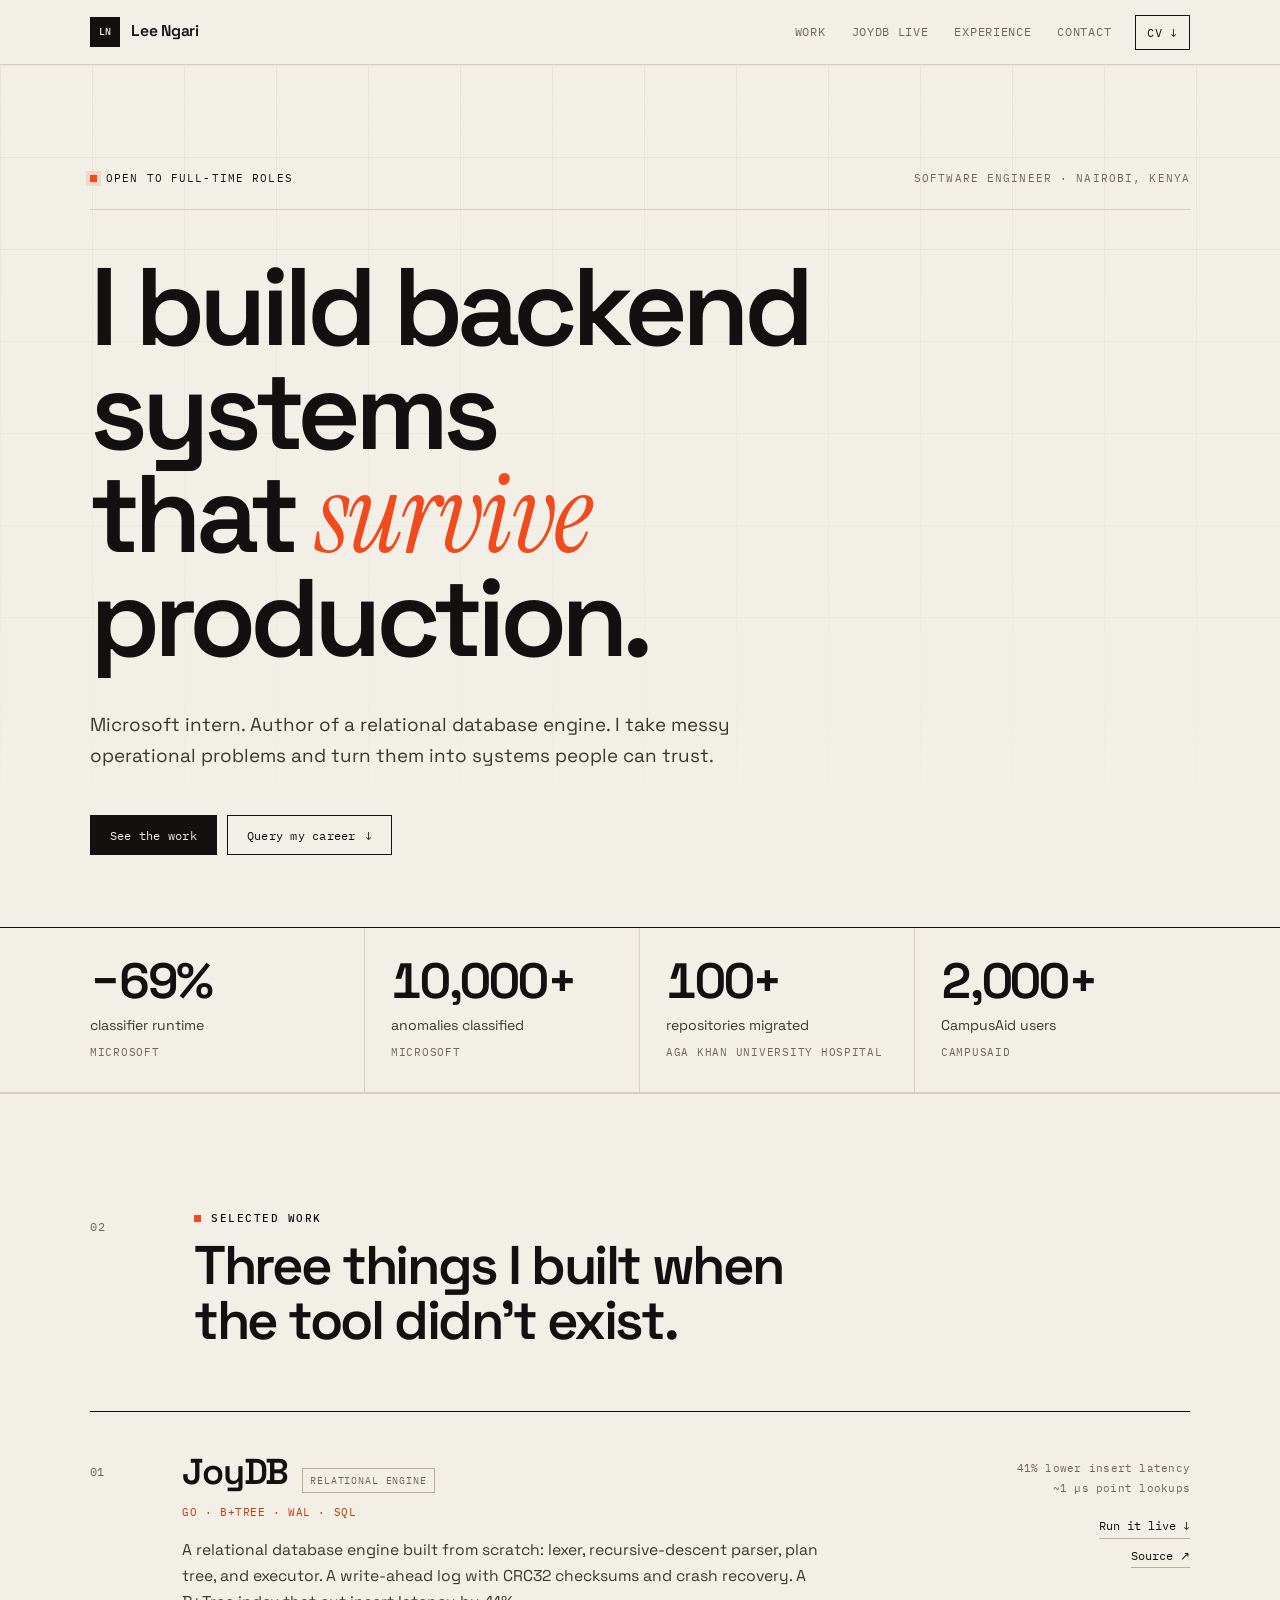
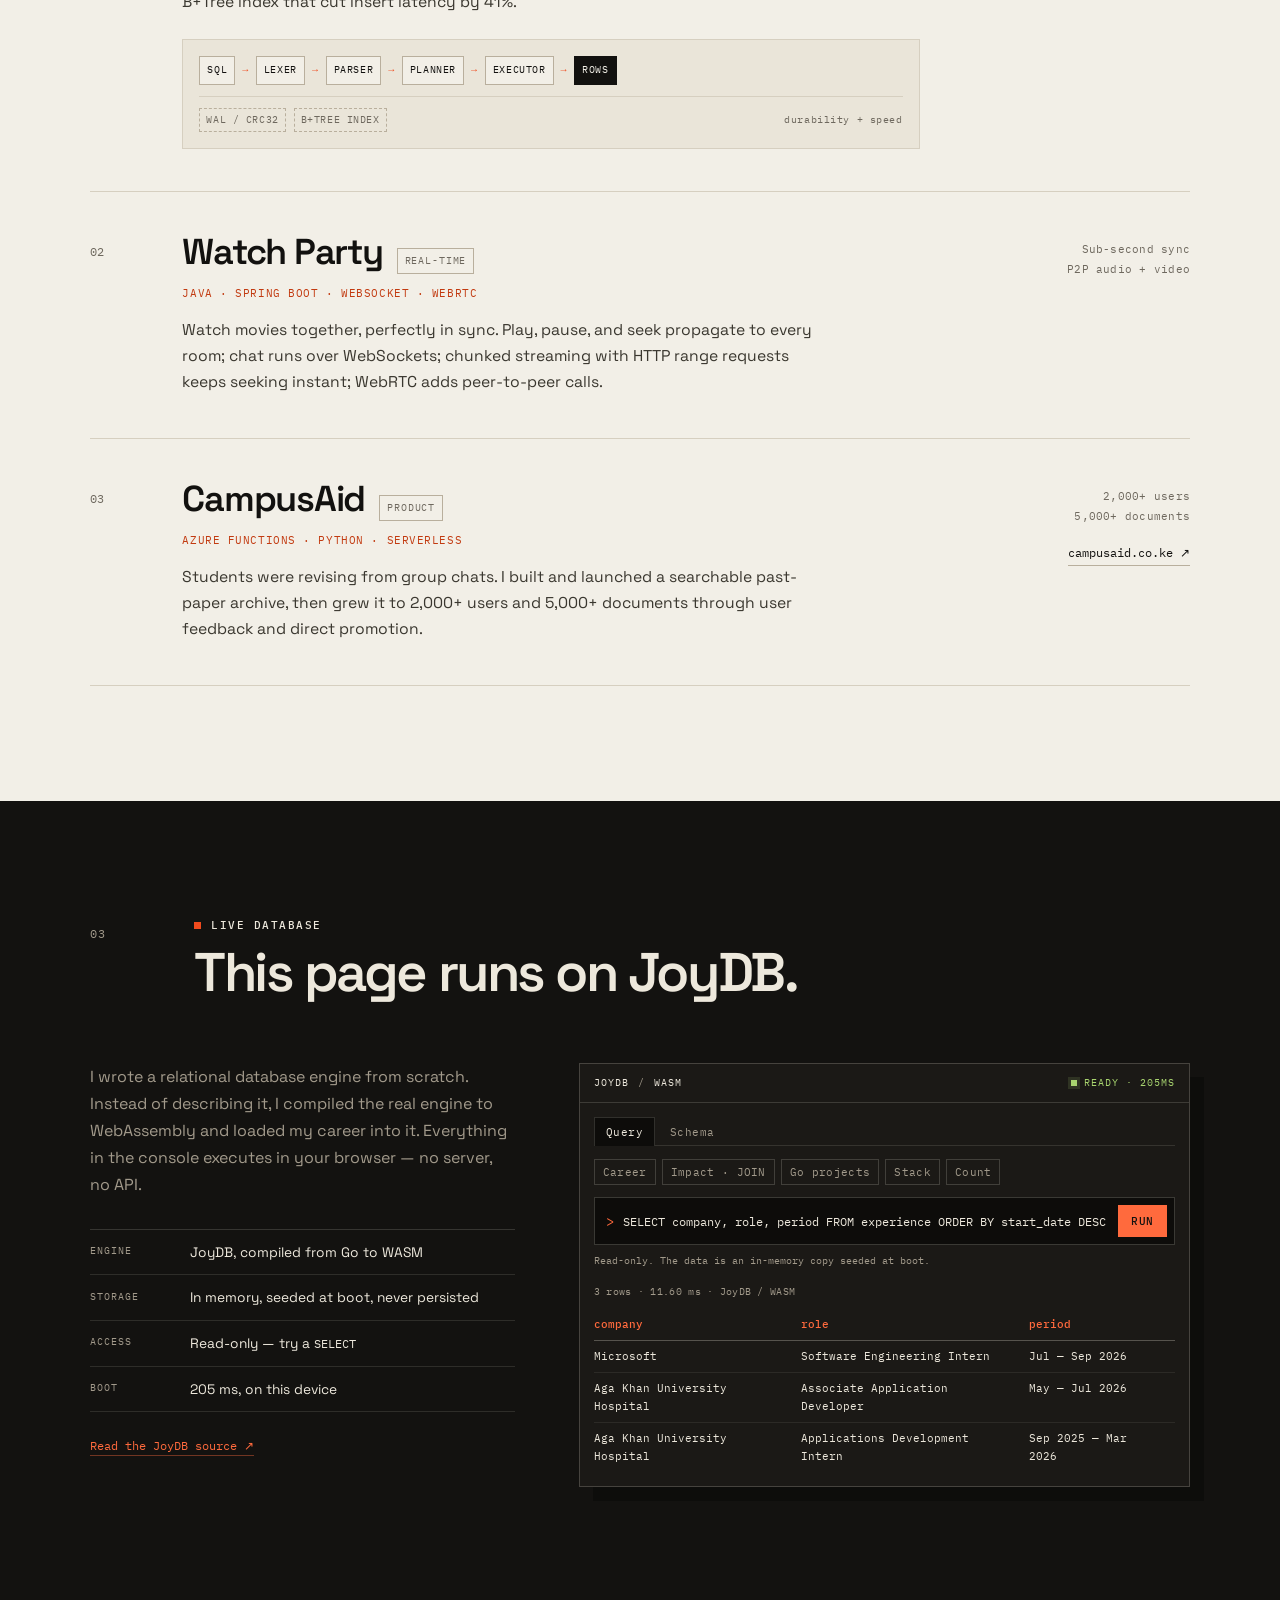
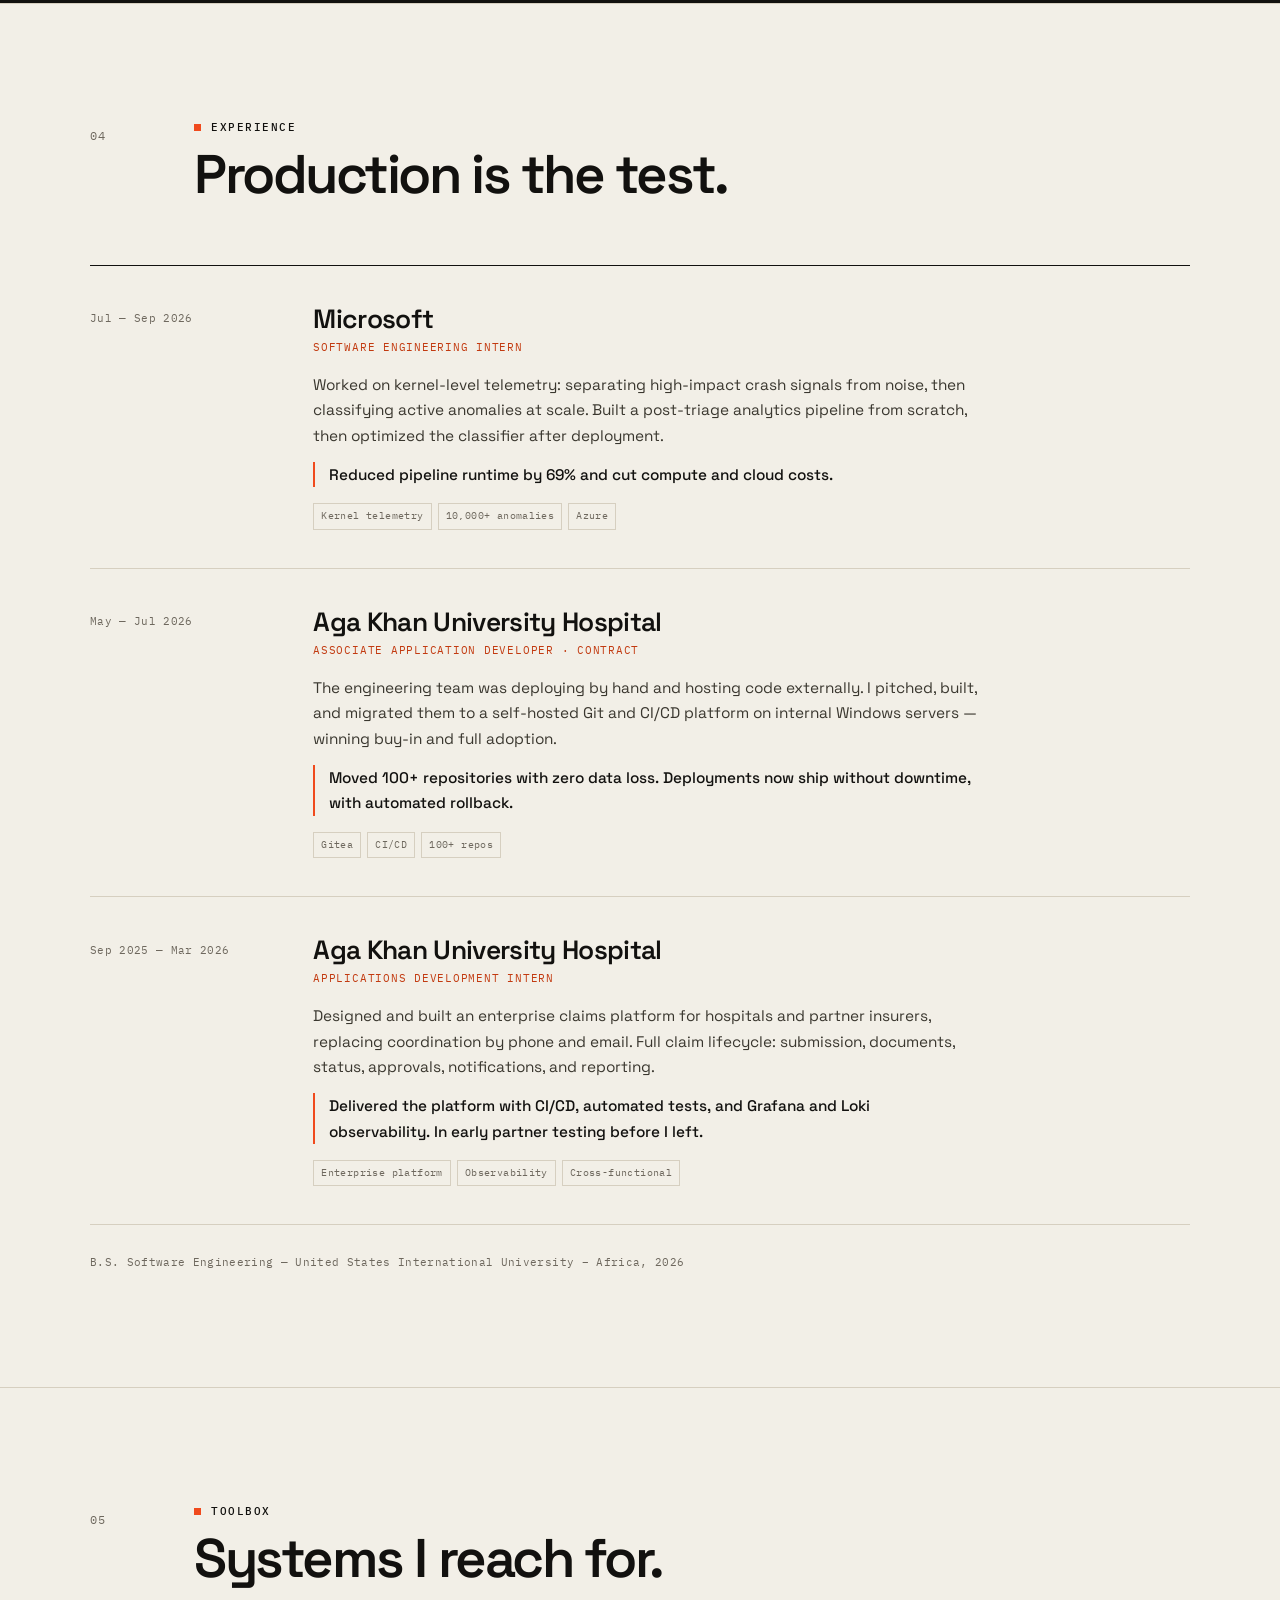
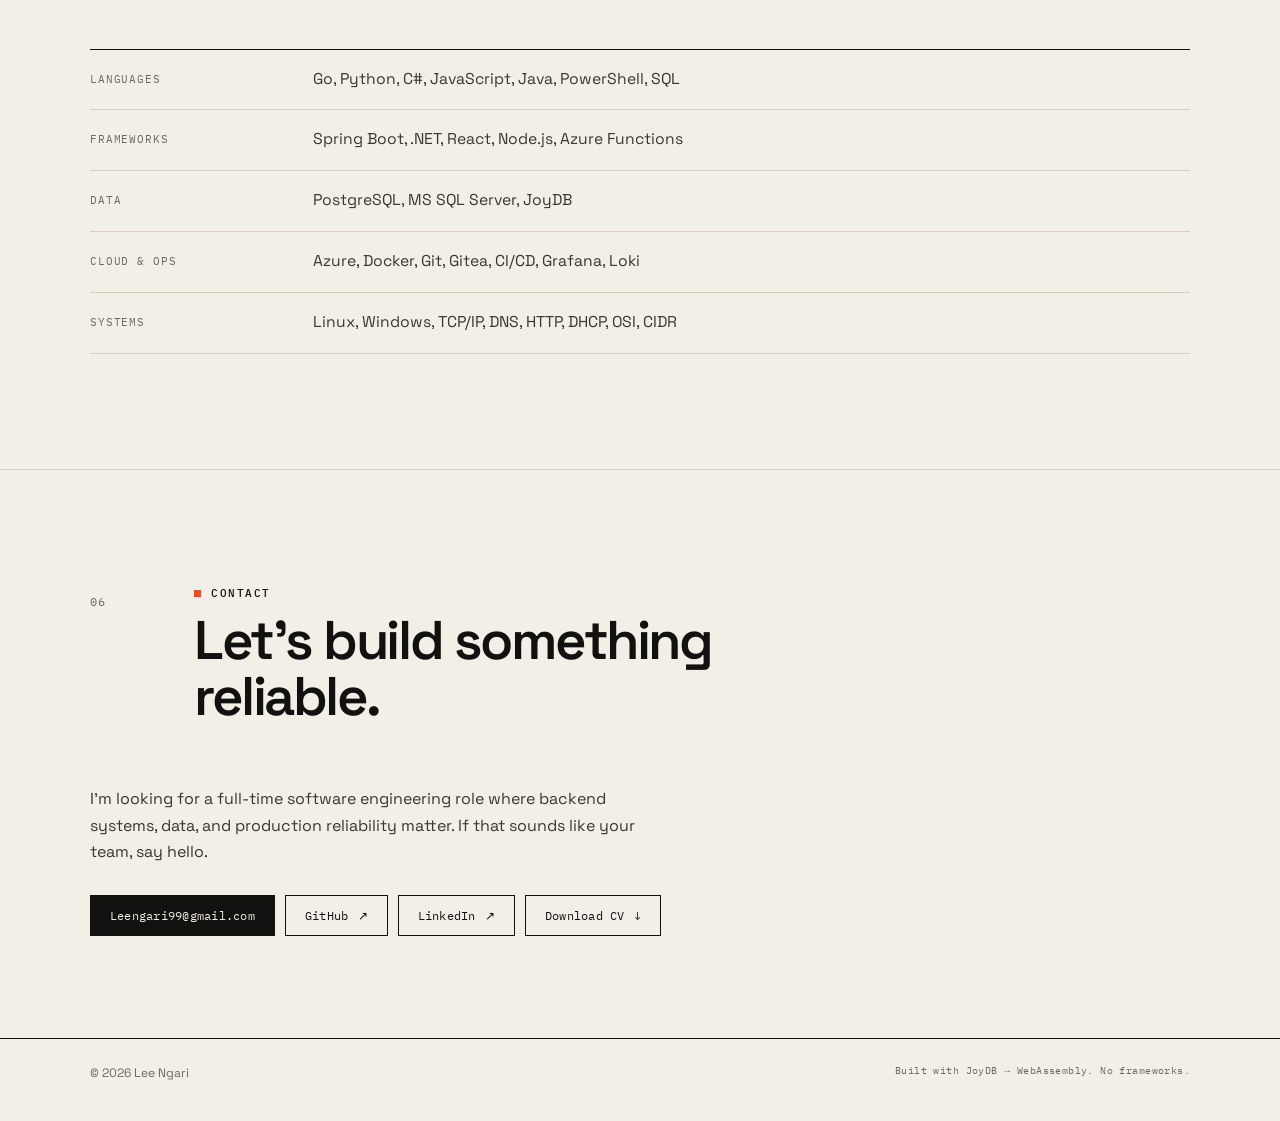
==== index.html @ 783b21c6 "Build portfolio with live JoyDB WebAssembly console - Paper-and-ink one-pager with a live, read-only" ====
<!doctype html>
<html lang="en">
<head>
<meta charset="utf-8">
<meta name="viewport" content="width=device-width, initial-scale=1">
<title>Lee Ngari — Software Engineer</title>
<meta name="description" content="Software engineer working on backend systems, data, and production reliability. Microsoft intern. Author of JoyDB, a relational database engine. Open to full-time roles.">
<meta name="theme-color" content="#F2EFE7">
<link rel="canonical" href="https://leengari.github.io/">
<link rel="icon" href="assets/favicon.svg" type="image/svg+xml">

<meta property="og:type" content="website">
<meta property="og:url" content="https://leengari.github.io/">
<meta property="og:title" content="Lee Ngari — Software Engineer">
<meta property="og:description" content="Backend systems that survive production. Microsoft intern, author of JoyDB, and builder of things people use.">
<meta property="og:image" content="https://leengari.github.io/assets/og.png">
<meta property="og:image:width" content="1200">
<meta property="og:image:height" content="630">
<meta name="twitter:card" content="summary_large_image">
<meta name="twitter:title" content="Lee Ngari — Software Engineer">
<meta name="twitter:description" content="Backend systems that survive production. Microsoft intern, author of JoyDB, and builder of things people use.">
<meta name="twitter:image" content="https://leengari.github.io/assets/og.png">

<link rel="preload" href="assets/fonts/space-grotesk-var.woff2" as="font" type="font/woff2" crossorigin>
<link rel="preload" href="assets/fonts/ibm-plex-mono-400.woff2" as="font" type="font/woff2" crossorigin>
<link rel="stylesheet" href="assets/styles.css">

<script type="application/ld+json">
{
  "@context": "https://schema.org",
  "@type": "Person",
  "name": "Lee Ngari",
  "jobTitle": "Software Engineer",
  "url": "https://leengari.github.io/",
  "email": "mailto:Leengari99@gmail.com",
  "sameAs": [
    "https://github.com/LeeNgari",
    "https://linkedin.com/in/leengari"
  ],
  "alumniOf": {
    "@type": "CollegeOrUniversity",
    "name": "United States International University – Africa"
  }
}
</script>
</head>
<body>

<a class="skip" href="#main">Skip to content</a>

<header class="site-head">
  <div class="shell head-inner">
    <a class="identity" href="#top" aria-label="Lee Ngari, back to top">
      <span class="identity-mark" aria-hidden="true">LN</span>
      <span class="identity-name">Lee Ngari</span>
    </a>
    <nav class="site-nav" aria-label="Primary">
      <a href="#work">Work</a>
      <a href="#joydb">JoyDB live</a>
      <a href="#experience">Experience</a>
      <a href="#contact">Contact</a>
    </nav>
    <a class="cv-link" href="assets/Lee-Ngari-CV.pdf" download>CV <span aria-hidden="true">↓</span></a>
  </div>
</header>

<main id="main">

  <section class="hero" id="top">
    <div class="shell">
      <div class="hero-meta">
        <span class="status"><span class="status-dot" aria-hidden="true"></span>Open to full-time roles</span>
        <span class="mono hero-loc">Software engineer · Nairobi, Kenya</span>
      </div>

      <h1>I build backend systems<br>that <em>survive</em> production.</h1>

      <p class="hero-lead">
        Microsoft intern. Author of a relational database engine. I take messy
        operational problems and turn them into systems people can trust.
      </p>

      <div class="hero-actions">
        <a class="btn btn-solid" href="#work">See the work</a>
        <a class="btn btn-line" href="#joydb">Query my career <span aria-hidden="true">↓</span></a>
      </div>
    </div>
  </section>

  <section class="proof" aria-label="Impact at a glance">
    <div class="shell proof-grid">
      <div class="proof-item">
        <span class="proof-value">−69%</span>
        <span class="proof-label">classifier runtime</span>
        <span class="proof-context mono">Microsoft</span>
      </div>
      <div class="proof-item">
        <span class="proof-value">10,000+</span>
        <span class="proof-label">anomalies classified</span>
        <span class="proof-context mono">Microsoft</span>
      </div>
      <div class="proof-item">
        <span class="proof-value">100+</span>
        <span class="proof-label">repositories migrated</span>
        <span class="proof-context mono">Aga Khan University Hospital</span>
      </div>
      <div class="proof-item">
        <span class="proof-value">2,000+</span>
        <span class="proof-label">CampusAid users</span>
        <span class="proof-context mono">CampusAid</span>
      </div>
    </div>
  </section>

  <section class="section" id="work">
    <div class="shell">
      <div class="section-head">
        <span class="section-index mono" aria-hidden="true">02</span>
        <div>
          <p class="eyebrow">Selected work</p>
          <h2>Three things I built when the tool didn't exist.</h2>
        </div>
      </div>

      <div class="work-list">

        <article class="work-item work-feature">
          <span class="work-index mono" aria-hidden="true">01</span>
          <div class="work-main">
            <div class="work-title-row">
              <h3>JoyDB</h3>
              <span class="work-badge mono">Relational engine</span>
            </div>
            <p class="work-stack mono">Go · B+Tree · WAL · SQL</p>
            <p class="work-desc">
              A relational database engine built from scratch: lexer, recursive-descent
              parser, plan tree, and executor. A write-ahead log with CRC32 checksums and
              crash recovery. A B+Tree index that cut insert latency by 41%.
            </p>

            <div class="pipeline" aria-hidden="true">
              <div class="pipeline-flow">
                <span class="pipe-node">SQL</span>
                <span class="pipe-arrow">→</span>
                <span class="pipe-node">LEXER</span>
                <span class="pipe-arrow">→</span>
                <span class="pipe-node">PARSER</span>
                <span class="pipe-arrow">→</span>
                <span class="pipe-node">PLANNER</span>
                <span class="pipe-arrow">→</span>
                <span class="pipe-node">EXECUTOR</span>
                <span class="pipe-arrow">→</span>
                <span class="pipe-node pipe-node-out">ROWS</span>
              </div>
              <div class="pipeline-aux mono">
                <span class="pipe-aux-node">WAL / CRC32</span>
                <span class="pipe-aux-node">B+TREE INDEX</span>
                <span class="pipe-aux-note">durability + speed</span>
              </div>
            </div>
          </div>
          <div class="work-meta">
            <span class="work-stat mono">41% lower insert latency<br>~1 µs point lookups</span>
            <div class="work-links">
              <a href="#joydb">Run it live <span aria-hidden="true">↓</span></a>
              <a href="https://github.com/LeeNgari/JoyDb" target="_blank" rel="noopener">Source <span aria-hidden="true">↗</span></a>
            </div>
          </div>
        </article>

        <article class="work-item">
          <span class="work-index mono" aria-hidden="true">02</span>
          <div class="work-main">
            <div class="work-title-row">
              <h3>Watch Party</h3>
              <span class="work-badge mono">Real-time</span>
            </div>
            <p class="work-stack mono">Java · Spring Boot · WebSocket · WebRTC</p>
            <p class="work-desc">
              Watch movies together, perfectly in sync. Play, pause, and seek propagate
              to every room; chat runs over WebSockets; chunked streaming with HTTP range
              requests keeps seeking instant; WebRTC adds peer-to-peer calls.
            </p>
          </div>
          <div class="work-meta">
            <span class="work-stat mono">Sub-second sync<br>P2P audio + video</span>
          </div>
        </article>

        <article class="work-item">
          <span class="work-index mono" aria-hidden="true">03</span>
          <div class="work-main">
            <div class="work-title-row">
              <h3>CampusAid</h3>
              <span class="work-badge mono">Product</span>
            </div>
            <p class="work-stack mono">Azure Functions · Python · Serverless</p>
            <p class="work-desc">
              Students were revising from group chats. I built and launched a searchable
              past-paper archive, then grew it to 2,000+ users and 5,000+ documents through
              user feedback and direct promotion.
            </p>
          </div>
          <div class="work-meta">
            <span class="work-stat mono">2,000+ users<br>5,000+ documents</span>
            <div class="work-links">
              <a href="https://campusaid.co.ke" target="_blank" rel="noopener">campusaid.co.ke <span aria-hidden="true">↗</span></a>
            </div>
          </div>
        </article>

      </div>
    </div>
  </section>

  <section class="section section-dark" id="joydb">
    <div class="shell">
      <div class="section-head">
        <span class="section-index mono" aria-hidden="true">03</span>
        <div>
          <p class="eyebrow">Live database</p>
          <h2>This page runs on JoyDB.</h2>
        </div>
      </div>

      <div class="joydb-grid">
        <div class="joydb-copy">
          <p>
            I wrote a relational database engine from scratch. Instead of describing it,
            I compiled the real engine to WebAssembly and loaded my career into it.
            Everything in the console executes in your browser — no server, no API.
          </p>

          <ul class="joydb-facts">
            <li><span class="k">Engine</span><span>JoyDB, compiled from Go to WASM</span></li>
            <li><span class="k">Storage</span><span>In memory, seeded at boot, never persisted</span></li>
            <li><span class="k">Access</span><span>Read-only — try a <code>SELECT</code></span></li>
            <li><span class="k">Boot</span><span id="boot-fact">measuring…</span></li>
          </ul>

          <p class="joydb-note">
            <a href="https://github.com/LeeNgari/JoyDb" target="_blank" rel="noopener">Read the JoyDB source <span aria-hidden="true">↗</span></a>
          </p>
        </div>

        <div class="console" id="console" data-state="idle">
          <div class="console-bar">
            <span class="console-title">JOYDB <span class="console-slash">/</span> WASM</span>
            <span class="console-status" id="console-status">
              <span class="console-dot" aria-hidden="true"></span><span id="console-status-text">BOOTING</span>
            </span>
          </div>

          <div class="console-body">
            <div class="console-tabs" role="tablist" aria-label="Console views">
              <button class="console-tab" id="tab-query" role="tab" aria-selected="true" aria-controls="panel-query" type="button">Query</button>
              <button class="console-tab" id="tab-schema" role="tab" aria-selected="false" aria-controls="panel-schema" type="button">Schema</button>
            </div>

            <div id="panel-query" role="tabpanel" aria-labelledby="tab-query">
              <div class="console-chips" id="console-chips">
                <button class="chip" type="button" data-example="career">Career</button>
                <button class="chip" type="button" data-example="impact">Impact · JOIN</button>
                <button class="chip" type="button" data-example="go">Go projects</button>
                <button class="chip" type="button" data-example="stack">Stack</button>
                <button class="chip" type="button" data-example="count">Count</button>
              </div>

              <form class="console-form" id="console-form" autocomplete="off">
                <label class="visually-hidden" for="console-input">SQL query</label>
                <span class="console-prompt" aria-hidden="true">&gt;</span>
                <input class="console-input" id="console-input" name="query" type="text"
                       spellcheck="false" autocapitalize="off" autocorrect="off"
                       placeholder="SELECT * FROM experience" aria-describedby="console-note">
                <button class="console-run" type="submit">Run</button>
              </form>
              <p class="console-note" id="console-note">Read-only. The data is an in-memory copy seeded at boot.</p>
              <noscript>
                <p class="console-note" style="color: var(--signal-bright)">JavaScript is required for the live console.</p>
              </noscript>

              <div class="console-output" id="console-output" aria-live="polite" aria-atomic="true">
                <p class="console-placeholder">Booting the database…</p>
              </div>
            </div>

            <div id="panel-schema" role="tabpanel" aria-labelledby="tab-schema" hidden>
              <pre class="console-schema"><code>CREATE TABLE experience (
  id          INT PRIMARY KEY,
  company     TEXT NOT NULL,
  role        TEXT NOT NULL,
  period      TEXT NOT NULL,
  start_date  DATE NOT NULL,
  summary     TEXT NOT NULL,
  impact      TEXT NOT NULL
);

CREATE TABLE projects (
  id          INT PRIMARY KEY,
  name        TEXT NOT NULL,
  language    TEXT NOT NULL,
  stack       TEXT NOT NULL,
  year        INT NOT NULL,
  headline    TEXT NOT NULL,
  detail      TEXT NOT NULL,
  stat        TEXT NOT NULL,
  link        TEXT
);

CREATE TABLE metrics (
  id            INT PRIMARY KEY,
  experience_id INT NOT NULL,
  label         TEXT NOT NULL,
  value         TEXT NOT NULL,
  context       TEXT NOT NULL,
  FOREIGN KEY (experience_id) REFERENCES experience(id)
);

CREATE TABLE stack (
  id       INT PRIMARY KEY,
  category TEXT NOT NULL,
  items    TEXT NOT NULL
);</code></pre>
              <p class="console-schema-note mono">4 tables · 16 rows · seeded from data/content.json</p>
            </div>
          </div>
        </div>
      </div>
    </div>
  </section>

  <section class="section" id="experience">
    <div class="shell">
      <div class="section-head">
        <span class="section-index mono" aria-hidden="true">04</span>
        <div>
          <p class="eyebrow">Experience</p>
          <h2>Production is the test.</h2>
        </div>
      </div>

      <div class="xp-list">
        <article class="xp">
          <div class="xp-when mono">Jul — Sep 2026</div>
          <div class="xp-body">
            <h3>Microsoft</h3>
            <p class="xp-role mono">Software Engineering Intern</p>
            <p>
              Worked on kernel-level telemetry: separating high-impact crash signals
              from noise, then classifying active anomalies at scale. Built a post-triage
              analytics pipeline from scratch, then optimized the classifier after deployment.
            </p>
            <p class="xp-impact">Reduced pipeline runtime by 69% and cut compute and cloud costs.</p>
            <ul class="xp-tags mono" aria-label="Highlights">
              <li>Kernel telemetry</li>
              <li>10,000+ anomalies</li>
              <li>Azure</li>
            </ul>
          </div>
        </article>

        <article class="xp">
          <div class="xp-when mono">May — Jul 2026</div>
          <div class="xp-body">
            <h3>Aga Khan University Hospital</h3>
            <p class="xp-role mono">Associate Application Developer · Contract</p>
            <p>
              The engineering team was deploying by hand and hosting code externally.
              I pitched, built, and migrated them to a self-hosted Git and CI/CD platform
              on internal Windows servers — winning buy-in and full adoption.
            </p>
            <p class="xp-impact">Moved 100+ repositories with zero data loss. Deployments now ship without downtime, with automated rollback.</p>
            <ul class="xp-tags mono" aria-label="Highlights">
              <li>Gitea</li>
              <li>CI/CD</li>
              <li>100+ repos</li>
            </ul>
          </div>
        </article>

        <article class="xp">
          <div class="xp-when mono">Sep 2025 — Mar 2026</div>
          <div class="xp-body">
            <h3>Aga Khan University Hospital</h3>
            <p class="xp-role mono">Applications Development Intern</p>
            <p>
              Designed and built an enterprise claims platform for hospitals and partner
              insurers, replacing coordination by phone and email. Full claim lifecycle:
              submission, documents, status, approvals, notifications, and reporting.
            </p>
            <p class="xp-impact">Delivered the platform with CI/CD, automated tests, and Grafana and Loki observability. In early partner testing before I left.</p>
            <ul class="xp-tags mono" aria-label="Highlights">
              <li>Enterprise platform</li>
              <li>Observability</li>
              <li>Cross-functional</li>
            </ul>
          </div>
        </article>
      </div>

      <p class="education mono">
        B.S. Software Engineering — United States International University – Africa, 2026
      </p>
    </div>
  </section>

  <section class="section" id="stack">
    <div class="shell">
      <div class="section-head">
        <span class="section-index mono" aria-hidden="true">05</span>
        <div>
          <p class="eyebrow">Toolbox</p>
          <h2>Systems I reach for.</h2>
        </div>
      </div>

      <div class="stack-list">
        <div class="stack-row">
          <span class="stack-cat mono">Languages</span>
          <span class="stack-items">Go, Python, C#, JavaScript, Java, PowerShell, SQL</span>
        </div>
        <div class="stack-row">
          <span class="stack-cat mono">Frameworks</span>
          <span class="stack-items">Spring Boot, .NET, React, Node.js, Azure Functions</span>
        </div>
        <div class="stack-row">
          <span class="stack-cat mono">Data</span>
          <span class="stack-items">PostgreSQL, MS SQL Server, JoyDB</span>
        </div>
        <div class="stack-row">
          <span class="stack-cat mono">Cloud &amp; Ops</span>
          <span class="stack-items">Azure, Docker, Git, Gitea, CI/CD, Grafana, Loki</span>
        </div>
        <div class="stack-row">
          <span class="stack-cat mono">Systems</span>
          <span class="stack-items">Linux, Windows, TCP/IP, DNS, HTTP, DHCP, OSI, CIDR</span>
        </div>
      </div>
    </div>
  </section>

  <section class="section contact" id="contact">
    <div class="shell">
      <div class="section-head">
        <span class="section-index mono" aria-hidden="true">06</span>
        <div>
          <p class="eyebrow">Contact</p>
          <h2>Let's build something reliable.</h2>
        </div>
      </div>

      <p class="contact-lead">
        I'm looking for a full-time software engineering role where backend systems,
        data, and production reliability matter. If that sounds like your team, say hello.
      </p>

      <div class="contact-actions">
        <a class="btn btn-solid" href="mailto:Leengari99@gmail.com">Leengari99@gmail.com</a>
        <a class="btn btn-line" href="https://github.com/LeeNgari" target="_blank" rel="noopener">GitHub <span aria-hidden="true">↗</span></a>
        <a class="btn btn-line" href="https://linkedin.com/in/leengari" target="_blank" rel="noopener">LinkedIn <span aria-hidden="true">↗</span></a>
        <a class="btn btn-line" href="assets/Lee-Ngari-CV.pdf" download>Download CV <span aria-hidden="true">↓</span></a>
      </div>
    </div>
  </section>

</main>

<footer class="site-foot">
  <div class="shell foot-inner">
    <span>© <span id="year">2026</span> Lee Ngari</span>
    <span class="mono foot-built">Built with JoyDB → WebAssembly. No frameworks.</span>
  </div>
</footer>

<noscript>
  <div class="no-js-banner shell">
    The live JoyDB console needs JavaScript. All other content on this page is fully readable without it.
  </div>
</noscript>

<script src="assets/app.js" defer></script>
</body>
</html>
---- assets/styles.css ----
/* =========================================================
   Lee Ngari — portfolio
   Paper, ink, one signal. No frameworks.
   ========================================================= */

@font-face {
  font-family: "Space Grotesk";
  src: url("fonts/space-grotesk-var.woff2") format("woff2");
  font-weight: 300 700;
  font-style: normal;
  font-display: swap;
}
@font-face {
  font-family: "Instrument Serif";
  src: url("fonts/instrument-serif-regular.woff2") format("woff2");
  font-weight: 400;
  font-style: normal;
  font-display: swap;
}
@font-face {
  font-family: "Instrument Serif";
  src: url("fonts/instrument-serif-italic.woff2") format("woff2");
  font-weight: 400;
  font-style: italic;
  font-display: swap;
}
@font-face {
  font-family: "IBM Plex Mono";
  src: url("fonts/ibm-plex-mono-400.woff2") format("woff2");
  font-weight: 400;
  font-style: normal;
  font-display: swap;
}
@font-face {
  font-family: "IBM Plex Mono";
  src: url("fonts/ibm-plex-mono-500.woff2") format("woff2");
  font-weight: 500;
  font-style: normal;
  font-display: swap;
}
@font-face {
  font-family: "IBM Plex Mono";
  src: url("fonts/ibm-plex-mono-600.woff2") format("woff2");
  font-weight: 600;
  font-style: normal;
  font-display: swap;
}

:root {
  --paper: #f2efe7;
  --paper-2: #eae5d9;
  --ink: #12110f;
  --ink-soft: #3a372f;
  --muted: #6e685e;
  --line: #d6cfc0;
  --line-strong: #b9af9d;
  --signal: #f04a1d;
  --signal-ink: #c23a10;
  --signal-bright: #ff6a3d;
  --term: #131210;
  --term-2: #1b1916;
  --term-3: #0d0c0a;
  --term-text: #ede8dc;
  --term-muted: #a29a8b;
  --ok: #a8d46f;

  --font-display: "Space Grotesk", ui-sans-serif, system-ui, -apple-system, "Segoe UI", sans-serif;
  --font-serif: "Instrument Serif", Georgia, "Times New Roman", serif;
  --font-mono: "IBM Plex Mono", ui-monospace, SFMono-Regular, Consolas, monospace;

  --max: 1180px;
  --gutter: clamp(18px, 4vw, 40px);
  --head-h: 64px;
}

*,
*::before,
*::after {
  box-sizing: border-box;
}

html {
  scroll-behavior: smooth;
  scroll-padding-top: calc(var(--head-h) + 20px);
  -webkit-text-size-adjust: 100%;
}

body {
  margin: 0;
  background: var(--paper);
  color: var(--ink);
  font-family: var(--font-display);
  font-size: 16px;
  line-height: 1.65;
  -webkit-font-smoothing: antialiased;
  text-rendering: optimizeLegibility;
  overflow-x: hidden;
}

::selection {
  background: var(--signal);
  color: var(--ink);
}

img,
svg {
  max-width: 100%;
}

a {
  color: inherit;
}

code {
  font-family: var(--font-mono);
  font-size: 0.9em;
}

.mono {
  font-family: var(--font-mono);
}

.shell {
  width: 100%;
  max-width: var(--max);
  margin-inline: auto;
  padding-inline: var(--gutter);
}

.visually-hidden {
  position: absolute;
  width: 1px;
  height: 1px;
  padding: 0;
  margin: -1px;
  overflow: hidden;
  clip: rect(0 0 0 0);
  white-space: nowrap;
  border: 0;
}

.skip {
  position: fixed;
  top: 8px;
  left: 8px;
  z-index: 200;
  padding: 10px 14px;
  background: var(--ink);
  color: var(--paper);
  font-family: var(--font-mono);
  font-size: 0.78rem;
  text-decoration: none;
  transform: translateY(-160%);
  transition: transform 0.15s ease;
}
.skip:focus {
  transform: translateY(0);
}

a:focus-visible,
button:focus-visible,
input:focus-visible {
  outline: 2px solid var(--signal);
  outline-offset: 3px;
}

/* ---------- Header ---------- */

.site-head {
  position: sticky;
  top: 0;
  z-index: 100;
  background: rgba(242, 239, 231, 0.9);
  border-bottom: 1px solid var(--line);
  backdrop-filter: blur(14px);
  -webkit-backdrop-filter: blur(14px);
}

.head-inner {
  display: flex;
  align-items: center;
  justify-content: space-between;
  gap: 24px;
  min-height: var(--head-h);
}

.identity {
  display: inline-flex;
  align-items: center;
  gap: 11px;
  text-decoration: none;
  font-weight: 600;
  letter-spacing: -0.015em;
}

.identity-mark {
  display: grid;
  place-items: center;
  width: 30px;
  height: 30px;
  background: var(--ink);
  color: var(--paper);
  font-family: var(--font-mono);
  font-size: 10px;
  font-weight: 500;
  letter-spacing: 0.04em;
}

.identity-name {
  font-size: 0.98rem;
}

.site-nav {
  display: flex;
  align-items: center;
  gap: 26px;
  margin-left: auto;
  font-family: var(--font-mono);
  font-size: 0.72rem;
  letter-spacing: 0.06em;
  text-transform: uppercase;
}

.site-nav a {
  color: var(--muted);
  text-decoration: none;
  padding: 6px 0;
  border-bottom: 1px solid transparent;
  transition: color 0.15s ease, border-color 0.15s ease;
}

.site-nav a:hover {
  color: var(--ink);
  border-color: var(--ink);
}

.cv-link {
  font-family: var(--font-mono);
  font-size: 0.72rem;
  letter-spacing: 0.06em;
  text-transform: uppercase;
  text-decoration: none;
  padding: 7px 11px;
  border: 1px solid var(--ink);
  transition: background 0.15s ease, color 0.15s ease;
  white-space: nowrap;
}

.cv-link:hover {
  background: var(--ink);
  color: var(--paper);
}

/* ---------- Hero ---------- */

.hero {
  position: relative;
  padding: clamp(56px, 9vw, 104px) 0 clamp(44px, 6vw, 72px);
  overflow: hidden;
}

.hero::before {
  content: "";
  position: absolute;
  inset: 0;
  background-image:
    linear-gradient(var(--line) 1px, transparent 1px),
    linear-gradient(90deg, var(--line) 1px, transparent 1px);
  background-size: 92px 92px;
  opacity: 0.35;
  -webkit-mask-image: linear-gradient(to bottom, #000 0%, rgba(0, 0, 0, 0.55) 55%, transparent 92%);
  mask-image: linear-gradient(to bottom, #000 0%, rgba(0, 0, 0, 0.55) 55%, transparent 92%);
  pointer-events: none;
}

.hero .shell {
  position: relative;
}

.hero-meta {
  display: flex;
  flex-wrap: wrap;
  align-items: center;
  justify-content: space-between;
  gap: 14px;
  padding-bottom: 22px;
  border-bottom: 1px solid var(--line);
}

.status {
  display: inline-flex;
  align-items: center;
  gap: 9px;
  font-family: var(--font-mono);
  font-size: 0.7rem;
  letter-spacing: 0.1em;
  text-transform: uppercase;
  color: var(--ink);
}

.status-dot {
  width: 7px;
  height: 7px;
  background: var(--signal);
  box-shadow: 0 0 0 4px rgba(240, 74, 29, 0.14);
}

.hero-loc {
  font-size: 0.7rem;
  letter-spacing: 0.1em;
  text-transform: uppercase;
  color: var(--muted);
}

h1 {
  margin: clamp(28px, 4vw, 46px) 0 0;
  max-width: 14ch;
  font-size: clamp(3.2rem, 8.6vw, 7.4rem);
  line-height: 0.94;
  letter-spacing: -0.055em;
  font-weight: 600;
}

h1 em {
  font-family: var(--font-serif);
  font-style: italic;
  font-weight: 400;
  letter-spacing: -0.02em;
  color: var(--signal);
}

.hero-lead {
  margin: clamp(26px, 3.5vw, 40px) 0 0;
  max-width: 54ch;
  font-size: clamp(1.02rem, 1.5vw, 1.18rem);
  line-height: 1.6;
  color: var(--ink-soft);
}

.hero-actions {
  display: flex;
  flex-wrap: wrap;
  gap: 10px;
  margin-top: clamp(30px, 4vw, 44px);
}

/* ---------- Buttons ---------- */

.btn {
  display: inline-flex;
  align-items: center;
  justify-content: center;
  gap: 9px;
  padding: 13px 19px;
  font-family: var(--font-mono);
  font-size: 0.78rem;
  letter-spacing: 0.02em;
  line-height: 1;
  text-decoration: none;
  border: 1px solid var(--ink);
  background: transparent;
  color: var(--ink);
  cursor: pointer;
  transition: background 0.15s ease, color 0.15s ease, border-color 0.15s ease, transform 0.15s ease;
}

.btn:hover {
  transform: translateY(-1px);
}

.btn-solid {
  background: var(--ink);
  color: var(--paper);
}

.btn-solid:hover {
  background: var(--signal);
  border-color: var(--signal);
  color: var(--ink);
}

.btn-line:hover {
  background: var(--ink);
  color: var(--paper);
}

/* ---------- Proof strip ---------- */

.proof {
  border-top: 1px solid var(--ink);
  border-bottom: 1px solid var(--line);
}

.proof-grid {
  display: grid;
  grid-template-columns: repeat(4, 1fr);
}

.proof-item {
  padding: 28px 26px 31px 0;
  border-right: 1px solid var(--line);
}

.proof-item + .proof-item {
  padding-left: 26px;
}

.proof-item:last-child {
  border-right: 0;
}

.proof-value {
  display: block;
  font-size: clamp(1.9rem, 4.2vw, 3.1rem);
  line-height: 1;
  letter-spacing: -0.045em;
  font-weight: 600;
  font-variant-numeric: tabular-nums;
}

.proof-label {
  display: block;
  margin-top: 8px;
  font-size: 0.88rem;
  color: var(--ink-soft);
}

.proof-context {
  display: block;
  margin-top: 7px;
  font-size: 0.66rem;
  letter-spacing: 0.07em;
  text-transform: uppercase;
  color: var(--muted);
}

/* ---------- Sections ---------- */

.section {
  padding: clamp(64px, 9vw, 116px) 0;
  border-top: 1px solid var(--line);
}

.section-head {
  display: grid;
  grid-template-columns: 72px minmax(0, 1fr);
  gap: clamp(12px, 3vw, 32px);
  align-items: start;
  margin-bottom: clamp(36px, 5vw, 62px);
}

.section-index {
  padding-top: 0.45rem;
  font-size: 0.72rem;
  letter-spacing: 0.08em;
  color: var(--muted);
}

.eyebrow {
  position: relative;
  margin: 0 0 10px;
  padding-left: 17px;
  font-family: var(--font-mono);
  font-size: 0.68rem;
  font-weight: 500;
  letter-spacing: 0.14em;
  text-transform: uppercase;
  color: var(--ink);
}

.eyebrow::before {
  content: "";
  position: absolute;
  top: 0.45em;
  left: 0;
  width: 7px;
  height: 7px;
  background: var(--signal);
}

h2 {
  margin: 0;
  max-width: 19ch;
  font-size: clamp(2rem, 4.6vw, 3.4rem);
  line-height: 1.02;
  letter-spacing: -0.045em;
  font-weight: 600;
}

/* ---------- Work ---------- */

.work-list {
  border-top: 1px solid var(--ink);
}

.work-item {
  display: grid;
  grid-template-columns: 54px minmax(0, 1fr) 232px;
  gap: clamp(16px, 3vw, 42px);
  padding: clamp(28px, 4vw, 42px) 0;
  border-bottom: 1px solid var(--line);
}

.work-index {
  padding-top: 0.5rem;
  font-size: 0.74rem;
  color: var(--muted);
}

.work-title-row {
  display: flex;
  align-items: baseline;
  flex-wrap: wrap;
  gap: 14px;
}

.work-main h3 {
  margin: 0;
  font-size: clamp(1.65rem, 3vw, 2.25rem);
  line-height: 1.05;
  letter-spacing: -0.035em;
  font-weight: 600;
}

.work-badge {
  display: inline-block;
  padding: 4px 7px;
  border: 1px solid var(--line-strong);
  font-size: 0.6rem;
  letter-spacing: 0.09em;
  text-transform: uppercase;
  color: var(--muted);
  white-space: nowrap;
}

.work-stack {
  margin: 10px 0 0;
  font-size: 0.7rem;
  letter-spacing: 0.05em;
  text-transform: uppercase;
  color: var(--signal-ink);
}

.work-desc {
  margin: 16px 0 0;
  max-width: 64ch;
  color: var(--ink-soft);
  font-size: 0.98rem;
}

.work-meta {
  padding-top: 0.3rem;
  text-align: right;
}

.work-stat {
  display: block;
  font-size: 0.71rem;
  line-height: 1.75;
  letter-spacing: 0.02em;
  color: var(--muted);
}

.work-links {
  display: flex;
  flex-direction: column;
  align-items: flex-end;
  gap: 7px;
  margin-top: 18px;
}

.work-links a {
  font-family: var(--font-mono);
  font-size: 0.74rem;
  text-decoration: none;
  border-bottom: 1px solid var(--line-strong);
  padding-bottom: 2px;
  transition: border-color 0.15s ease, color 0.15s ease;
}

.work-links a:hover {
  color: var(--signal-ink);
  border-color: var(--signal-ink);
}

.pipeline {
  margin-top: 24px;
  padding: 16px;
  border: 1px solid var(--line);
  background: var(--paper-2);
}

.pipeline-flow {
  display: flex;
  flex-wrap: wrap;
  align-items: center;
  gap: 7px;
  font-family: var(--font-mono);
  font-size: 0.63rem;
  letter-spacing: 0.06em;
}

.pipe-node {
  padding: 5px 7px;
  border: 1px solid var(--line-strong);
  background: var(--paper);
  white-space: nowrap;
}

.pipe-node-out {
  border-color: var(--ink);
  background: var(--ink);
  color: var(--paper);
}

.pipe-arrow {
  color: var(--signal);
}

.pipeline-aux {
  display: flex;
  flex-wrap: wrap;
  align-items: center;
  gap: 8px;
  margin-top: 11px;
  padding-top: 11px;
  border-top: 1px solid var(--line);
  font-size: 0.6rem;
  letter-spacing: 0.06em;
  color: var(--muted);
}

.pipe-aux-node {
  padding: 3px 6px;
  border: 1px dashed var(--line-strong);
}

.pipe-aux-note {
  margin-left: auto;
  white-space: nowrap;
}

/* ---------- JoyDB dark section ---------- */

.section-dark {
  background: var(--term);
  color: var(--term-text);
  border-top: 1px solid var(--ink);
  border-bottom: 1px solid var(--ink);
}

.section-dark .section-index {
  color: var(--term-muted);
}

.section-dark .eyebrow {
  color: var(--term-text);
}

.section-dark h2 {
  color: var(--term-text);
}

.joydb-grid {
  display: grid;
  grid-template-columns: minmax(0, 0.82fr) minmax(0, 1.18fr);
  gap: clamp(34px, 5vw, 68px);
  align-items: start;
}

.joydb-copy p {
  margin: 0;
  max-width: 46ch;
  color: var(--term-muted);
  font-size: 1rem;
  line-height: 1.7;
}

.joydb-copy p + p {
  margin-top: 18px;
}

.joydb-facts {
  list-style: none;
  margin: 30px 0 0;
  padding: 0;
  border-top: 1px solid rgba(237, 232, 220, 0.16);
}

.joydb-facts li {
  display: grid;
  grid-template-columns: 84px minmax(0, 1fr);
  gap: 16px;
  padding: 11px 0;
  border-bottom: 1px solid rgba(237, 232, 220, 0.12);
  font-size: 0.86rem;
  color: var(--term-text);
}

.joydb-facts .k {
  font-family: var(--font-mono);
  font-size: 0.63rem;
  letter-spacing: 0.1em;
  text-transform: uppercase;
  color: var(--term-muted);
  padding-top: 0.25em;
}

.joydb-note {
  margin-top: 24px !important;
  font-family: var(--font-mono);
  font-size: 0.72rem !important;
}

.joydb-note a {
  color: var(--signal-bright);
  text-decoration: none;
  border-bottom: 1px solid rgba(255, 106, 61, 0.4);
  padding-bottom: 2px;
}

.joydb-note a:hover {
  border-color: var(--signal-bright);
}

/* ---------- Console ---------- */

.console {
  background: var(--term-2);
  border: 1px solid rgba(237, 232, 220, 0.2);
  box-shadow: 14px 14px 0 rgba(0, 0, 0, 0.3);
  min-width: 0;
}

.console-bar {
  display: flex;
  align-items: center;
  justify-content: space-between;
  gap: 16px;
  padding: 11px 14px;
  border-bottom: 1px solid rgba(237, 232, 220, 0.16);
  font-family: var(--font-mono);
  font-size: 0.64rem;
  letter-spacing: 0.1em;
  text-transform: uppercase;
}

.console-title {
  color: var(--term-text);
}

.console-slash {
  color: var(--term-muted);
  padding-inline: 2px;
}

.console-status {
  display: inline-flex;
  align-items: center;
  gap: 7px;
  color: var(--term-muted);
  white-space: nowrap;
}

.console-dot {
  width: 6px;
  height: 6px;
  background: var(--term-muted);
  transition: background 0.2s ease, box-shadow 0.2s ease;
}

.console[data-state="ready"] .console-status {
  color: var(--ok);
}
.console[data-state="ready"] .console-dot {
  background: var(--ok);
  box-shadow: 0 0 0 3px rgba(168, 212, 111, 0.14);
}
.console[data-state="booting"] .console-dot {
  background: var(--signal-bright);
  box-shadow: 0 0 0 3px rgba(255, 106, 61, 0.16);
  animation: pulse 1.1s ease-in-out infinite;
}
.console[data-state="error"] .console-status {
  color: var(--signal-bright);
}
.console[data-state="error"] .console-dot {
  background: var(--signal-bright);
}

@keyframes pulse {
  0%, 100% { opacity: 1; }
  50% { opacity: 0.35; }
}

.console-body {
  padding: 14px;
}

.console-tabs {
  display: flex;
  gap: 3px;
  margin-bottom: 13px;
  border-bottom: 1px solid rgba(237, 232, 220, 0.12);
}

.console-tab {
  appearance: none;
  background: none;
  border: 1px solid transparent;
  border-bottom: 0;
  color: var(--term-muted);
  font-family: var(--font-mono);
  font-size: 0.7rem;
  letter-spacing: 0.04em;
  padding: 7px 11px;
  margin-bottom: -1px;
  cursor: pointer;
  transition: color 0.15s ease, background 0.15s ease;
}

.console-tab:hover {
  color: var(--term-text);
}

.console-tab[aria-selected="true"] {
  color: var(--term-text);
  background: var(--term-3);
  border-color: rgba(237, 232, 220, 0.16);
}

.console-chips {
  display: flex;
  flex-wrap: wrap;
  gap: 6px;
  margin-bottom: 12px;
}

.chip {
  appearance: none;
  background: transparent;
  border: 1px solid rgba(237, 232, 220, 0.18);
  color: var(--term-muted);
  font-family: var(--font-mono);
  font-size: 0.66rem;
  letter-spacing: 0.03em;
  padding: 5px 8px;
  cursor: pointer;
  transition: color 0.15s ease, border-color 0.15s ease, background 0.15s ease;
}

.chip:hover {
  color: var(--term-text);
  border-color: var(--signal-bright);
}

.chip[aria-pressed="true"] {
  color: var(--ink);
  background: var(--signal-bright);
  border-color: var(--signal-bright);
}

.console-form {
  display: flex;
  align-items: center;
  gap: 9px;
  padding: 7px 7px 7px 11px;
  background: var(--term-3);
  border: 1px solid rgba(237, 232, 220, 0.2);
}

.console-form:focus-within {
  border-color: var(--signal-bright);
}

.console-prompt {
  color: var(--signal-bright);
  font-family: var(--font-mono);
  font-size: 0.85rem;
  line-height: 1;
}

.console-input {
  flex: 1;
  min-width: 0;
  padding: 6px 0;
  border: 0;
  background: transparent;
  color: var(--term-text);
  font-family: var(--font-mono);
  font-size: 0.78rem;
  line-height: 1.4;
  outline: none;
}

.console-input::placeholder {
  color: #6d665a;
}

.console-input:disabled {
  color: var(--term-muted);
}

.console-run {
  appearance: none;
  flex: 0 0 auto;
  border: 1px solid var(--signal-bright);
  background: var(--signal-bright);
  color: var(--ink);
  font-family: var(--font-mono);
  font-size: 0.68rem;
  font-weight: 500;
  letter-spacing: 0.05em;
  text-transform: uppercase;
  padding: 8px 12px;
  cursor: pointer;
  transition: background 0.15s ease, color 0.15s ease;
}

.console-run:hover {
  background: var(--term-text);
  border-color: var(--term-text);
}

.console-run:disabled {
  opacity: 0.5;
  cursor: wait;
}

.console-note {
  margin: 9px 0 0;
  font-family: var(--font-mono);
  font-size: 0.62rem;
  line-height: 1.5;
  color: var(--term-muted);
}

.console-output {
  margin-top: 15px;
  max-height: 352px;
  overflow: auto;
  overscroll-behavior: contain;
}

.console-placeholder {
  margin: 4px 0;
  font-family: var(--font-mono);
  font-size: 0.72rem;
  color: var(--term-muted);
}

.console-meta {
  margin: 0 0 8px;
  font-family: var(--font-mono);
  font-size: 0.62rem;
  letter-spacing: 0.03em;
  color: var(--term-muted);
}

.console-meta strong {
  color: var(--ok);
  font-weight: 500;
}

.result-wrap {
  overflow-x: auto;
}

.result-table {
  width: 100%;
  border-collapse: collapse;
  font-family: var(--font-mono);
  font-size: 0.7rem;
  line-height: 1.55;
}

.result-table th {
  position: sticky;
  top: 0;
  z-index: 1;
  padding: 7px 14px 7px 0;
  border-bottom: 1px solid rgba(237, 232, 220, 0.28);
  background: var(--term-2);
  color: var(--signal-bright);
  font-weight: 500;
  text-align: left;
  white-space: nowrap;
}

.result-table td {
  padding: 7px 14px 7px 0;
  border-bottom: 1px solid rgba(237, 232, 220, 0.08);
  color: var(--term-text);
  vertical-align: top;
  overflow-wrap: anywhere;
}

.result-table tr:last-child td {
  border-bottom: 0;
}

.result-table .null {
  color: var(--term-muted);
  font-style: italic;
}

.console-error {
  margin: 0;
  padding: 11px 12px;
  border-left: 2px solid var(--signal-bright);
  background: rgba(255, 106, 61, 0.07);
  color: #ffb59f;
  font-family: var(--font-mono);
  font-size: 0.72rem;
  line-height: 1.6;
  overflow-wrap: anywhere;
}

.console-schema {
  margin: 0;
  max-height: 352px;
  overflow: auto;
  padding: 12px;
  background: var(--term-3);
  border: 1px solid rgba(237, 232, 220, 0.12);
  color: var(--term-text);
  font-family: var(--font-mono);
  font-size: 0.67rem;
  line-height: 1.65;
  tab-size: 2;
}

.console-schema-note {
  margin: 10px 0 0;
  font-size: 0.62rem;
  color: var(--term-muted);
}

/* ---------- Experience ---------- */

.xp-list {
  border-top: 1px solid var(--ink);
}

.xp {
  display: grid;
  grid-template-columns: 172px minmax(0, 1fr);
  gap: clamp(20px, 4vw, 52px);
  padding: clamp(28px, 3.5vw, 38px) 0;
  border-bottom: 1px solid var(--line);
}

.xp-when {
  padding-top: 0.35rem;
  font-size: 0.7rem;
  letter-spacing: 0.03em;
  color: var(--muted);
}

.xp-body h3 {
  margin: 0;
  font-size: clamp(1.3rem, 2.2vw, 1.65rem);
  line-height: 1.15;
  letter-spacing: -0.025em;
  font-weight: 600;
}

.xp-role {
  margin: 5px 0 0;
  font-size: 0.68rem;
  letter-spacing: 0.07em;
  text-transform: uppercase;
  color: var(--signal-ink);
}

.xp-body > p:not(.xp-role):not(.xp-impact) {
  margin: 15px 0 0;
  max-width: 68ch;
  color: var(--ink-soft);
  font-size: 0.96rem;
}

.xp-impact {
  margin: 14px 0 0;
  padding-left: 14px;
  border-left: 2px solid var(--signal);
  max-width: 66ch;
  color: var(--ink);
  font-size: 0.96rem;
  font-weight: 500;
}

.xp-tags {
  display: flex;
  flex-wrap: wrap;
  gap: 6px;
  list-style: none;
  margin: 16px 0 0;
  padding: 0;
}

.xp-tags li {
  padding: 4px 7px;
  border: 1px solid var(--line);
  font-size: 0.62rem;
  letter-spacing: 0.04em;
  color: var(--muted);
}

.education {
  margin: 28px 0 0;
  font-size: 0.7rem;
  letter-spacing: 0.03em;
  color: var(--muted);
}

/* ---------- Stack ---------- */

.stack-list {
  border-top: 1px solid var(--ink);
}

.stack-row {
  display: grid;
  grid-template-columns: 172px minmax(0, 1fr);
  gap: clamp(20px, 4vw, 52px);
  padding: 17px 0;
  border-bottom: 1px solid var(--line);
}

.stack-cat {
  font-size: 0.68rem;
  letter-spacing: 0.08em;
  text-transform: uppercase;
  color: var(--muted);
  padding-top: 0.25rem;
}

.stack-items {
  font-size: 0.98rem;
  color: var(--ink-soft);
}

/* ---------- Contact ---------- */

.contact {
  padding-bottom: clamp(64px, 8vw, 104px);
}

.contact h2 {
  max-width: 15ch;
}

.contact-lead {
  margin: 0;
  max-width: 58ch;
  color: var(--ink-soft);
  font-size: 1rem;
}

.contact-actions {
  display: flex;
  flex-wrap: wrap;
  gap: 10px;
  margin-top: 30px;
}

/* ---------- Footer ---------- */

.site-foot {
  border-top: 1px solid var(--ink);
  padding: 24px 0 38px;
}

.foot-inner {
  display: flex;
  flex-wrap: wrap;
  justify-content: space-between;
  gap: 10px 24px;
  font-size: 0.76rem;
  color: var(--muted);
}

.foot-built {
  font-size: 0.64rem;
  letter-spacing: 0.04em;
}

.no-js-banner {
  margin: 24px auto;
  padding: 12px 14px;
  border: 1px solid var(--signal);
  font-family: var(--font-mono);
  font-size: 0.78rem;
}

/* ---------- Not found ---------- */

.notfound-page {
  min-height: 100vh;
  display: flex;
  align-items: center;
}

.notfound {
  padding-top: 48px;
  padding-bottom: 48px;
}

.notfound h1 {
  margin: 18px 0 0;
  max-width: 16ch;
  font-size: clamp(2.4rem, 6vw, 4.4rem);
  line-height: 1.02;
  letter-spacing: -0.045em;
  font-weight: 600;
}

.notfound p:not(.eyebrow) {
  margin: 20px 0 0;
  max-width: 50ch;
  color: var(--ink-soft);
}

.notfound .btn {
  margin-top: 28px;
}

/* ---------- Responsive ---------- */

@media (max-width: 1000px) {
  .work-item {
    grid-template-columns: 44px minmax(0, 1fr) 190px;
  }
  .joydb-grid {
    grid-template-columns: minmax(0, 0.9fr) minmax(0, 1.1fr);
  }
}

@media (max-width: 860px) {
  .site-nav {
    display: none;
  }
  .head-inner {
    justify-content: space-between;
  }
  .hero-meta {
    align-items: flex-start;
    flex-direction: column;
  }
  .proof-grid {
    grid-template-columns: 1fr 1fr;
  }
  .proof-item {
    padding: 24px 22px 26px 0;
  }
  .proof-item + .proof-item {
    padding-left: 22px;
  }
  .proof-item:nth-child(2) {
    border-right: 0;
  }
  .proof-item:nth-child(3),
  .proof-item:nth-child(4) {
    border-top: 1px solid var(--line);
  }
  .proof-item:nth-child(3) {
    padding-left: 0;
  }
  .work-item {
    grid-template-columns: 40px minmax(0, 1fr);
  }
  .work-meta {
    grid-column: 2;
    display: flex;
    flex-wrap: wrap;
    align-items: flex-end;
    justify-content: space-between;
    gap: 14px;
    text-align: left;
    padding-top: 4px;
  }
  .work-links {
    flex-direction: row;
    align-items: center;
    margin-top: 0;
  }
  .joydb-grid {
    grid-template-columns: 1fr;
  }
  .joydb-copy p {
    max-width: 62ch;
  }
  .console {
    box-shadow: 8px 8px 0 rgba(0, 0, 0, 0.3);
  }
}

@media (max-width: 640px) {
  :root {
    --head-h: 58px;
  }
  .identity-name {
    font-size: 0.92rem;
  }
  .section-head {
    grid-template-columns: 1fr;
    gap: 8px;
  }
  .section-index {
    padding-top: 0;
  }
  h1 {
    letter-spacing: -0.045em;
  }
  .proof-grid {
    grid-template-columns: 1fr 1fr;
  }
  .proof-item {
    padding: 20px 14px 22px 0;
  }
  .proof-item + .proof-item {
    padding-left: 14px;
  }
  .proof-value {
    letter-spacing: -0.035em;
  }
  .proof-context {
    font-size: 0.58rem;
  }
  .work-item {
    grid-template-columns: 1fr;
    gap: 12px;
  }
  .work-index {
    padding-top: 0;
  }
  .work-meta {
    grid-column: 1;
  }
  .xp,
  .stack-row {
    grid-template-columns: 1fr;
    gap: 8px;
  }
  .xp-when {
    padding-top: 0;
  }
  .stack-cat {
    padding-top: 0;
  }
  .console-body {
    padding: 11px;
  }
  .console-bar {
    padding: 10px 11px;
  }
  .console-form {
    display: grid;
    grid-template-columns: auto minmax(0, 1fr);
    gap: 6px 9px;
    padding: 9px;
  }
  .console-prompt {
    grid-column: 1;
    grid-row: 1;
    align-self: center;
  }
  .console-form .console-input {
    grid-column: 2;
    grid-row: 1;
  }
  .console-run {
    grid-column: 2;
    grid-row: 2;
    justify-self: start;
  }
  .contact-actions .btn {
    flex: 1 1 auto;
  }
}

@media (prefers-reduced-motion: reduce) {
  html {
    scroll-behavior: auto;
  }
  *,
  *::before,
  *::after {
    animation-duration: 0.001ms !important;
    animation-iteration-count: 1 !important;
    transition-duration: 0.001ms !important;
    scroll-behavior: auto !important;
  }
}

/* ---------- Print ---------- */

@media print {
  .site-head,
  .hero-actions,
  .console,
  .site-foot,
  .no-js-banner {
    display: none !important;
  }
  body {
    background: #fff;
    color: #000;
  }
  .proof {
    border-color: #999;
  }
  .section,
  .section-dark {
    background: #fff;
    color: #000;
    border-color: #999;
  }
  .section-dark h2,
  .section-dark .eyebrow {
    color: #000;
  }
  a {
    text-decoration: none;
  }
}
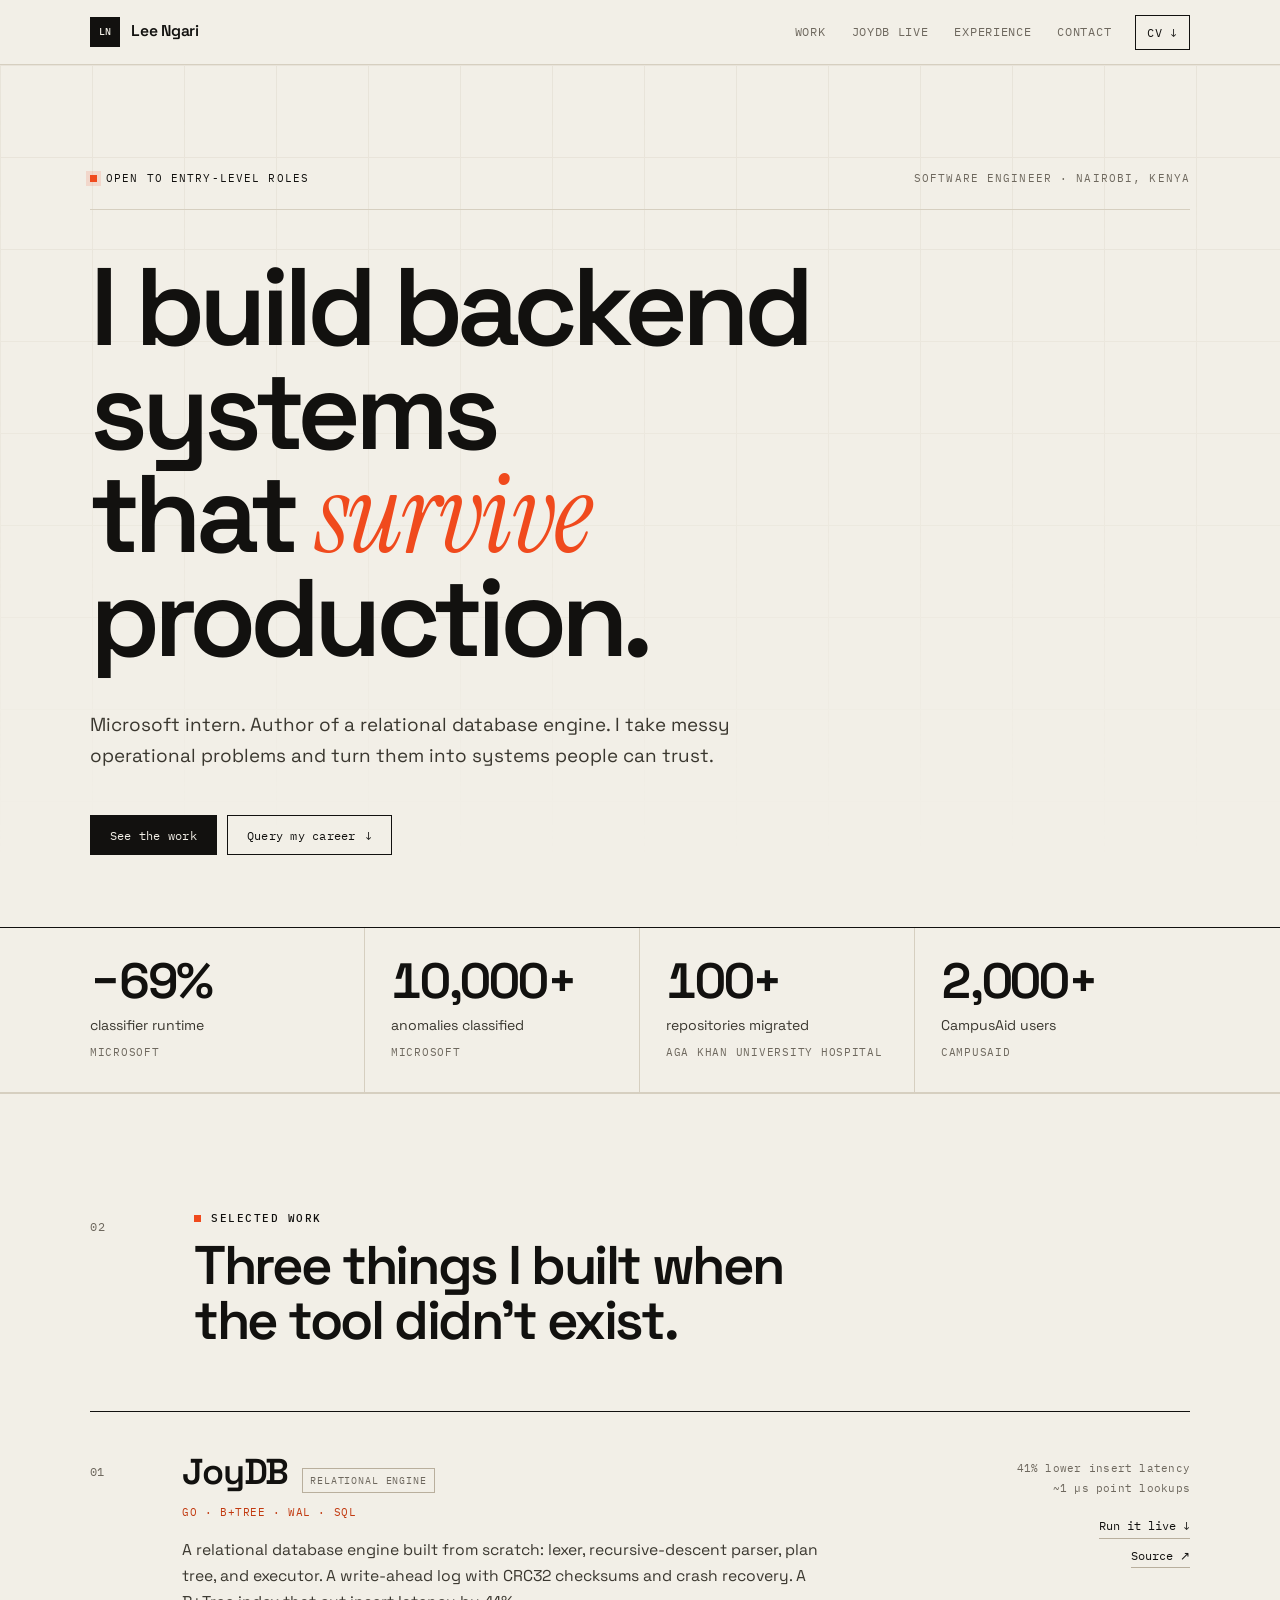
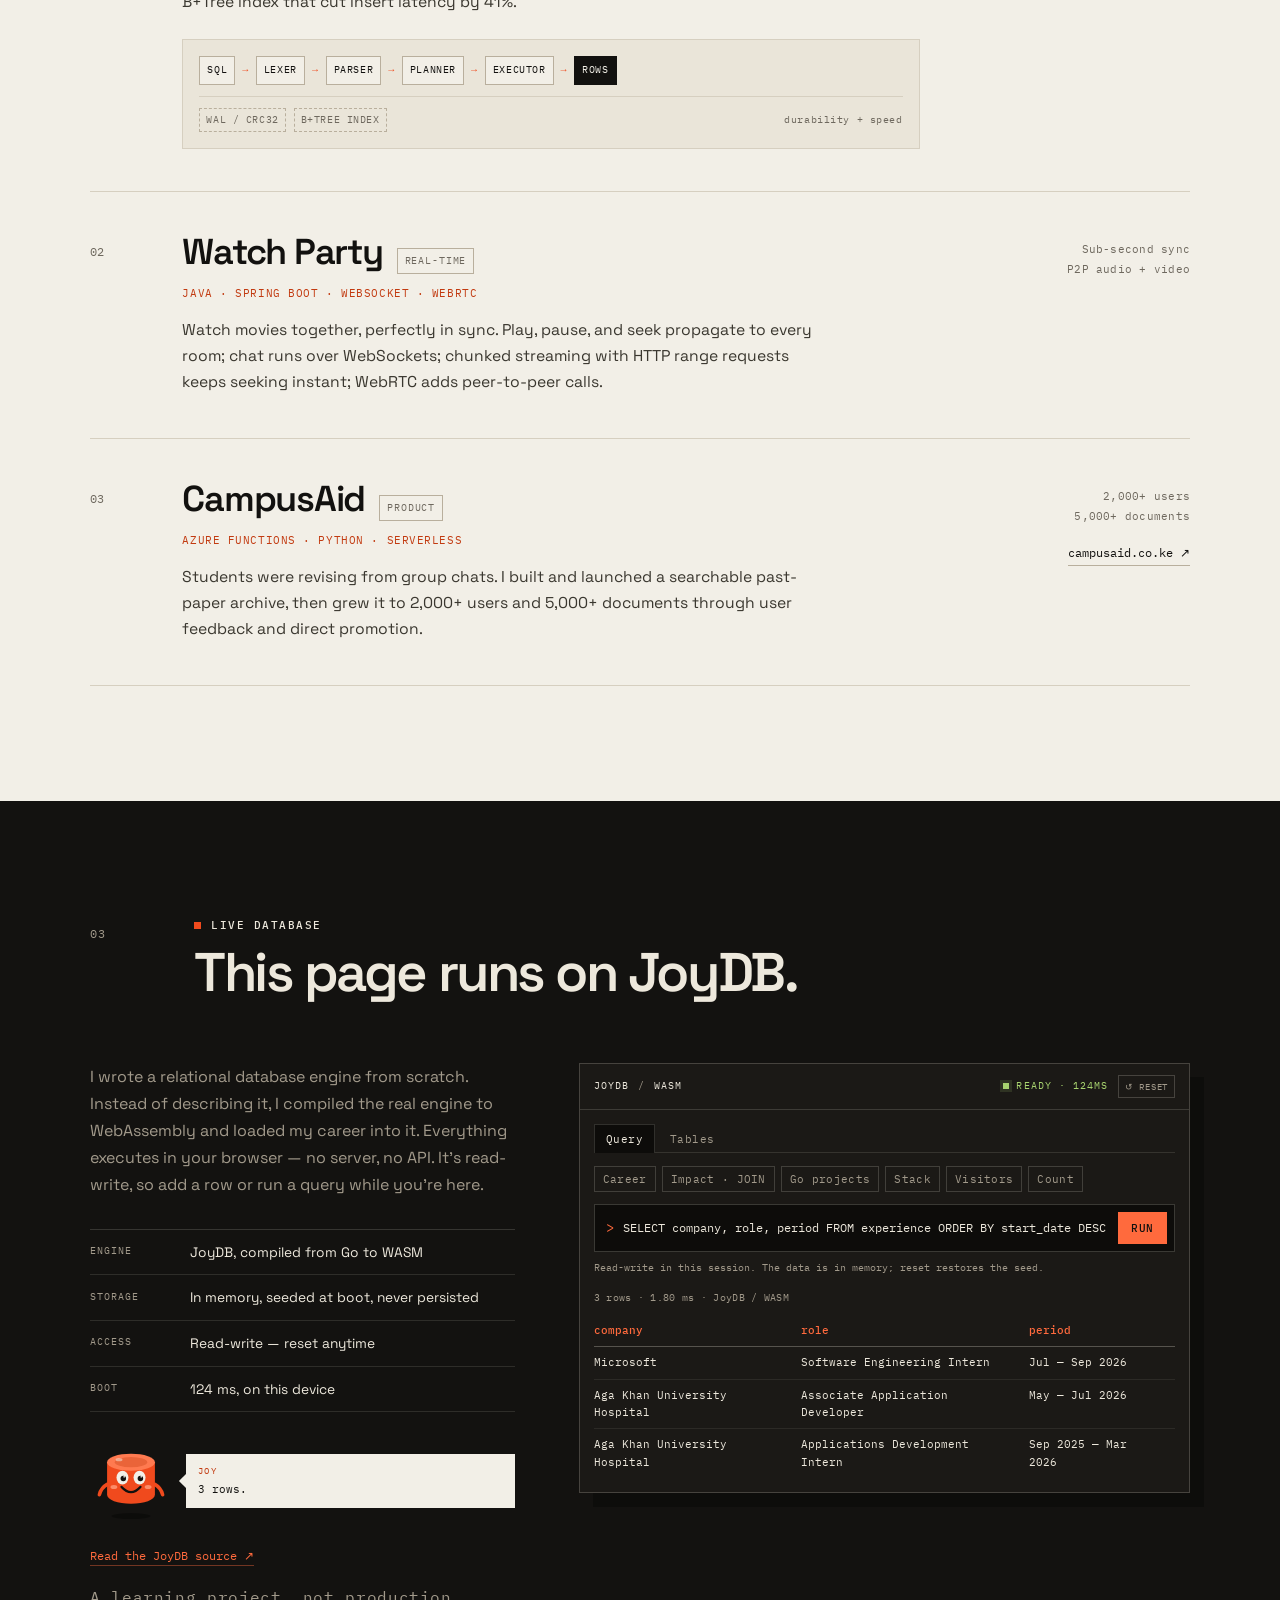
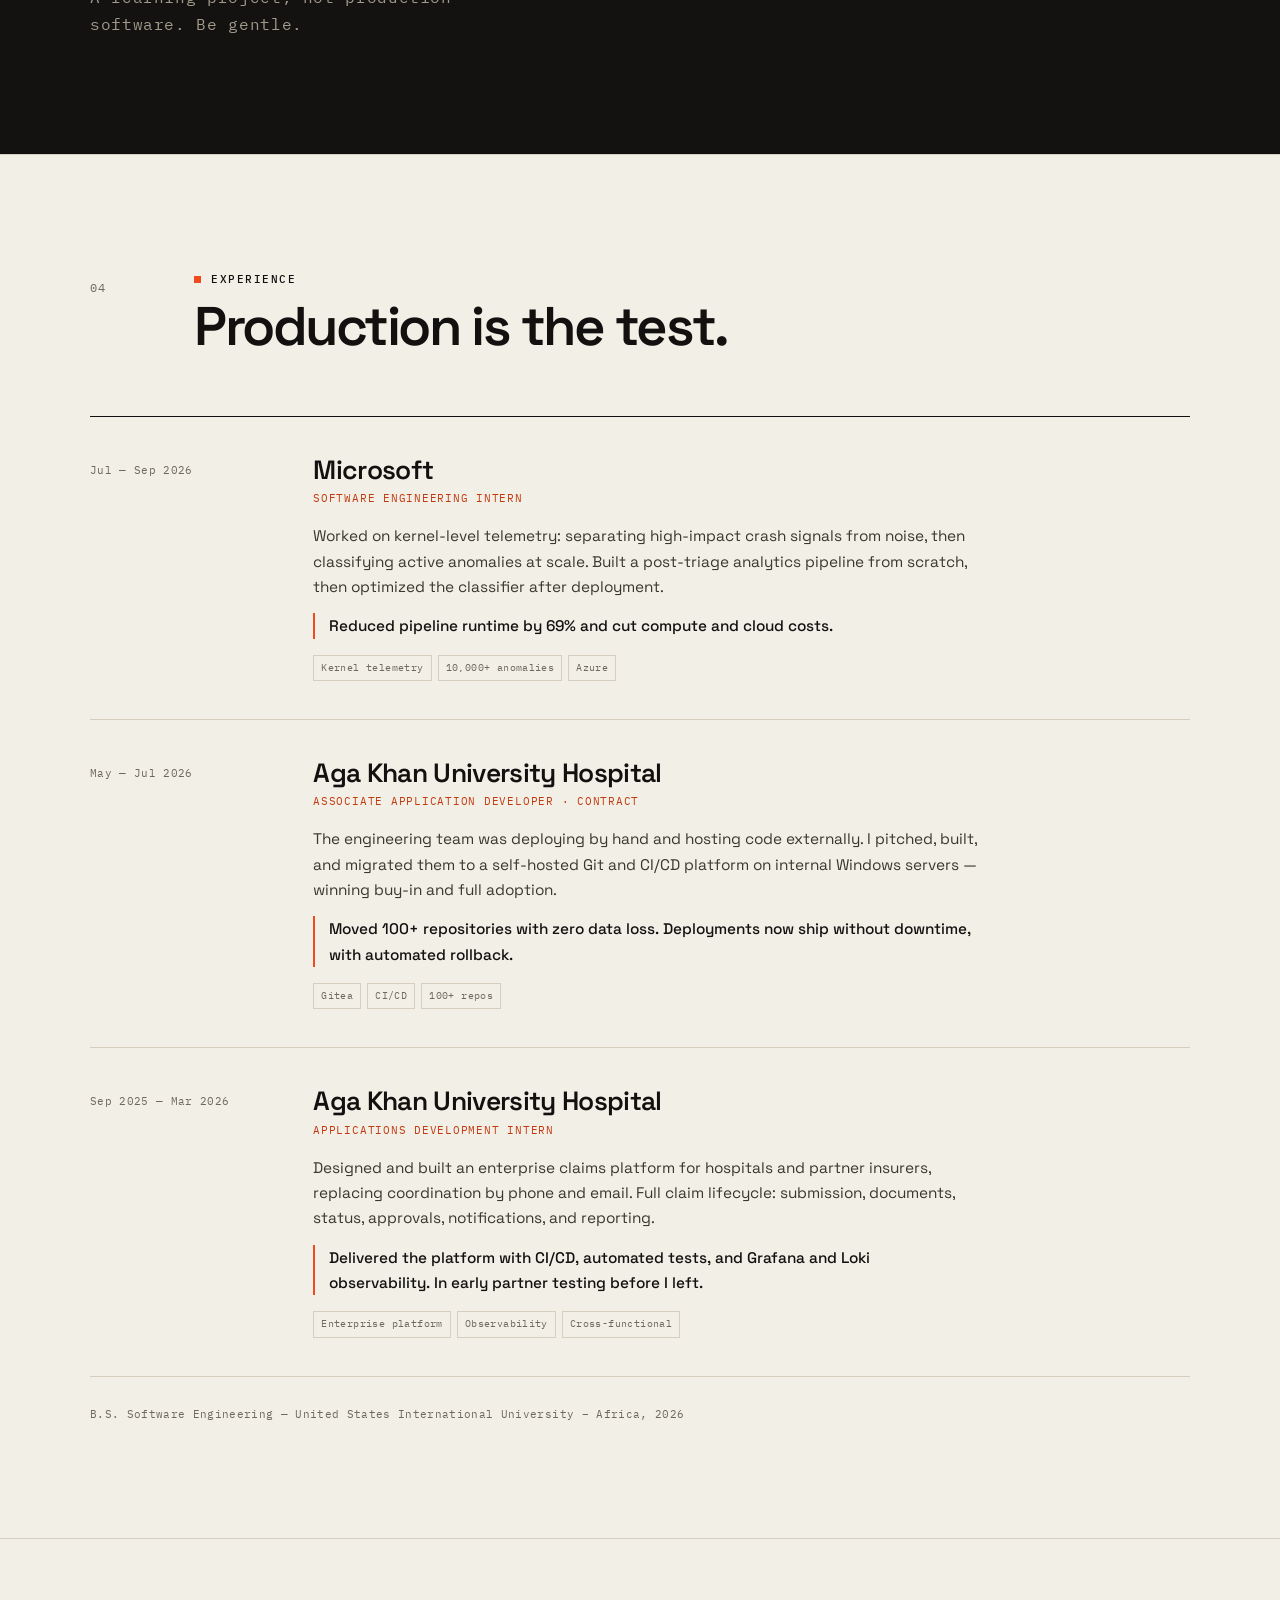
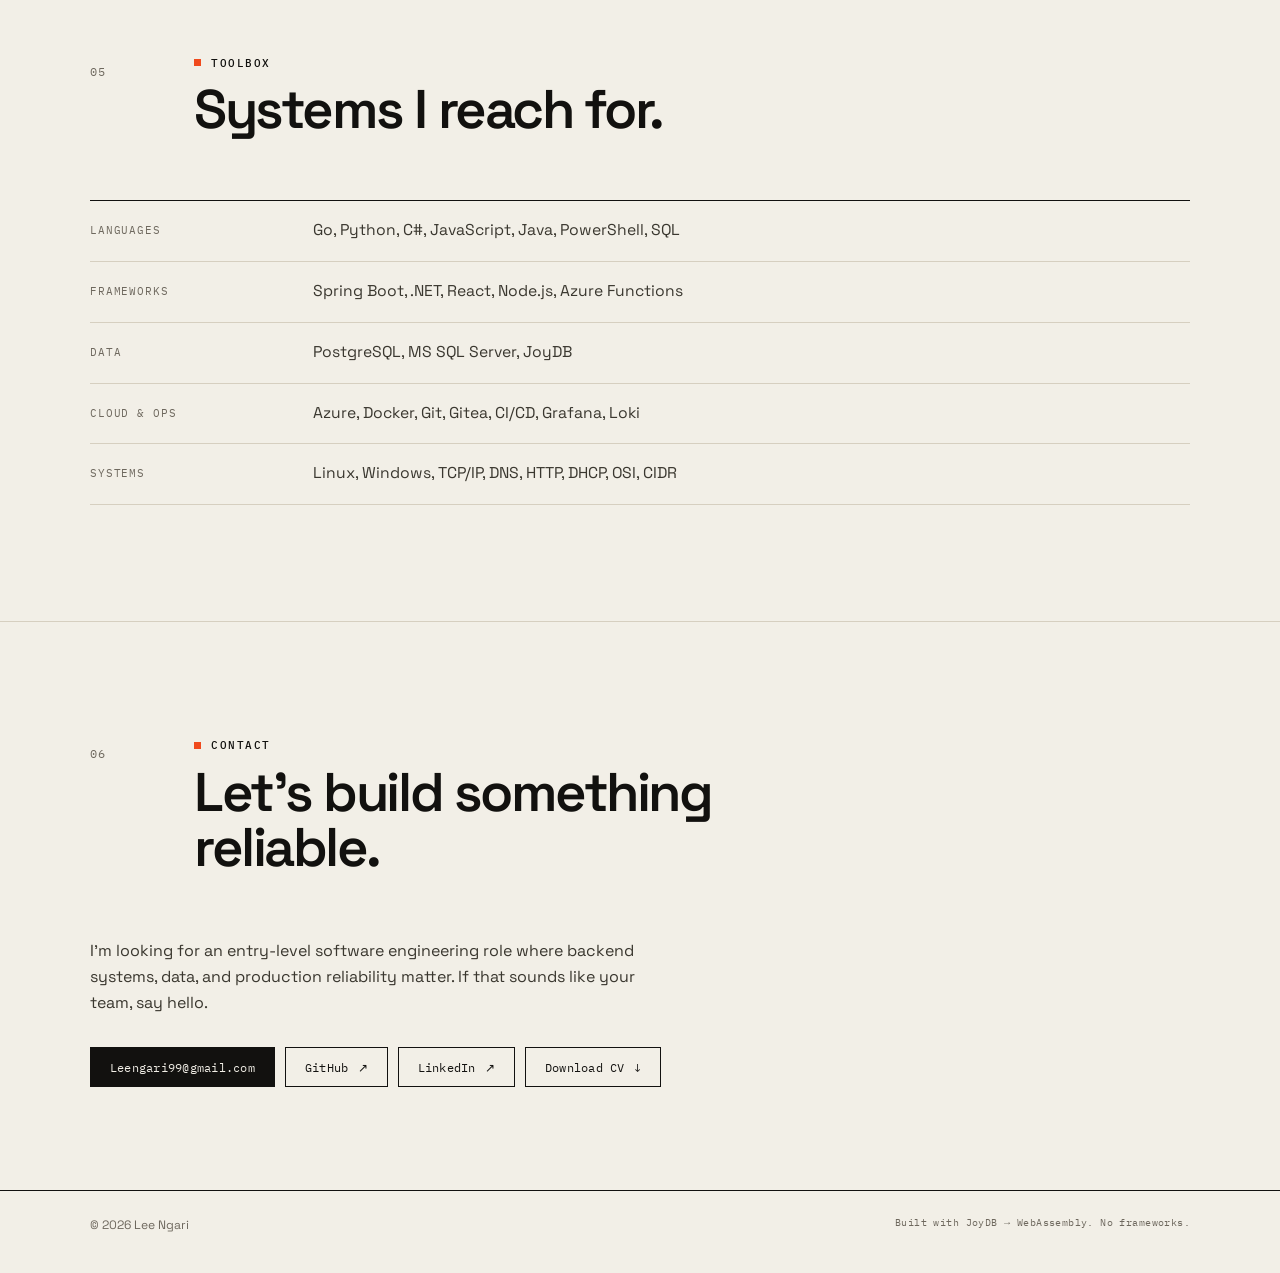
==== commit 43f637cb: "Add read-write JoyDB playground and Joy mascot - Enable INSERT/UPDATE/DELETE in the browser demo, wi" ====
--- a/index.html
+++ b/index.html
@@ -4,7 +4,7 @@
 <meta charset="utf-8">
 <meta name="viewport" content="width=device-width, initial-scale=1">
 <title>Lee Ngari — Software Engineer</title>
-<meta name="description" content="Software engineer working on backend systems, data, and production reliability. Microsoft intern. Author of JoyDB, a relational database engine. Open to full-time roles.">
+<meta name="description" content="Software engineer working on backend systems, data, and production reliability. Microsoft intern. Author of JoyDB, a relational database engine. Open to entry-level roles.">
 <meta name="theme-color" content="#F2EFE7">
 <link rel="canonical" href="https://leengari.github.io/">
 <link rel="icon" href="assets/favicon.svg" type="image/svg+xml">
@@ -12,13 +12,13 @@
 <meta property="og:type" content="website">
 <meta property="og:url" content="https://leengari.github.io/">
 <meta property="og:title" content="Lee Ngari — Software Engineer">
-<meta property="og:description" content="Backend systems that survive production. Microsoft intern, author of JoyDB, and builder of things people use.">
+<meta property="og:description" content="Backend systems that survive production. Microsoft intern, author of JoyDB. Open to entry-level roles.">
 <meta property="og:image" content="https://leengari.github.io/assets/og.png">
 <meta property="og:image:width" content="1200">
 <meta property="og:image:height" content="630">
 <meta name="twitter:card" content="summary_large_image">
 <meta name="twitter:title" content="Lee Ngari — Software Engineer">
-<meta name="twitter:description" content="Backend systems that survive production. Microsoft intern, author of JoyDB, and builder of things people use.">
+<meta name="twitter:description" content="Backend systems that survive production. Microsoft intern, author of JoyDB. Open to entry-level roles.">
 <meta name="twitter:image" content="https://leengari.github.io/assets/og.png">
 
 <link rel="preload" href="assets/fonts/space-grotesk-var.woff2" as="font" type="font/woff2" crossorigin>
@@ -69,7 +69,7 @@
   <section class="hero" id="top">
     <div class="shell">
       <div class="hero-meta">
-        <span class="status"><span class="status-dot" aria-hidden="true"></span>Open to full-time roles</span>
+        <span class="status"><span class="status-dot" aria-hidden="true"></span>Open to entry-level roles</span>
         <span class="mono hero-loc">Software engineer · Nairobi, Kenya</span>
       </div>
 
@@ -228,33 +228,79 @@
           <p>
             I wrote a relational database engine from scratch. Instead of describing it,
             I compiled the real engine to WebAssembly and loaded my career into it.
-            Everything in the console executes in your browser — no server, no API.
+            Everything executes in your browser — no server, no API. It's read-write,
+            so add a row or run a query while you're here.
           </p>
 
           <ul class="joydb-facts">
             <li><span class="k">Engine</span><span>JoyDB, compiled from Go to WASM</span></li>
             <li><span class="k">Storage</span><span>In memory, seeded at boot, never persisted</span></li>
-            <li><span class="k">Access</span><span>Read-only — try a <code>SELECT</code></span></li>
+            <li><span class="k">Access</span><span>Read-write — reset anytime</span></li>
             <li><span class="k">Boot</span><span id="boot-fact">measuring…</span></li>
           </ul>
+
+          <div class="joy-card" id="joy" data-mood="idle">
+            <button class="joy-button" id="joy-button" type="button" aria-label="Joy, the JoyDB mascot. Activate for a tip.">
+              <svg class="joy-svg" viewBox="0 0 96 96" aria-hidden="true" focusable="false">
+                <ellipse cx="48" cy="89" rx="23" ry="3.5" fill="#000000" opacity="0.35"/>
+                <g class="joy-body">
+                  <path d="M20 26v38c0 6 12.5 10.5 28 10.5S76 70 76 64V26" fill="#f04a1d"/>
+                  <ellipse cx="48" cy="26" rx="28" ry="10" fill="#ff7a50"/>
+                  <ellipse cx="48" cy="26" rx="19" ry="6" fill="#c23a10" opacity="0.35"/>
+                  <ellipse cx="34" cy="23" rx="4" ry="1.8" fill="#f2efe7" opacity="0.5"/>
+                  <g class="joy-eyes">
+                    <ellipse cx="38" cy="44" rx="7" ry="8" fill="#f2efe7"/>
+                    <ellipse cx="58" cy="44" rx="7" ry="8" fill="#f2efe7"/>
+                    <circle cx="39" cy="45" r="3.2" fill="#12110f"/>
+                    <circle cx="59" cy="45" r="3.2" fill="#12110f"/>
+                    <circle cx="40" cy="43" r="1" fill="#f2efe7"/>
+                    <circle cx="60" cy="43" r="1" fill="#f2efe7"/>
+                  </g>
+                  <path class="mouth mouth-idle" d="M40 57q8 6 16 0" stroke="#12110f" stroke-width="2.6" fill="none" stroke-linecap="round"/>
+                  <path class="mouth mouth-happy" d="M37 55q11 12 22 0" stroke="#12110f" stroke-width="2.8" fill="none" stroke-linecap="round"/>
+                  <path class="mouth mouth-sad" d="M40 61q8-6 16 0" stroke="#12110f" stroke-width="2.6" fill="none" stroke-linecap="round"/>
+                  <g class="joy-cheeks">
+                    <ellipse cx="28" cy="55" rx="4" ry="2.4" fill="#ff9c7d" opacity="0.8"/>
+                    <ellipse cx="68" cy="55" rx="4" ry="2.4" fill="#ff9c7d" opacity="0.8"/>
+                  </g>
+                  <path d="M20 52q-7 4-9 12" stroke="#f04a1d" stroke-width="4.2" fill="none" stroke-linecap="round"/>
+                  <path d="M76 52q7 4 9 12" stroke="#f04a1d" stroke-width="4.2" fill="none" stroke-linecap="round"/>
+                </g>
+                <g class="joy-dots" fill="#f2efe7">
+                  <circle cx="34" cy="13" r="2.4"/>
+                  <circle cx="48" cy="9" r="2.4"/>
+                  <circle cx="62" cy="13" r="2.4"/>
+                </g>
+              </svg>
+            </button>
+            <div class="joy-bubble">
+              <span class="joy-name mono">JOY</span>
+              <span class="joy-line" id="joy-line">hi. i'm joy. query me.</span>
+            </div>
+          </div>
 
           <p class="joydb-note">
             <a href="https://github.com/LeeNgari/JoyDb" target="_blank" rel="noopener">Read the JoyDB source <span aria-hidden="true">↗</span></a>
           </p>
+          <p class="joydb-disclaimer mono">A learning project, not production software. Be gentle.</p>
         </div>
 
         <div class="console" id="console" data-state="idle">
           <div class="console-bar">
             <span class="console-title">JOYDB <span class="console-slash">/</span> WASM</span>
-            <span class="console-status" id="console-status">
-              <span class="console-dot" aria-hidden="true"></span><span id="console-status-text">BOOTING</span>
-            </span>
+            <div class="console-bar-actions">
+              <span class="console-status" id="console-status">
+                <span class="console-dot" aria-hidden="true"></span><span id="console-status-text">BOOTING</span>
+              </span>
+              <button class="console-reset" id="console-reset" type="button"
+                      title="Restore the seeded data" aria-label="Reset the database to seeded data" disabled>↺ reset</button>
+            </div>
           </div>
 
           <div class="console-body">
             <div class="console-tabs" role="tablist" aria-label="Console views">
               <button class="console-tab" id="tab-query" role="tab" aria-selected="true" aria-controls="panel-query" type="button">Query</button>
-              <button class="console-tab" id="tab-schema" role="tab" aria-selected="false" aria-controls="panel-schema" type="button">Schema</button>
+              <button class="console-tab" id="tab-schema" role="tab" aria-selected="false" aria-controls="panel-schema" type="button">Tables</button>
             </div>
 
             <div id="panel-query" role="tabpanel" aria-labelledby="tab-query">
@@ -263,6 +309,7 @@
                 <button class="chip" type="button" data-example="impact">Impact · JOIN</button>
                 <button class="chip" type="button" data-example="go">Go projects</button>
                 <button class="chip" type="button" data-example="stack">Stack</button>
+                <button class="chip" type="button" data-example="visitors">Visitors</button>
                 <button class="chip" type="button" data-example="count">Count</button>
               </div>
 
@@ -274,7 +321,7 @@
                        placeholder="SELECT * FROM experience" aria-describedby="console-note">
                 <button class="console-run" type="submit">Run</button>
               </form>
-              <p class="console-note" id="console-note">Read-only. The data is an in-memory copy seeded at boot.</p>
+              <p class="console-note" id="console-note">Read-write in this session. The data is in memory; reset restores the seed.</p>
               <noscript>
                 <p class="console-note" style="color: var(--signal-bright)">JavaScript is required for the live console.</p>
               </noscript>
@@ -285,6 +332,32 @@
             </div>
 
             <div id="panel-schema" role="tabpanel" aria-labelledby="tab-schema" hidden>
+              <div class="table-browser" id="table-browser">
+                <p class="console-panel-label mono">Tables</p>
+                <div class="table-grid">
+                  <button class="table-chip" type="button" data-table="experience"><span>experience</span><span class="t-count" data-count="experience">—</span></button>
+                  <button class="table-chip" type="button" data-table="projects"><span>projects</span><span class="t-count" data-count="projects">—</span></button>
+                  <button class="table-chip" type="button" data-table="metrics"><span>metrics</span><span class="t-count" data-count="metrics">—</span></button>
+                  <button class="table-chip" type="button" data-table="stack"><span>stack</span><span class="t-count" data-count="stack">—</span></button>
+                  <button class="table-chip" type="button" data-table="visitors"><span>visitors</span><span class="t-count" data-count="visitors">—</span></button>
+                </div>
+              </div>
+
+              <form class="visitor-form" id="visitor-form" autocomplete="off">
+                <p class="console-panel-label mono">Leave a row</p>
+                <p class="visitor-hint">Add yourself to <code>visitors</code>. It lives in your tab only.</p>
+                <div class="visitor-fields">
+                  <label>Name
+                    <input id="visitor-name" name="name" type="text" maxlength="40" placeholder="your name" required disabled>
+                  </label>
+                  <label>Note
+                    <input id="visitor-note" name="note" type="text" maxlength="80" placeholder="optional" disabled>
+                  </label>
+                  <button class="visitor-submit" type="submit" disabled>Insert row</button>
+                </div>
+                <p class="visitor-status mono" id="visitor-status" role="status"></p>
+              </form>
+
               <pre class="console-schema"><code>CREATE TABLE experience (
   id          INT PRIMARY KEY,
   company     TEXT NOT NULL,
@@ -320,8 +393,15 @@
   id       INT PRIMARY KEY,
   category TEXT NOT NULL,
   items    TEXT NOT NULL
+);
+
+CREATE TABLE visitors (
+  id          INT PRIMARY KEY,
+  name        TEXT NOT NULL,
+  note        TEXT,
+  created_at  TEXT NOT NULL
 );</code></pre>
-              <p class="console-schema-note mono">4 tables · 16 rows · seeded from data/content.json</p>
+              <p class="console-schema-note mono">5 tables · seeded from data/content.json</p>
             </div>
           </div>
         </div>
@@ -450,7 +530,7 @@
       </div>
 
       <p class="contact-lead">
-        I'm looking for a full-time software engineering role where backend systems,
+        I'm looking for an entry-level software engineering role where backend systems,
         data, and production reliability matter. If that sounds like your team, say hello.
       </p>
 
--- a/assets/styles.css
+++ b/assets/styles.css
@@ -1036,6 +1036,326 @@
   color: var(--term-muted);
 }
 
+/* ---------- Joy mascot ---------- */
+
+.joy-card {
+  display: flex;
+  align-items: center;
+  gap: 14px;
+  margin-top: 28px;
+}
+
+.joy-button {
+  flex: 0 0 auto;
+  width: 82px;
+  height: 82px;
+  padding: 0;
+  border: 0;
+  background: transparent;
+  cursor: pointer;
+  -webkit-tap-highlight-color: transparent;
+}
+
+.joy-button:hover .joy-svg {
+  transform: translateY(-2px) rotate(-2deg);
+}
+
+.joy-svg {
+  width: 82px;
+  height: 82px;
+  overflow: visible;
+  transition: transform 0.2s ease;
+}
+
+.joy-body {
+  animation: joy-bob 4.4s ease-in-out infinite;
+  transform-box: fill-box;
+  transform-origin: center;
+}
+
+.joy-eyes {
+  animation: joy-blink 6s ease-in-out infinite;
+  transform-box: fill-box;
+  transform-origin: center;
+}
+
+.mouth-happy,
+.mouth-sad,
+.joy-cheeks,
+.joy-dots {
+  display: none;
+}
+
+.joy-card[data-mood="happy"] .mouth-idle,
+.joy-card[data-mood="sad"] .mouth-idle {
+  display: none;
+}
+
+.joy-card[data-mood="happy"] .mouth-happy,
+.joy-card[data-mood="happy"] .joy-cheeks {
+  display: block;
+}
+
+.joy-card[data-mood="sad"] .mouth-sad {
+  display: block;
+}
+
+.joy-card[data-mood="thinking"] .joy-eyes {
+  animation: none;
+  transform: scaleY(0.38);
+}
+
+.joy-card[data-mood="thinking"] .joy-dots {
+  display: block;
+  animation: joy-dots 1s ease-in-out infinite;
+}
+
+.joy-bubble {
+  position: relative;
+  flex: 1;
+  min-width: 0;
+  padding: 10px 12px;
+  background: var(--paper);
+  color: var(--ink);
+  font-family: var(--font-mono);
+  font-size: 0.7rem;
+  line-height: 1.55;
+}
+
+.joy-bubble::before {
+  content: "";
+  position: absolute;
+  top: 50%;
+  left: -5px;
+  width: 10px;
+  height: 10px;
+  background: var(--paper);
+  transform: translateY(-50%) rotate(45deg);
+}
+
+.joy-name {
+  display: block;
+  margin-bottom: 2px;
+  font-size: 0.58rem;
+  letter-spacing: 0.14em;
+  color: var(--signal-ink);
+}
+
+.joy-line {
+  display: block;
+}
+
+@keyframes joy-bob {
+  0%, 100% { transform: translateY(0); }
+  50% { transform: translateY(-4px); }
+}
+
+@keyframes joy-blink {
+  0%, 91%, 100% { transform: scaleY(1); }
+  94%, 96% { transform: scaleY(0.08); }
+}
+
+@keyframes joy-dots {
+  0%, 100% { opacity: 0.35; }
+  50% { opacity: 1; }
+}
+
+.joydb-disclaimer {
+  margin: 14px 0 0;
+  font-size: 0.6rem;
+  letter-spacing: 0.04em;
+  color: var(--term-muted);
+}
+
+/* ---------- Console controls ---------- */
+
+.console-bar-actions {
+  display: flex;
+  align-items: center;
+  gap: 10px;
+}
+
+.console-reset {
+  appearance: none;
+  padding: 4px 6px;
+  border: 1px solid rgba(237, 232, 220, 0.2);
+  background: transparent;
+  color: var(--term-muted);
+  font-family: var(--font-mono);
+  font-size: 0.58rem;
+  letter-spacing: 0.08em;
+  text-transform: uppercase;
+  cursor: pointer;
+  transition: color 0.15s ease, border-color 0.15s ease;
+}
+
+.console-reset:hover:not(:disabled) {
+  color: var(--term-text);
+  border-color: var(--signal-bright);
+}
+
+.console-reset:disabled {
+  opacity: 0.4;
+  cursor: default;
+}
+
+.write-result {
+  display: flex;
+  align-items: flex-start;
+  gap: 9px;
+  padding: 11px 12px;
+  border-left: 2px solid var(--ok);
+  background: rgba(168, 212, 111, 0.06);
+  color: var(--term-text);
+  font-family: var(--font-mono);
+  font-size: 0.72rem;
+  line-height: 1.6;
+  overflow-wrap: anywhere;
+}
+
+.write-mark {
+  color: var(--ok);
+  font-weight: 600;
+}
+
+.console-panel-label {
+  margin: 0 0 7px;
+  font-family: var(--font-mono);
+  font-size: 0.58rem;
+  font-weight: 500;
+  letter-spacing: 0.12em;
+  text-transform: uppercase;
+  color: var(--term-muted);
+}
+
+.table-browser {
+  margin-bottom: 14px;
+}
+
+.table-grid {
+  display: grid;
+  grid-template-columns: repeat(2, minmax(0, 1fr));
+  gap: 6px;
+}
+
+.table-chip {
+  display: flex;
+  align-items: center;
+  justify-content: space-between;
+  gap: 8px;
+  width: 100%;
+  padding: 7px 9px;
+  border: 1px solid rgba(237, 232, 220, 0.16);
+  background: transparent;
+  color: var(--term-text);
+  font-family: var(--font-mono);
+  font-size: 0.66rem;
+  text-align: left;
+  cursor: pointer;
+  transition: border-color 0.15s ease, background 0.15s ease;
+}
+
+.table-chip:hover {
+  border-color: var(--signal-bright);
+  background: rgba(255, 106, 61, 0.05);
+}
+
+.t-count {
+  color: var(--term-muted);
+  font-size: 0.62rem;
+}
+
+.table-chip:hover .t-count {
+  color: var(--signal-bright);
+}
+
+.visitor-form {
+  margin-bottom: 14px;
+  padding: 11px 12px;
+  border: 1px solid rgba(237, 232, 220, 0.16);
+  background: rgba(255, 255, 255, 0.02);
+}
+
+.visitor-hint {
+  margin: 0 0 9px;
+  font-size: 0.66rem;
+  line-height: 1.5;
+  color: var(--term-muted);
+}
+
+.visitor-fields {
+  display: grid;
+  grid-template-columns: minmax(0, 0.85fr) minmax(0, 1.15fr) auto;
+  gap: 6px;
+  align-items: end;
+}
+
+.visitor-fields label {
+  display: flex;
+  flex-direction: column;
+  gap: 3px;
+  font-family: var(--font-mono);
+  font-size: 0.55rem;
+  letter-spacing: 0.08em;
+  text-transform: uppercase;
+  color: var(--term-muted);
+}
+
+.visitor-fields input {
+  width: 100%;
+  min-width: 0;
+  padding: 6px 7px;
+  border: 1px solid rgba(237, 232, 220, 0.2);
+  background: var(--term-3);
+  color: var(--term-text);
+  font-family: var(--font-mono);
+  font-size: 0.7rem;
+  outline: none;
+}
+
+.visitor-fields input:focus {
+  border-color: var(--signal-bright);
+}
+
+.visitor-fields input:disabled {
+  opacity: 0.5;
+}
+
+.visitor-submit {
+  padding: 7px 9px;
+  border: 1px solid var(--signal-bright);
+  background: var(--signal-bright);
+  color: var(--ink);
+  font-family: var(--font-mono);
+  font-size: 0.6rem;
+  font-weight: 500;
+  letter-spacing: 0.05em;
+  text-transform: uppercase;
+  cursor: pointer;
+  transition: background 0.15s ease, border-color 0.15s ease;
+}
+
+.visitor-submit:hover:not(:disabled) {
+  background: var(--term-text);
+  border-color: var(--term-text);
+}
+
+.visitor-submit:disabled {
+  opacity: 0.45;
+  cursor: default;
+}
+
+.visitor-status {
+  min-height: 1em;
+  margin: 7px 0 0;
+  font-size: 0.62rem;
+  color: var(--ok);
+}
+
+.visitor-status.is-error {
+  color: #ffb59f;
+}
+
 /* ---------- Experience ---------- */
 
 .xp-list {
@@ -1378,6 +1698,25 @@
   .contact-actions .btn {
     flex: 1 1 auto;
   }
+  .table-grid,
+  .visitor-fields {
+    grid-template-columns: 1fr;
+  }
+  .joy-card {
+    gap: 11px;
+    align-items: flex-start;
+  }
+  .joy-button,
+  .joy-svg {
+    width: 70px;
+    height: 70px;
+  }
+  .joy-bubble {
+    font-size: 0.66rem;
+  }
+  .console-bar-actions {
+    gap: 7px;
+  }
 }
 
 @media (prefers-reduced-motion: reduce) {
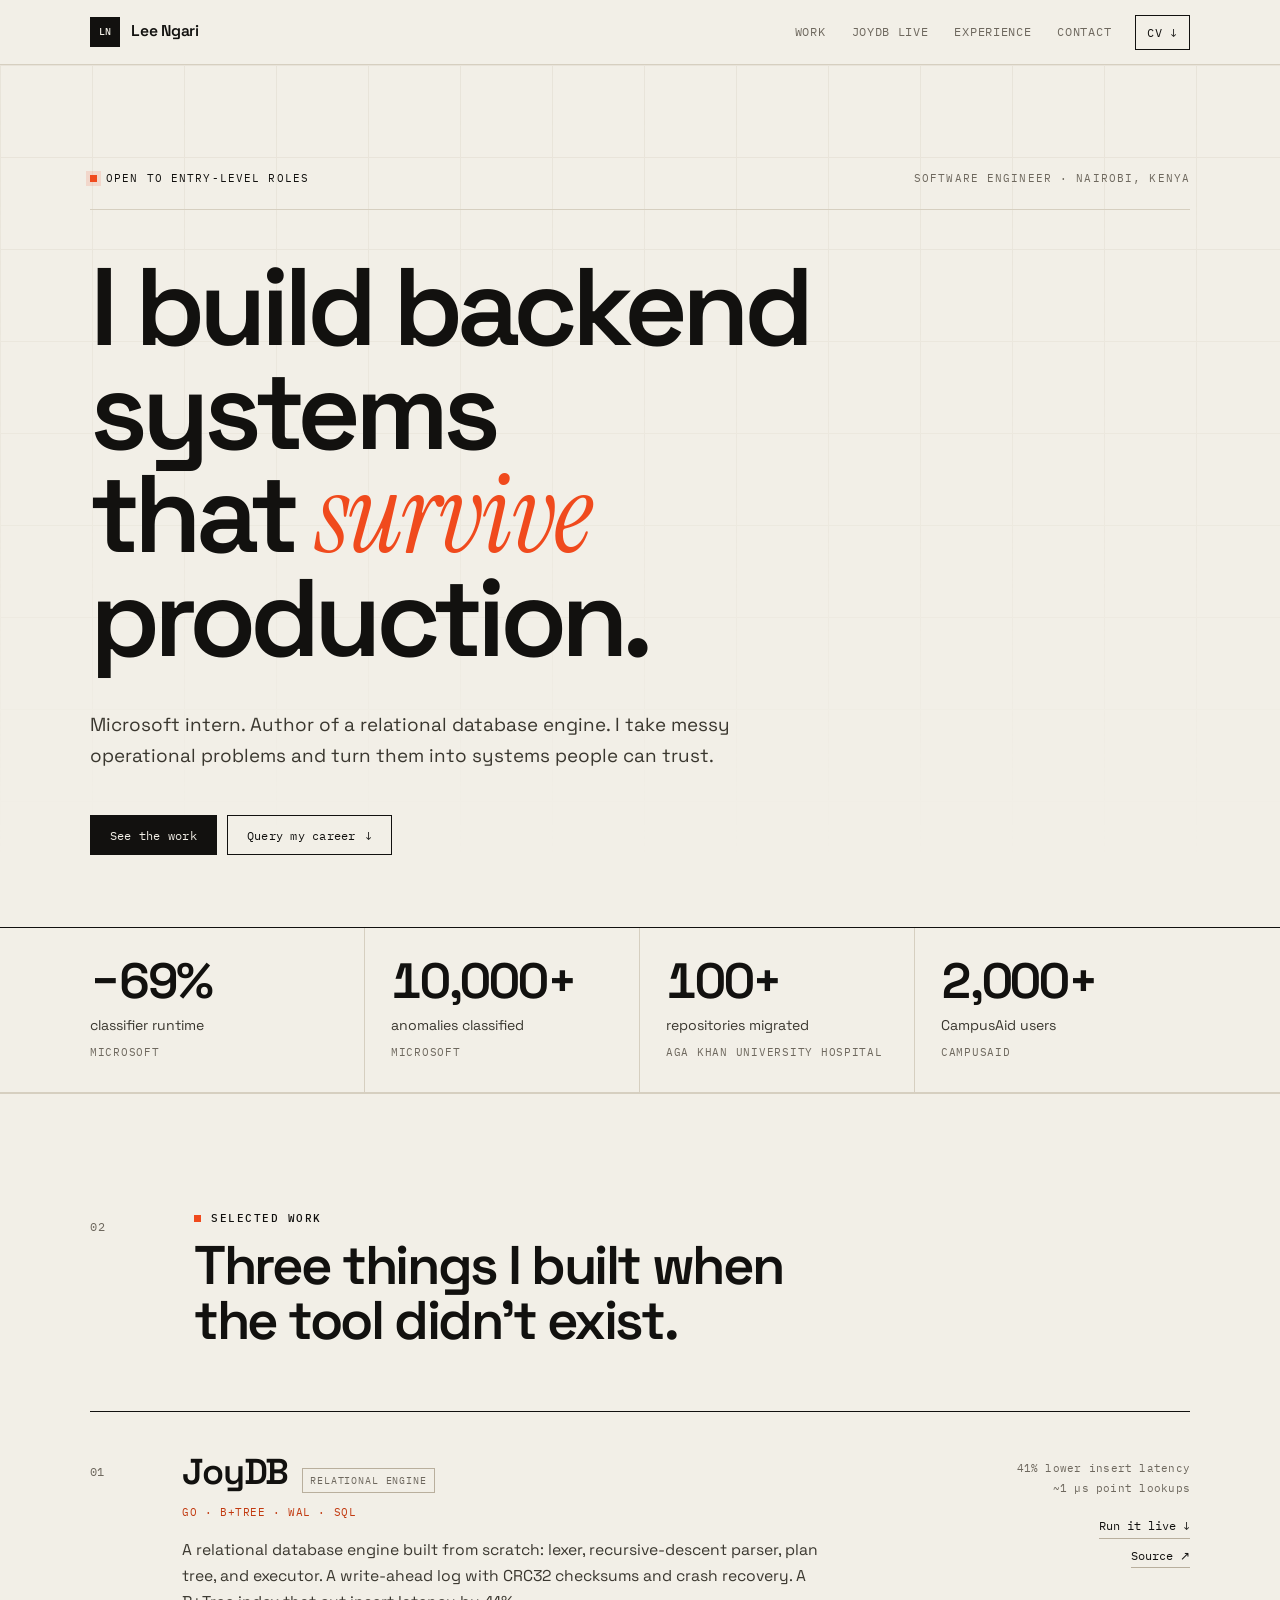
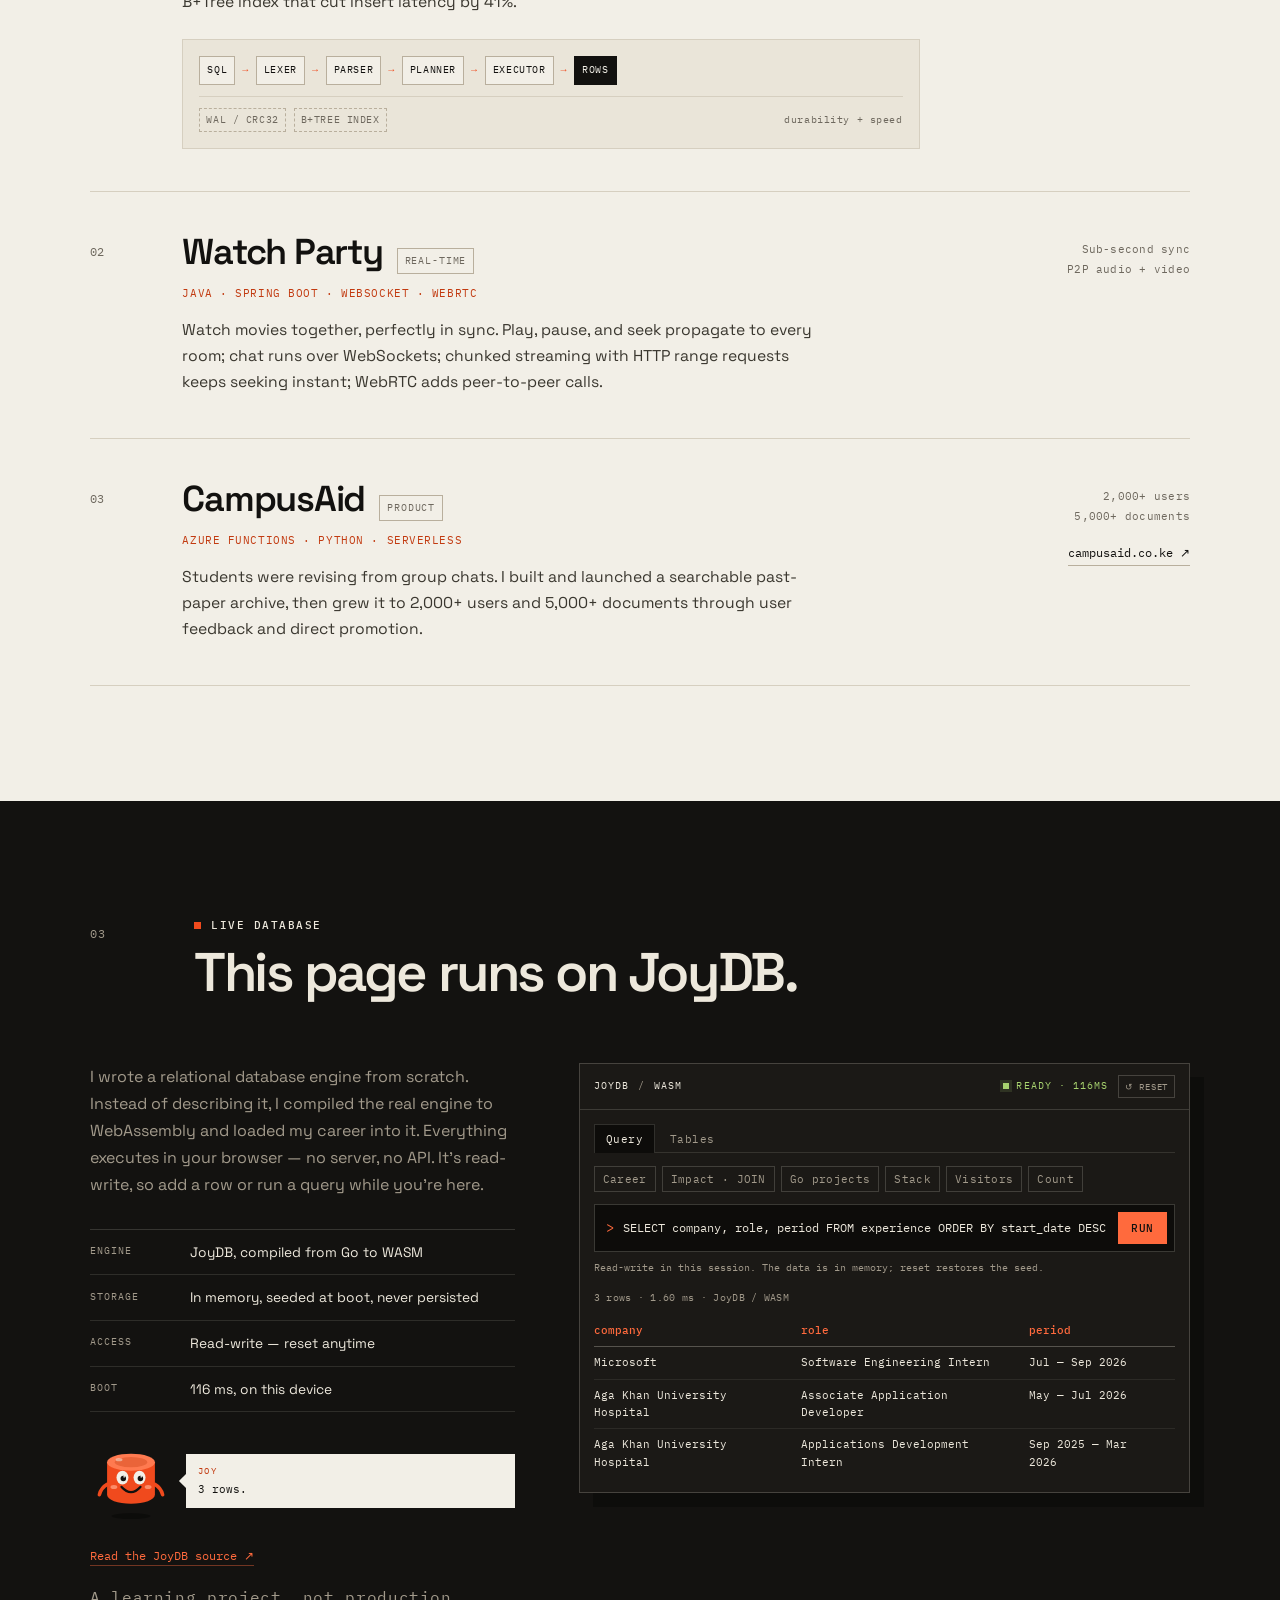
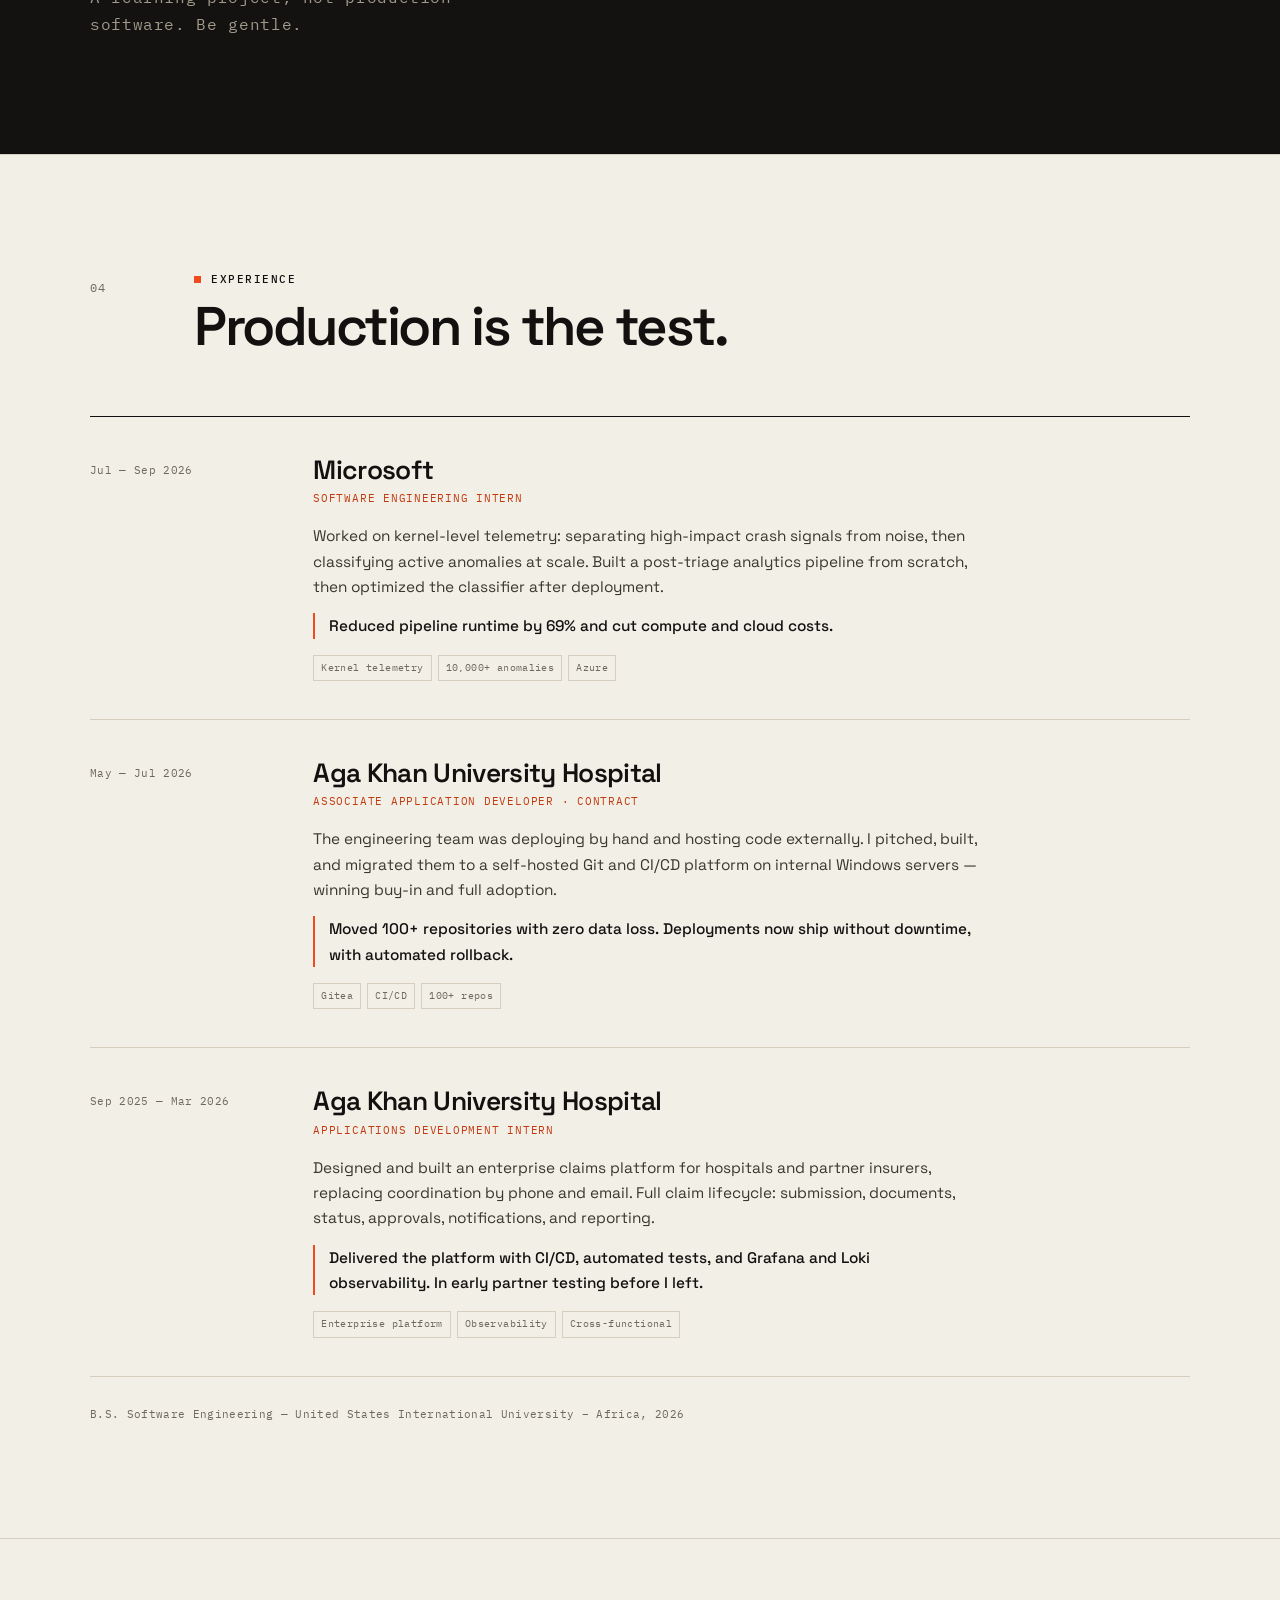
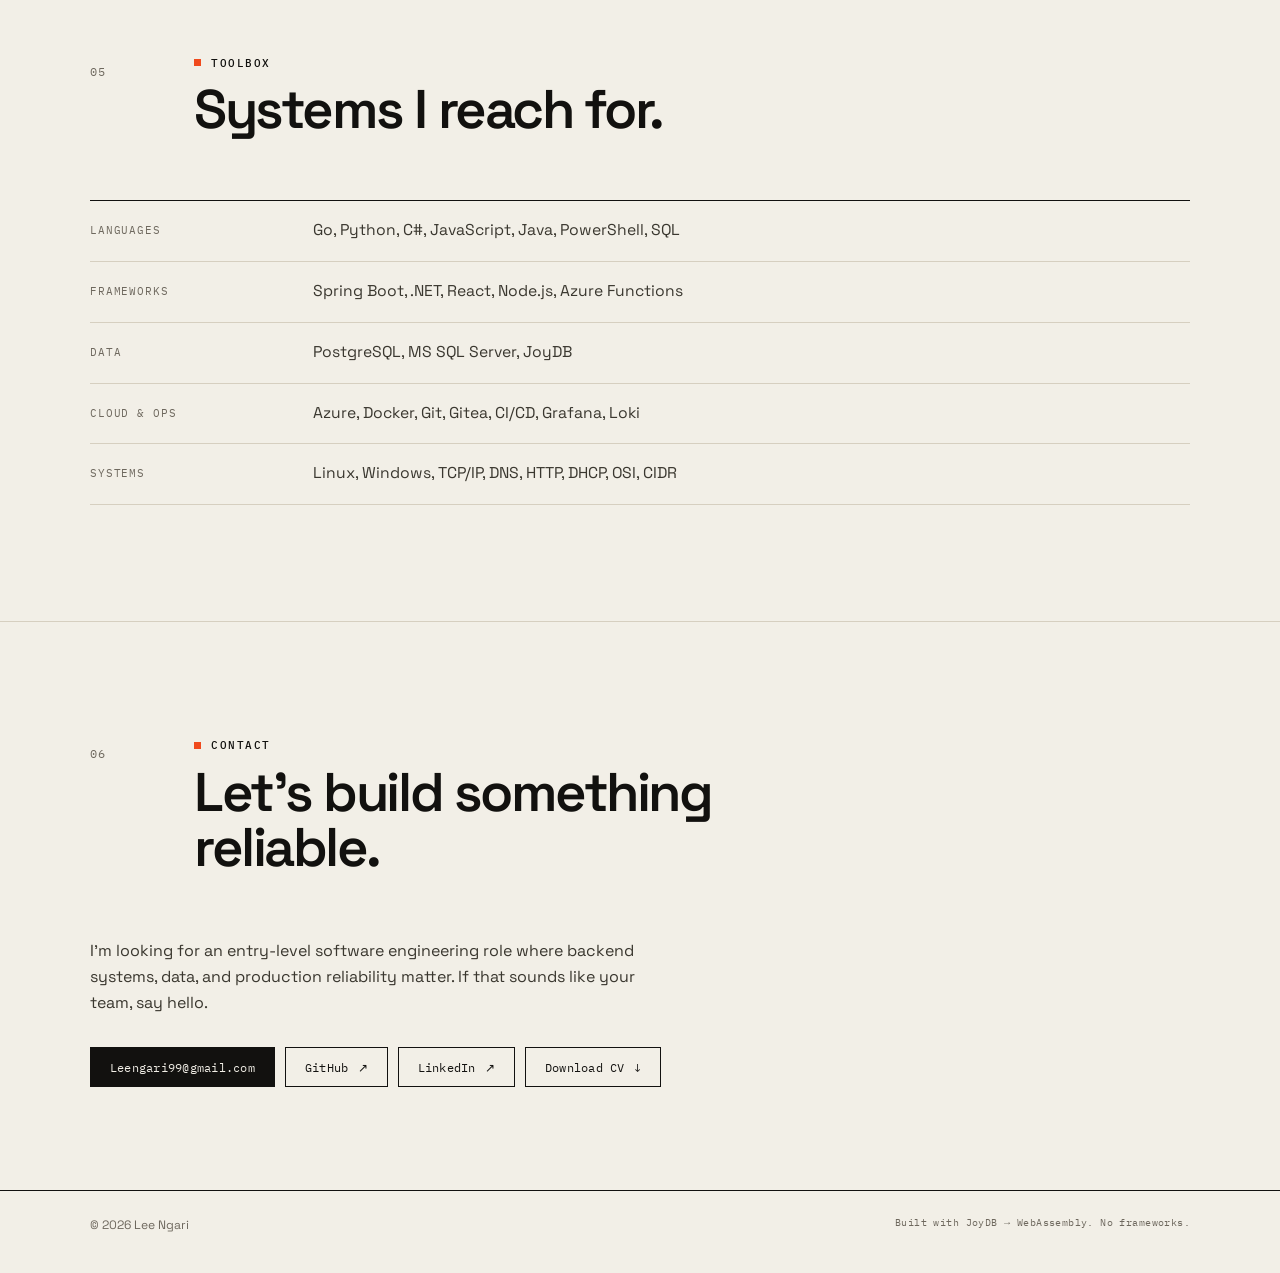
==== commit 35329eb7: "Link the official resume PDF" ====
--- a/index.html
+++ b/index.html
@@ -60,7 +60,7 @@
       <a href="#experience">Experience</a>
       <a href="#contact">Contact</a>
     </nav>
-    <a class="cv-link" href="assets/Lee-Ngari-CV.pdf" download>CV <span aria-hidden="true">↓</span></a>
+    <a class="cv-link" href="assets/LeeNgari_Resume.pdf" download>CV <span aria-hidden="true">↓</span></a>
   </div>
 </header>
 
@@ -538,7 +538,7 @@
         <a class="btn btn-solid" href="mailto:Leengari99@gmail.com">Leengari99@gmail.com</a>
         <a class="btn btn-line" href="https://github.com/LeeNgari" target="_blank" rel="noopener">GitHub <span aria-hidden="true">↗</span></a>
         <a class="btn btn-line" href="https://linkedin.com/in/leengari" target="_blank" rel="noopener">LinkedIn <span aria-hidden="true">↗</span></a>
-        <a class="btn btn-line" href="assets/Lee-Ngari-CV.pdf" download>Download CV <span aria-hidden="true">↓</span></a>
+        <a class="btn btn-line" href="assets/LeeNgari_Resume.pdf" download>Download CV <span aria-hidden="true">↓</span></a>
       </div>
     </div>
   </section>
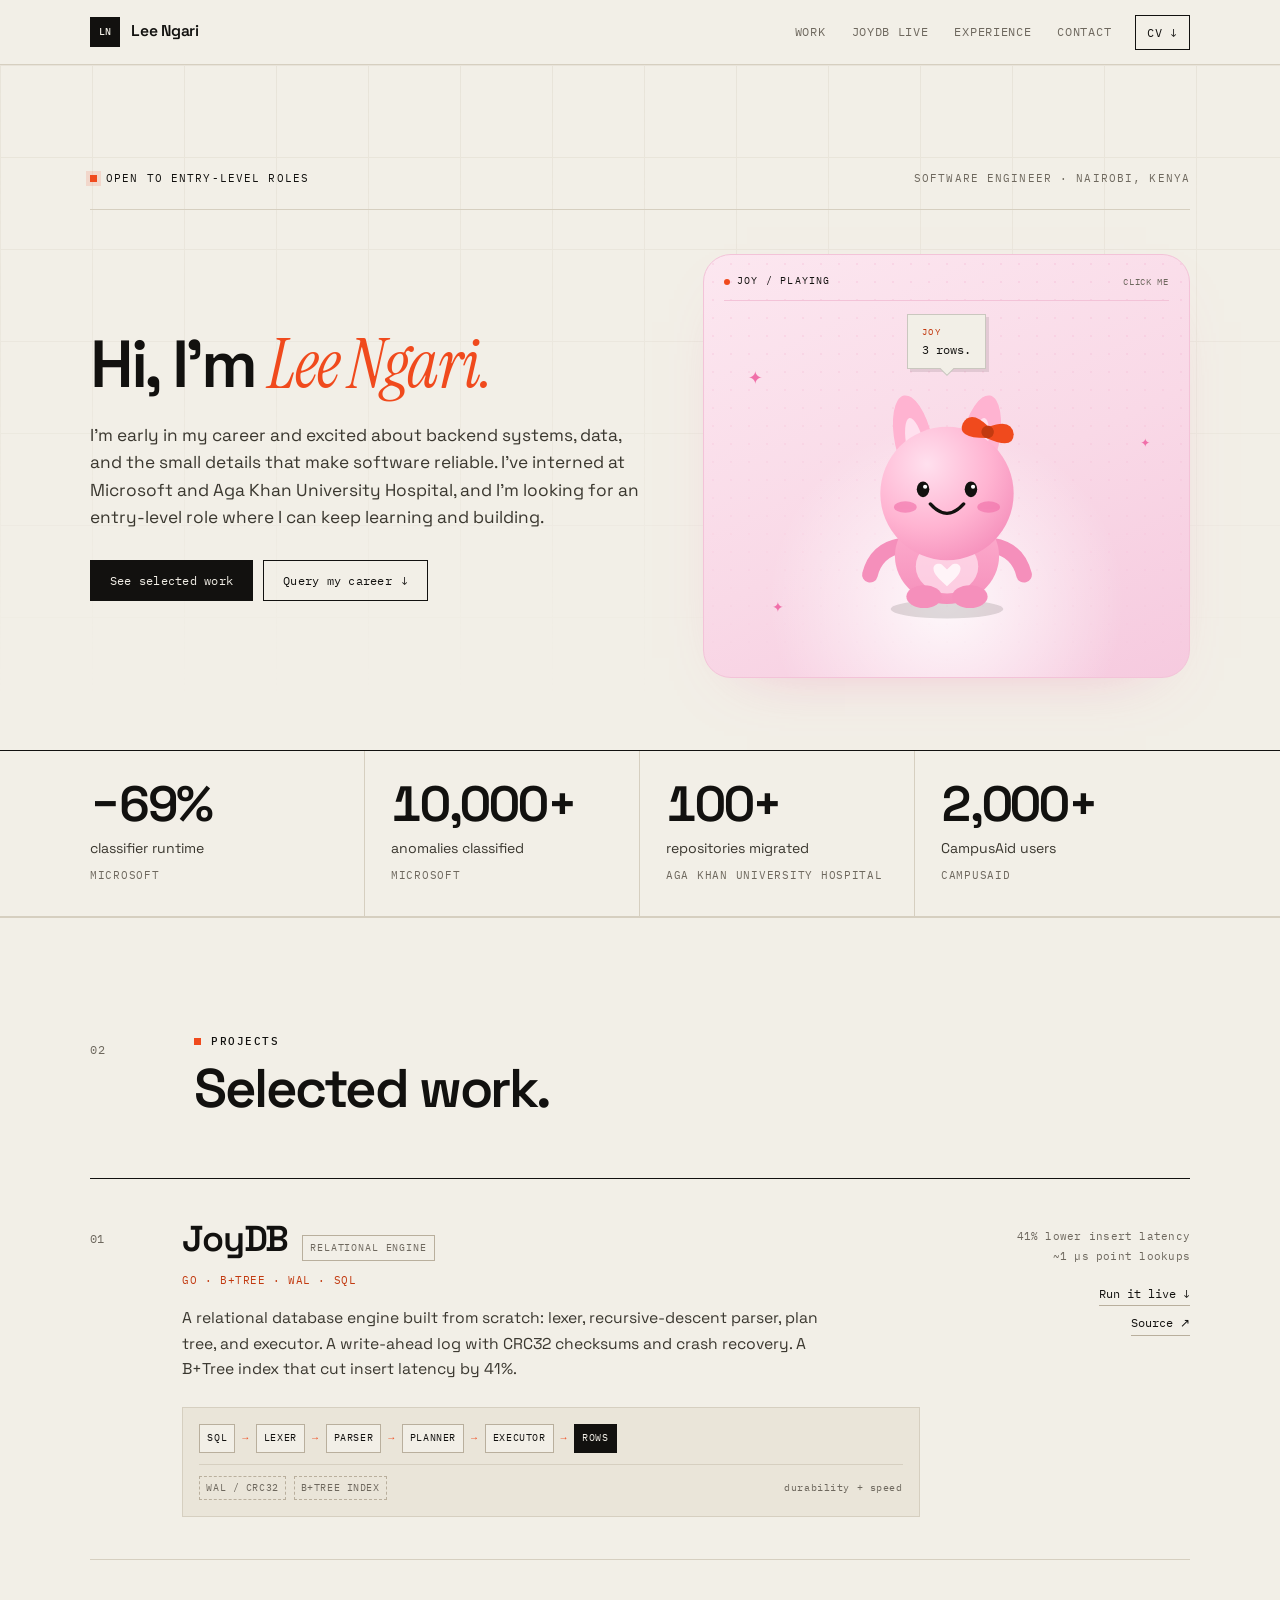
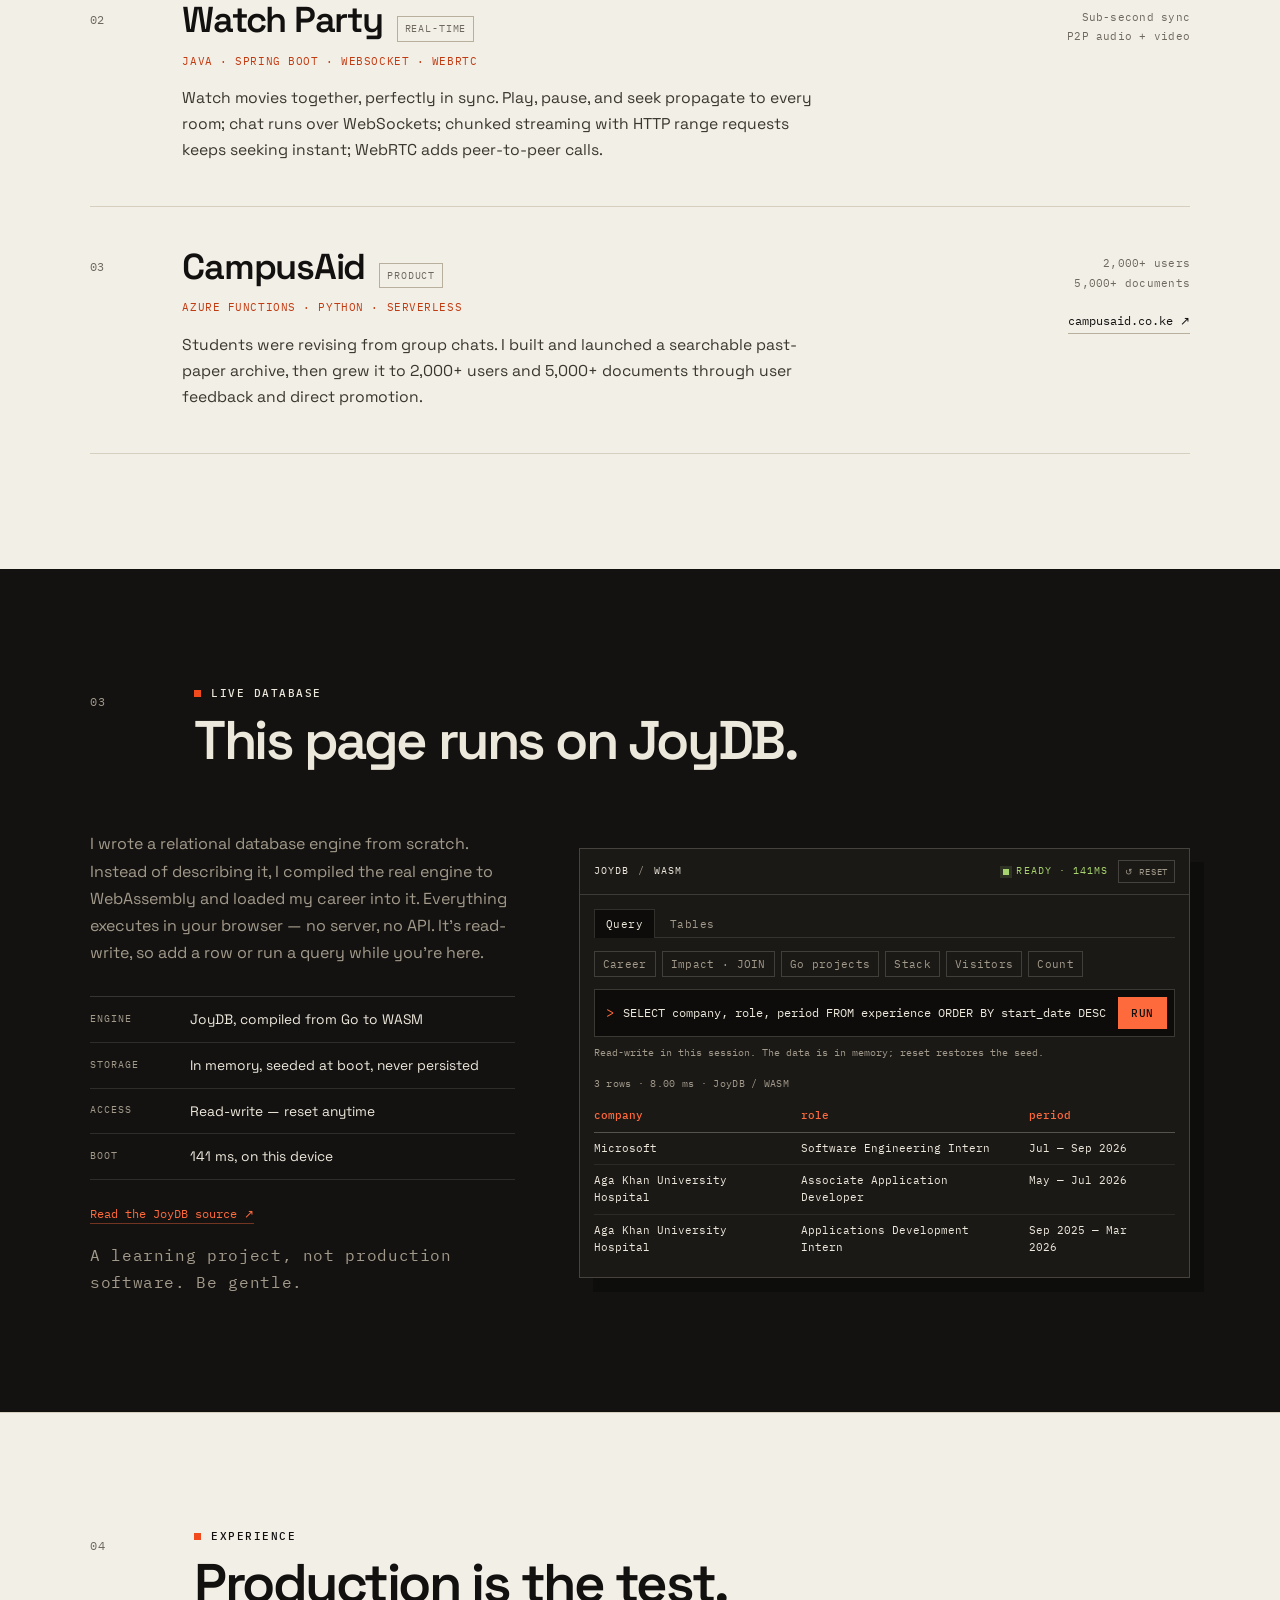
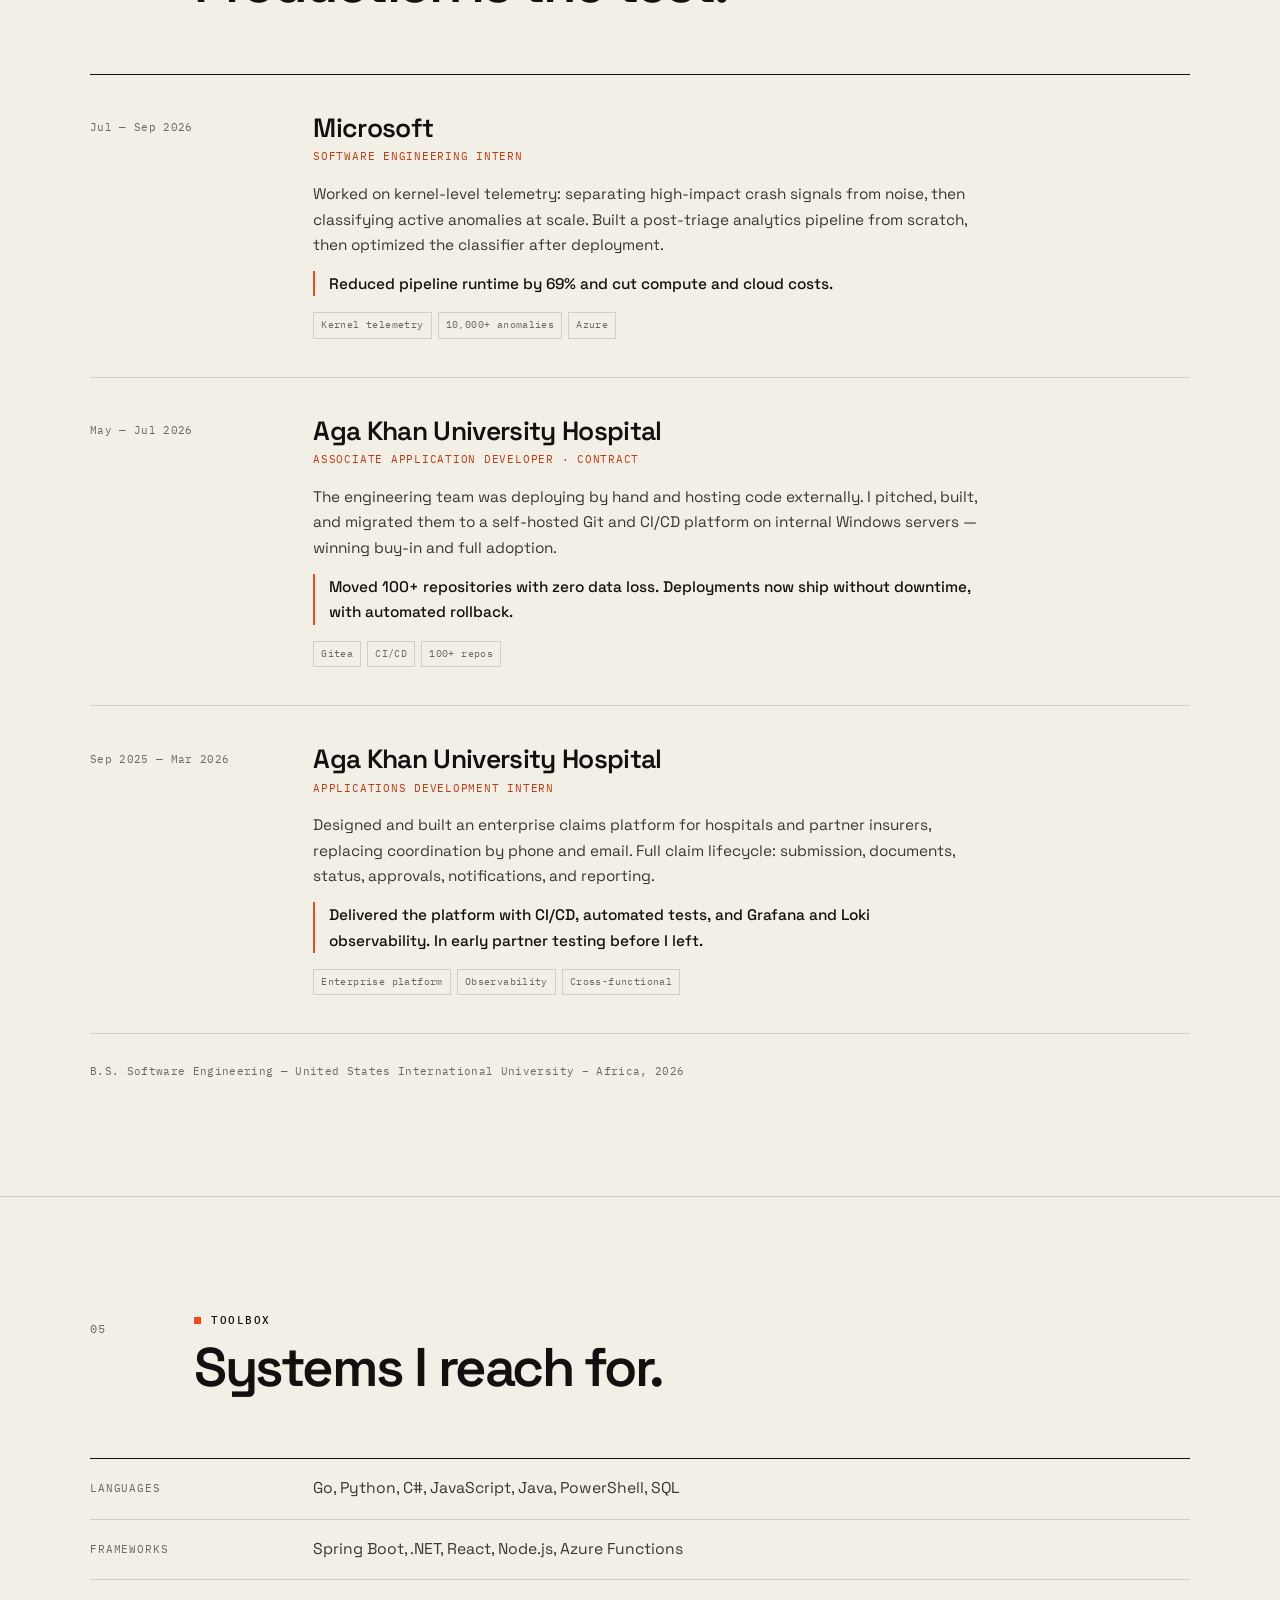
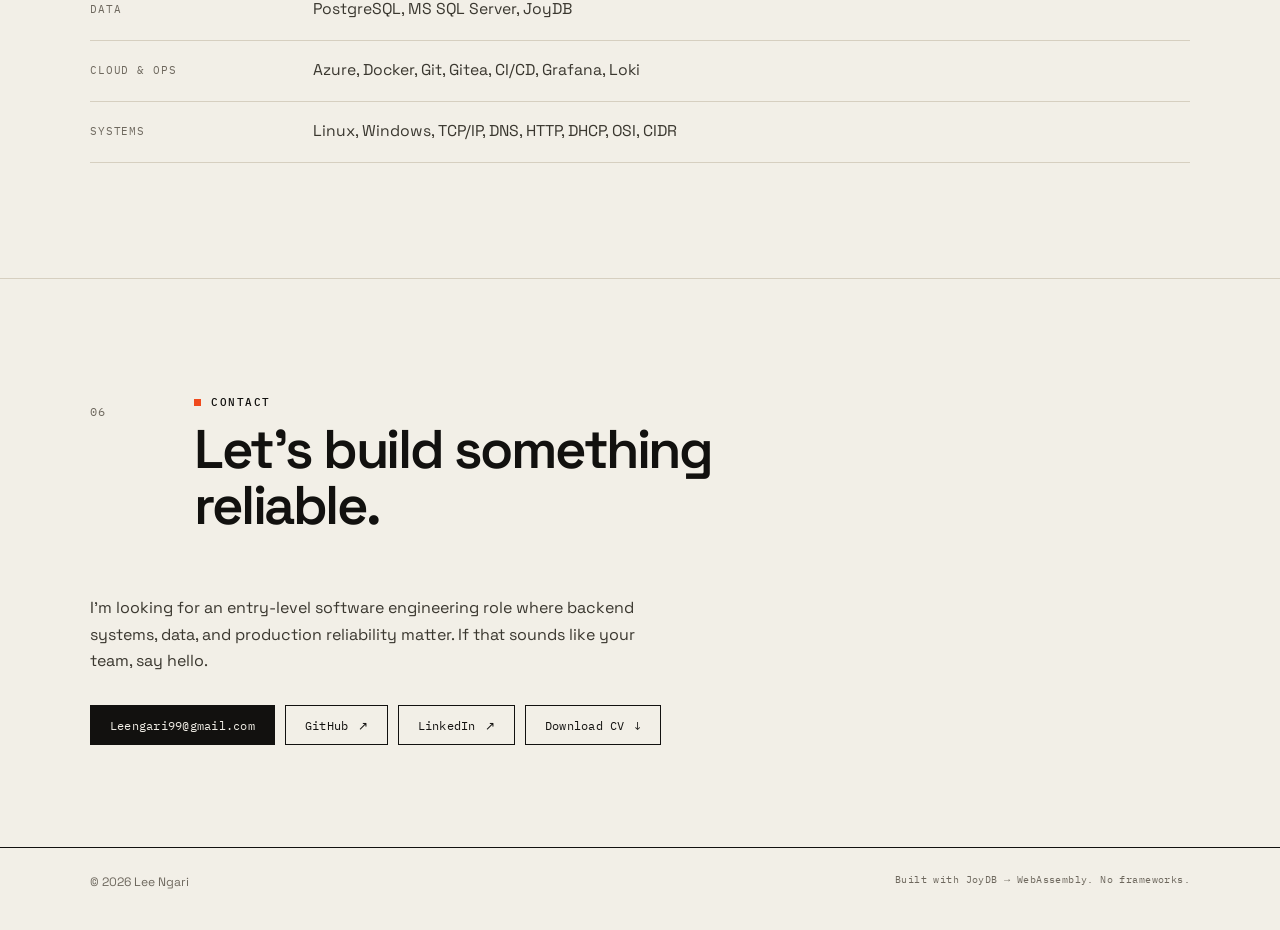
==== commit 6e9d5bcb: "Rework hero with a friendly pink mascot" ====
--- a/index.html
+++ b/index.html
@@ -4,7 +4,7 @@
 <meta charset="utf-8">
 <meta name="viewport" content="width=device-width, initial-scale=1">
 <title>Lee Ngari — Software Engineer</title>
-<meta name="description" content="Software engineer working on backend systems, data, and production reliability. Microsoft intern. Author of JoyDB, a relational database engine. Open to entry-level roles.">
+<meta name="description" content="Early-career software engineer in Nairobi. Microsoft intern, author of JoyDB, and builder of useful things. Open to entry-level roles.">
 <meta name="theme-color" content="#F2EFE7">
 <link rel="canonical" href="https://leengari.github.io/">
 <link rel="icon" href="assets/favicon.svg" type="image/svg+xml">
@@ -12,13 +12,13 @@
 <meta property="og:type" content="website">
 <meta property="og:url" content="https://leengari.github.io/">
 <meta property="og:title" content="Lee Ngari — Software Engineer">
-<meta property="og:description" content="Backend systems that survive production. Microsoft intern, author of JoyDB. Open to entry-level roles.">
+<meta property="og:description" content="Hi, I'm Lee Ngari — an early-career software engineer in Nairobi. Microsoft intern, author of JoyDB. Open to entry-level roles.">
 <meta property="og:image" content="https://leengari.github.io/assets/og.png">
 <meta property="og:image:width" content="1200">
 <meta property="og:image:height" content="630">
 <meta name="twitter:card" content="summary_large_image">
 <meta name="twitter:title" content="Lee Ngari — Software Engineer">
-<meta name="twitter:description" content="Backend systems that survive production. Microsoft intern, author of JoyDB. Open to entry-level roles.">
+<meta name="twitter:description" content="Hi, I'm Lee Ngari — an early-career software engineer in Nairobi. Microsoft intern, author of JoyDB. Open to entry-level roles.">
 <meta name="twitter:image" content="https://leengari.github.io/assets/og.png">
 
 <link rel="preload" href="assets/fonts/space-grotesk-var.woff2" as="font" type="font/woff2" crossorigin>
@@ -73,16 +73,90 @@
         <span class="mono hero-loc">Software engineer · Nairobi, Kenya</span>
       </div>
 
-      <h1>I build backend systems<br>that <em>survive</em> production.</h1>
-
-      <p class="hero-lead">
-        Microsoft intern. Author of a relational database engine. I take messy
-        operational problems and turn them into systems people can trust.
-      </p>
-
-      <div class="hero-actions">
-        <a class="btn btn-solid" href="#work">See the work</a>
-        <a class="btn btn-line" href="#joydb">Query my career <span aria-hidden="true">↓</span></a>
+      <div class="hero-grid">
+        <div class="hero-copy">
+          <h1>Hi, I'm <em>Lee Ngari.</em></h1>
+          <p class="hero-lead">
+            I'm early in my career and excited about backend systems, data, and the
+            small details that make software reliable. I've interned at Microsoft and
+            Aga Khan University Hospital, and I'm looking for an entry-level role where
+            I can keep learning and building.
+          </p>
+          <div class="hero-actions">
+            <a class="btn btn-solid" href="#work">See selected work</a>
+            <a class="btn btn-line" href="#joydb">Query my career <span aria-hidden="true">↓</span></a>
+          </div>
+        </div>
+
+        <div class="hero-stage">
+          <div class="stage-head">
+            <span class="stage-label mono"><span class="stage-dot" aria-hidden="true"></span>JOY / PLAYING</span>
+            <span class="stage-note mono">click me</span>
+          </div>
+
+          <div class="hero-joy" id="joy" data-mood="idle">
+            <div class="joy-bubble">
+              <span class="joy-name mono">JOY</span>
+              <span class="joy-line" id="joy-line">hi! i'm joy. click me.</span>
+            </div>
+            <button class="joy-button" id="joy-button" type="button" aria-label="Joy, the portfolio mascot. Activate for a tip.">
+              <svg class="joy-svg doll-svg" viewBox="0 0 240 240" aria-hidden="true" focusable="false">
+                <defs>
+                  <radialGradient id="dollHeadFill" cx="35%" cy="28%" r="80%">
+                    <stop offset="0%" stop-color="#ffe0ee"/>
+                    <stop offset="60%" stop-color="#ffb3d1"/>
+                    <stop offset="100%" stop-color="#f58fbb"/>
+                  </radialGradient>
+                  <linearGradient id="dollBodyFill" x1="0" y1="0" x2="0" y2="1">
+                    <stop offset="0%" stop-color="#ffb3d1"/>
+                    <stop offset="100%" stop-color="#f58fbb"/>
+                  </linearGradient>
+                </defs>
+                <ellipse class="doll-shadow" cx="120" cy="219" rx="54" ry="9" fill="#12110f" opacity="0.13"/>
+                <g class="doll">
+                  <g class="ear ear-left">
+                    <ellipse cx="88" cy="58" rx="18" ry="45" fill="#ffb3d1" transform="rotate(-12 88 58)"/>
+                    <ellipse cx="90" cy="64" rx="8.5" ry="29" fill="#ffe0ee" transform="rotate(-12 90 64)"/>
+                  </g>
+                  <g class="ear ear-right">
+                    <ellipse cx="152" cy="58" rx="18" ry="45" fill="#ffb3d1" transform="rotate(12 152 58)"/>
+                    <ellipse cx="150" cy="64" rx="8.5" ry="29" fill="#ffe0ee" transform="rotate(12 150 64)"/>
+                  </g>
+                  <path class="doll-arm arm-left" d="M76 158q-24 4-30 28" stroke="#f58fbb" stroke-width="15" stroke-linecap="round" fill="none"/>
+                  <path class="doll-arm arm-right" d="M164 158q24 4 30 28" stroke="#f58fbb" stroke-width="15" stroke-linecap="round" fill="none"/>
+                  <ellipse cx="120" cy="168" rx="50" ry="46" fill="url(#dollBodyFill)"/>
+                  <ellipse cx="120" cy="178" rx="30" ry="26" fill="#ffe0ee" opacity="0.75"/>
+                  <ellipse cx="98" cy="207" rx="17" ry="11" fill="#f58fbb"/>
+                  <ellipse cx="142" cy="207" rx="17" ry="11" fill="#f58fbb"/>
+                  <circle cx="120" cy="108" r="64" fill="url(#dollHeadFill)"/>
+                  <g class="doll-eyes">
+                    <ellipse cx="97" cy="104" rx="6" ry="7.5" fill="#12110f"/>
+                    <ellipse cx="143" cy="104" rx="6" ry="7.5" fill="#12110f"/>
+                    <circle cx="99" cy="101.5" r="2" fill="#ffffff"/>
+                    <circle cx="145" cy="101.5" r="2" fill="#ffffff"/>
+                  </g>
+                  <path class="doll-mouth doll-mouth-idle" d="M109 121q11 9 22 0" stroke="#12110f" stroke-width="3" fill="none" stroke-linecap="round"/>
+                  <path class="doll-mouth doll-mouth-happy" d="M104 118q16 18 32 0" stroke="#12110f" stroke-width="3.2" fill="none" stroke-linecap="round"/>
+                  <path class="doll-mouth doll-mouth-sad" d="M109 128q11-8 22 0" stroke="#12110f" stroke-width="3" fill="none" stroke-linecap="round"/>
+                  <g class="doll-cheeks">
+                    <ellipse cx="80" cy="121" rx="11" ry="5.5" fill="#f06fa9" opacity="0.35"/>
+                    <ellipse cx="160" cy="121" rx="11" ry="5.5" fill="#f06fa9" opacity="0.35"/>
+                  </g>
+                  <g class="doll-bow" transform="translate(160 44) rotate(12)">
+                    <path d="M0 0q-20-13-25 2q-3 15 25 9z" fill="#f04a1d"/>
+                    <path d="M0 0q20-13 25 2q3 15-25 9z" fill="#f04a1d"/>
+                    <circle cx="0" cy="5" r="6" fill="#c23a10"/>
+                  </g>
+                  <path class="doll-heart" d="M120 197c-8-7-13-12-13-17 0-4 5-6 9-3l4 4 4-4c4-3 9-1 9 3 0 5-5 10-13 17z" fill="#fff5f9" opacity="0.95"/>
+                </g>
+              </svg>
+            </button>
+          </div>
+
+          <span class="stage-spark spark-a" aria-hidden="true">✦</span>
+          <span class="stage-spark spark-b" aria-hidden="true">✦</span>
+          <span class="stage-spark spark-c" aria-hidden="true">✦</span>
+        </div>
       </div>
     </div>
   </section>
@@ -117,8 +191,8 @@
       <div class="section-head">
         <span class="section-index mono" aria-hidden="true">02</span>
         <div>
-          <p class="eyebrow">Selected work</p>
-          <h2>Three things I built when the tool didn't exist.</h2>
+          <p class="eyebrow">Projects</p>
+          <h2>Selected work.</h2>
         </div>
       </div>
 
@@ -239,46 +313,6 @@
             <li><span class="k">Boot</span><span id="boot-fact">measuring…</span></li>
           </ul>
 
-          <div class="joy-card" id="joy" data-mood="idle">
-            <button class="joy-button" id="joy-button" type="button" aria-label="Joy, the JoyDB mascot. Activate for a tip.">
-              <svg class="joy-svg" viewBox="0 0 96 96" aria-hidden="true" focusable="false">
-                <ellipse cx="48" cy="89" rx="23" ry="3.5" fill="#000000" opacity="0.35"/>
-                <g class="joy-body">
-                  <path d="M20 26v38c0 6 12.5 10.5 28 10.5S76 70 76 64V26" fill="#f04a1d"/>
-                  <ellipse cx="48" cy="26" rx="28" ry="10" fill="#ff7a50"/>
-                  <ellipse cx="48" cy="26" rx="19" ry="6" fill="#c23a10" opacity="0.35"/>
-                  <ellipse cx="34" cy="23" rx="4" ry="1.8" fill="#f2efe7" opacity="0.5"/>
-                  <g class="joy-eyes">
-                    <ellipse cx="38" cy="44" rx="7" ry="8" fill="#f2efe7"/>
-                    <ellipse cx="58" cy="44" rx="7" ry="8" fill="#f2efe7"/>
-                    <circle cx="39" cy="45" r="3.2" fill="#12110f"/>
-                    <circle cx="59" cy="45" r="3.2" fill="#12110f"/>
-                    <circle cx="40" cy="43" r="1" fill="#f2efe7"/>
-                    <circle cx="60" cy="43" r="1" fill="#f2efe7"/>
-                  </g>
-                  <path class="mouth mouth-idle" d="M40 57q8 6 16 0" stroke="#12110f" stroke-width="2.6" fill="none" stroke-linecap="round"/>
-                  <path class="mouth mouth-happy" d="M37 55q11 12 22 0" stroke="#12110f" stroke-width="2.8" fill="none" stroke-linecap="round"/>
-                  <path class="mouth mouth-sad" d="M40 61q8-6 16 0" stroke="#12110f" stroke-width="2.6" fill="none" stroke-linecap="round"/>
-                  <g class="joy-cheeks">
-                    <ellipse cx="28" cy="55" rx="4" ry="2.4" fill="#ff9c7d" opacity="0.8"/>
-                    <ellipse cx="68" cy="55" rx="4" ry="2.4" fill="#ff9c7d" opacity="0.8"/>
-                  </g>
-                  <path d="M20 52q-7 4-9 12" stroke="#f04a1d" stroke-width="4.2" fill="none" stroke-linecap="round"/>
-                  <path d="M76 52q7 4 9 12" stroke="#f04a1d" stroke-width="4.2" fill="none" stroke-linecap="round"/>
-                </g>
-                <g class="joy-dots" fill="#f2efe7">
-                  <circle cx="34" cy="13" r="2.4"/>
-                  <circle cx="48" cy="9" r="2.4"/>
-                  <circle cx="62" cy="13" r="2.4"/>
-                </g>
-              </svg>
-            </button>
-            <div class="joy-bubble">
-              <span class="joy-name mono">JOY</span>
-              <span class="joy-line" id="joy-line">hi. i'm joy. query me.</span>
-            </div>
-          </div>
-
           <p class="joydb-note">
             <a href="https://github.com/LeeNgari/JoyDb" target="_blank" rel="noopener">Read the JoyDB source <span aria-hidden="true">↗</span></a>
           </p>
--- a/assets/styles.css
+++ b/assets/styles.css
@@ -63,6 +63,10 @@
   --term-text: #ede8dc;
   --term-muted: #a29a8b;
   --ok: #a8d46f;
+  --pink: #ffb3d1;
+  --pink-deep: #f06fa9;
+  --pink-soft: #fce7f0;
+  --pink-line: #f3c3d8;
 
   --font-display: "Space Grotesk", ui-sans-serif, system-ui, -apple-system, "Segoe UI", sans-serif;
   --font-serif: "Instrument Serif", Georgia, "Times New Roman", serif;
@@ -344,6 +348,134 @@
   margin-top: clamp(30px, 4vw, 44px);
 }
 
+.hero-grid {
+  display: grid;
+  grid-template-columns: minmax(0, 1.06fr) minmax(330px, 0.94fr);
+  gap: clamp(30px, 5vw, 64px);
+  align-items: center;
+  margin-top: clamp(28px, 4vw, 44px);
+}
+
+.hero-copy h1 {
+  margin: 0;
+  max-width: 13ch;
+  font-size: clamp(2.8rem, 5.2vw, 4.9rem);
+  line-height: 0.98;
+  letter-spacing: -0.05em;
+}
+
+.hero-copy .hero-lead {
+  margin-top: 24px;
+  max-width: 50ch;
+  font-size: clamp(1rem, 1.35vw, 1.1rem);
+}
+
+.hero-copy .hero-actions {
+  margin-top: 28px;
+}
+
+/* ---------- Mascot stage ---------- */
+
+.hero-stage {
+  position: relative;
+  width: 100%;
+  min-height: 424px;
+  padding: 18px 20px 20px;
+  border: 1px solid var(--pink-line);
+  border-radius: 28px;
+  background:
+    radial-gradient(circle at 50% 82%, rgba(255, 255, 255, 0.85), transparent 42%),
+    linear-gradient(155deg, #fce7f0 0%, #f9d9e7 55%, #f6cadf 100%);
+  box-shadow: 0 24px 64px -44px rgba(240, 111, 169, 0.55);
+  overflow: hidden;
+  display: flex;
+  flex-direction: column;
+  align-items: center;
+}
+
+.hero-stage::before {
+  content: "";
+  position: absolute;
+  inset: 0;
+  background-image: radial-gradient(rgba(240, 111, 169, 0.4) 1px, transparent 1px);
+  background-size: 18px 18px;
+  opacity: 0.3;
+  -webkit-mask-image: linear-gradient(to bottom, #000, rgba(0, 0, 0, 0.35) 70%, transparent);
+  mask-image: linear-gradient(to bottom, #000, rgba(0, 0, 0, 0.35) 70%, transparent);
+  pointer-events: none;
+}
+
+.stage-head {
+  position: relative;
+  z-index: 2;
+  width: 100%;
+  display: flex;
+  align-items: center;
+  justify-content: space-between;
+  gap: 12px;
+  padding-bottom: 10px;
+  border-bottom: 1px solid var(--pink-line);
+}
+
+.stage-label {
+  display: inline-flex;
+  align-items: center;
+  gap: 7px;
+  font-size: 0.62rem;
+  letter-spacing: 0.12em;
+  text-transform: uppercase;
+  color: var(--ink);
+}
+
+.stage-dot {
+  width: 6px;
+  height: 6px;
+  border-radius: 50%;
+  background: var(--signal);
+  animation: stage-pulse 1.6s ease-in-out infinite;
+}
+
+.stage-note {
+  font-size: 0.58rem;
+  letter-spacing: 0.08em;
+  text-transform: uppercase;
+  color: var(--muted);
+}
+
+.hero-joy {
+  position: relative;
+  z-index: 2;
+  display: flex;
+  flex-direction: column;
+  align-items: center;
+  width: 100%;
+  margin-top: 13px;
+}
+
+.stage-spark {
+  position: absolute;
+  z-index: 1;
+  color: var(--pink-deep);
+  font-size: 18px;
+  line-height: 1;
+  pointer-events: none;
+  animation: sparkle 3.2s ease-in-out infinite;
+}
+
+.spark-a { top: 27%; left: 9%; }
+.spark-b { top: 43%; right: 8%; font-size: 12px; animation-delay: 0.7s; }
+.spark-c { bottom: 15%; left: 14%; font-size: 14px; animation-delay: 1.3s; }
+
+@keyframes stage-pulse {
+  0%, 100% { opacity: 1; transform: scale(1); }
+  50% { opacity: 0.45; transform: scale(0.8); }
+}
+
+@keyframes sparkle {
+  0%, 100% { opacity: 0.25; transform: scale(0.85) rotate(0deg); }
+  50% { opacity: 0.9; transform: scale(1.15) rotate(12deg); }
+}
+
 /* ---------- Buttons ---------- */
 
 .btn {
@@ -665,7 +797,7 @@
   display: grid;
   grid-template-columns: minmax(0, 0.82fr) minmax(0, 1.18fr);
   gap: clamp(34px, 5vw, 68px);
-  align-items: start;
+  align-items: center;
 }
 
 .joydb-copy p {
@@ -1036,19 +1168,14 @@
   color: var(--term-muted);
 }
 
-/* ---------- Joy mascot ---------- */
-
-.joy-card {
-  display: flex;
-  align-items: center;
-  gap: 14px;
-  margin-top: 28px;
-}
+/* ---------- Joy, the mascot ---------- */
 
 .joy-button {
-  flex: 0 0 auto;
-  width: 82px;
-  height: 82px;
+  position: relative;
+  z-index: 2;
+  width: 250px;
+  height: 250px;
+  margin-top: 2px;
   padding: 0;
   border: 0;
   background: transparent;
@@ -1056,81 +1183,129 @@
   -webkit-tap-highlight-color: transparent;
 }
 
-.joy-button:hover .joy-svg {
-  transform: translateY(-2px) rotate(-2deg);
+.joy-button:hover .doll-svg {
+  transform: translateY(-4px) rotate(-2deg);
 }
 
 .joy-svg {
-  width: 82px;
-  height: 82px;
+  width: 250px;
+  height: 250px;
   overflow: visible;
   transition: transform 0.2s ease;
 }
 
-.joy-body {
-  animation: joy-bob 4.4s ease-in-out infinite;
+.doll {
+  animation: doll-bounce 2.7s cubic-bezier(0.45, 0, 0.55, 1) infinite;
+  transform-box: fill-box;
+  transform-origin: center bottom;
+}
+
+.doll-shadow {
+  animation: doll-shadow 2.7s ease-in-out infinite;
   transform-box: fill-box;
   transform-origin: center;
 }
 
-.joy-eyes {
-  animation: joy-blink 6s ease-in-out infinite;
+.doll-eyes {
+  animation: doll-blink 5.4s ease-in-out infinite;
   transform-box: fill-box;
   transform-origin: center;
 }
 
-.mouth-happy,
-.mouth-sad,
-.joy-cheeks,
-.joy-dots {
+.ear-left,
+.ear-right {
+  transform-box: fill-box;
+  transform-origin: bottom center;
+}
+
+.ear-left {
+  animation: ear-left 2.7s ease-in-out infinite;
+}
+
+.ear-right {
+  animation: ear-right 2.7s ease-in-out infinite;
+}
+
+.doll-arm {
+  transform-box: fill-box;
+  transform-origin: top center;
+}
+
+.arm-left {
+  animation: arm-left 2.7s ease-in-out infinite;
+}
+
+.arm-right {
+  animation: arm-right 2.7s ease-in-out infinite;
+}
+
+.doll-mouth-happy,
+.doll-mouth-sad {
   display: none;
 }
 
-.joy-card[data-mood="happy"] .mouth-idle,
-.joy-card[data-mood="sad"] .mouth-idle {
+.doll-cheeks ellipse {
+  opacity: 0.35;
+  transition: opacity 0.2s ease;
+}
+
+.hero-joy[data-mood="happy"] .doll-mouth-idle,
+.hero-joy[data-mood="sad"] .doll-mouth-idle {
   display: none;
 }
 
-.joy-card[data-mood="happy"] .mouth-happy,
-.joy-card[data-mood="happy"] .joy-cheeks {
-  display: block;
-}
-
-.joy-card[data-mood="sad"] .mouth-sad {
-  display: block;
-}
-
-.joy-card[data-mood="thinking"] .joy-eyes {
+.hero-joy[data-mood="happy"] .doll-mouth-happy {
+  display: inline;
+}
+
+.hero-joy[data-mood="sad"] .doll-mouth-sad {
+  display: inline;
+}
+
+.hero-joy[data-mood="happy"] .doll-cheeks ellipse {
+  opacity: 0.62;
+}
+
+.hero-joy[data-mood="sad"] .doll-cheeks ellipse {
+  opacity: 0.2;
+}
+
+.hero-joy[data-mood="thinking"] .doll {
+  animation-duration: 3.8s;
+}
+
+.hero-joy[data-mood="thinking"] .doll-eyes {
   animation: none;
   transform: scaleY(0.38);
 }
 
-.joy-card[data-mood="thinking"] .joy-dots {
-  display: block;
-  animation: joy-dots 1s ease-in-out infinite;
-}
-
 .joy-bubble {
   position: relative;
-  flex: 1;
-  min-width: 0;
-  padding: 10px 12px;
+  z-index: 2;
+  max-width: 270px;
+  margin-bottom: 10px;
+  padding: 10px 14px;
   background: var(--paper);
+  border: 1px solid rgba(18, 17, 15, 0.18);
+  box-shadow: 3px 3px 0 rgba(18, 17, 15, 0.1);
   color: var(--ink);
   font-family: var(--font-mono);
-  font-size: 0.7rem;
-  line-height: 1.55;
-}
-
-.joy-bubble::before {
+  font-size: 0.72rem;
+  line-height: 1.5;
+  text-align: left;
+}
+
+.joy-bubble::after {
   content: "";
   position: absolute;
-  top: 50%;
-  left: -5px;
+  bottom: -6px;
+  left: 50%;
   width: 10px;
   height: 10px;
   background: var(--paper);
-  transform: translateY(-50%) rotate(45deg);
+  border-right: 1px solid rgba(18, 17, 15, 0.18);
+  border-bottom: 1px solid rgba(18, 17, 15, 0.18);
+  transform: translateX(-50%) rotate(45deg);
 }
 
 .joy-name {
@@ -1145,19 +1320,49 @@
   display: block;
 }
 
-@keyframes joy-bob {
-  0%, 100% { transform: translateY(0); }
-  50% { transform: translateY(-4px); }
-}
-
-@keyframes joy-blink {
+@keyframes doll-bounce {
+  0%, 100% { transform: translateY(0) scale(1, 1); }
+  12% { transform: translateY(2px) scale(1.04, 0.96); }
+  28% { transform: translateY(-22px) scale(0.98, 1.03); }
+  42% { transform: translateY(-30px) scale(1, 1); }
+  58% { transform: translateY(0) scale(1.05, 0.95); }
+  72% { transform: translateY(-8px) scale(1, 1); }
+  86% { transform: translateY(0) scale(1, 1); }
+}
+
+@keyframes doll-shadow {
+  0%, 100% { transform: scaleX(1); opacity: 0.13; }
+  28%, 42% { transform: scaleX(0.78); opacity: 0.08; }
+  58% { transform: scaleX(1.12); opacity: 0.16; }
+}
+
+@keyframes ear-left {
+  0%, 100% { transform: rotate(0deg); }
+  30% { transform: rotate(-4deg); }
+  62% { transform: rotate(2deg); }
+}
+
+@keyframes ear-right {
+  0%, 100% { transform: rotate(0deg); }
+  30% { transform: rotate(4deg); }
+  62% { transform: rotate(-2deg); }
+}
+
+@keyframes arm-left {
+  0%, 100% { transform: rotate(0deg); }
+  36% { transform: rotate(-11deg); }
+  66% { transform: rotate(4deg); }
+}
+
+@keyframes arm-right {
+  0%, 100% { transform: rotate(0deg); }
+  36% { transform: rotate(11deg); }
+  66% { transform: rotate(-4deg); }
+}
+
+@keyframes doll-blink {
   0%, 91%, 100% { transform: scaleY(1); }
-  94%, 96% { transform: scaleY(0.08); }
-}
-
-@keyframes joy-dots {
-  0%, 100% { opacity: 0.35; }
-  50% { opacity: 1; }
+  94%, 96% { transform: scaleY(0.1); }
 }
 
 .joydb-disclaimer {
@@ -1567,6 +1772,15 @@
   .hero-meta {
     align-items: flex-start;
     flex-direction: column;
+  }
+  .hero-grid {
+    grid-template-columns: 1fr;
+    gap: 30px;
+  }
+  .hero-stage {
+    max-width: 460px;
+    margin: 0 auto;
+    min-height: 400px;
   }
   .proof-grid {
     grid-template-columns: 1fr 1fr;
@@ -1702,17 +1916,19 @@
   .visitor-fields {
     grid-template-columns: 1fr;
   }
-  .joy-card {
-    gap: 11px;
-    align-items: flex-start;
+  .hero-stage {
+    min-height: 372px;
+    padding: 14px 14px 16px;
+    border-radius: 22px;
   }
   .joy-button,
   .joy-svg {
-    width: 70px;
-    height: 70px;
+    width: 205px;
+    height: 205px;
   }
   .joy-bubble {
-    font-size: 0.66rem;
+    max-width: 240px;
+    font-size: 0.68rem;
   }
   .console-bar-actions {
     gap: 7px;
@@ -1738,6 +1954,7 @@
 @media print {
   .site-head,
   .hero-actions,
+  .hero-stage,
   .console,
   .site-foot,
   .no-js-banner {
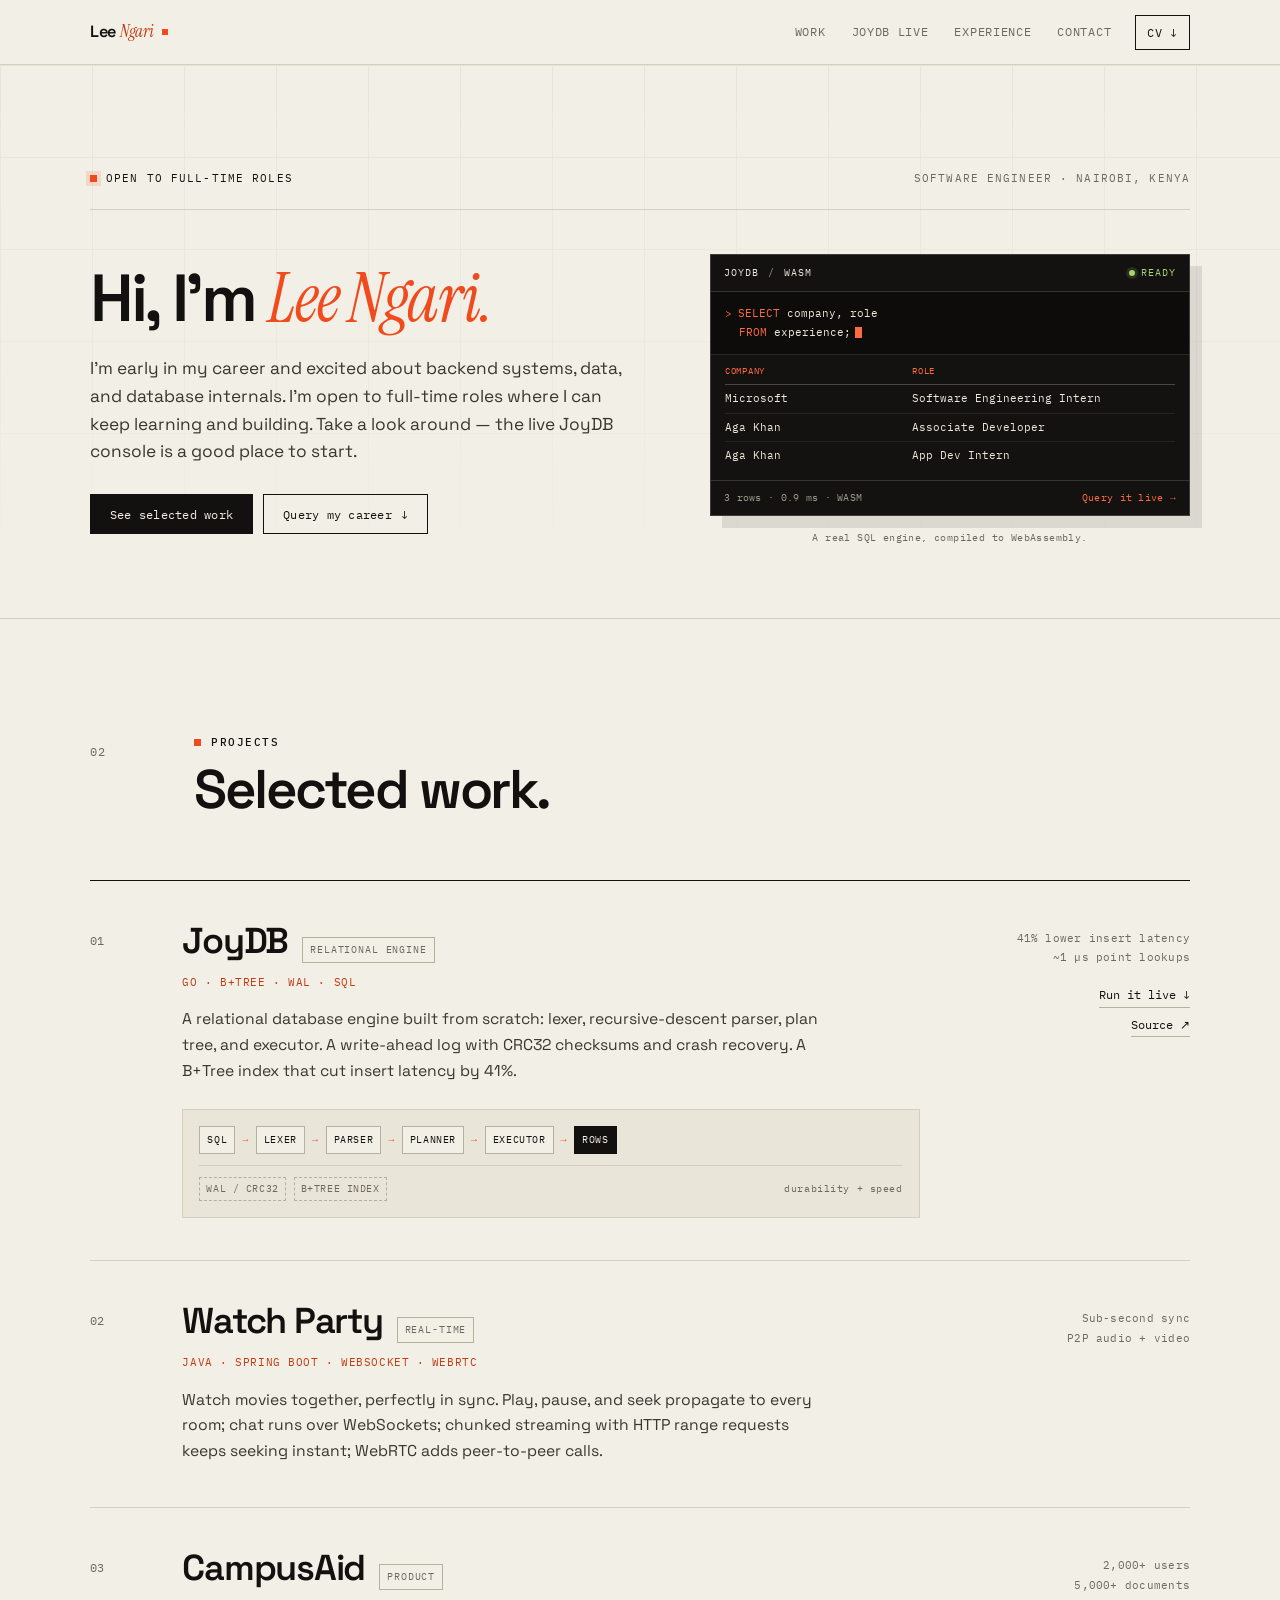
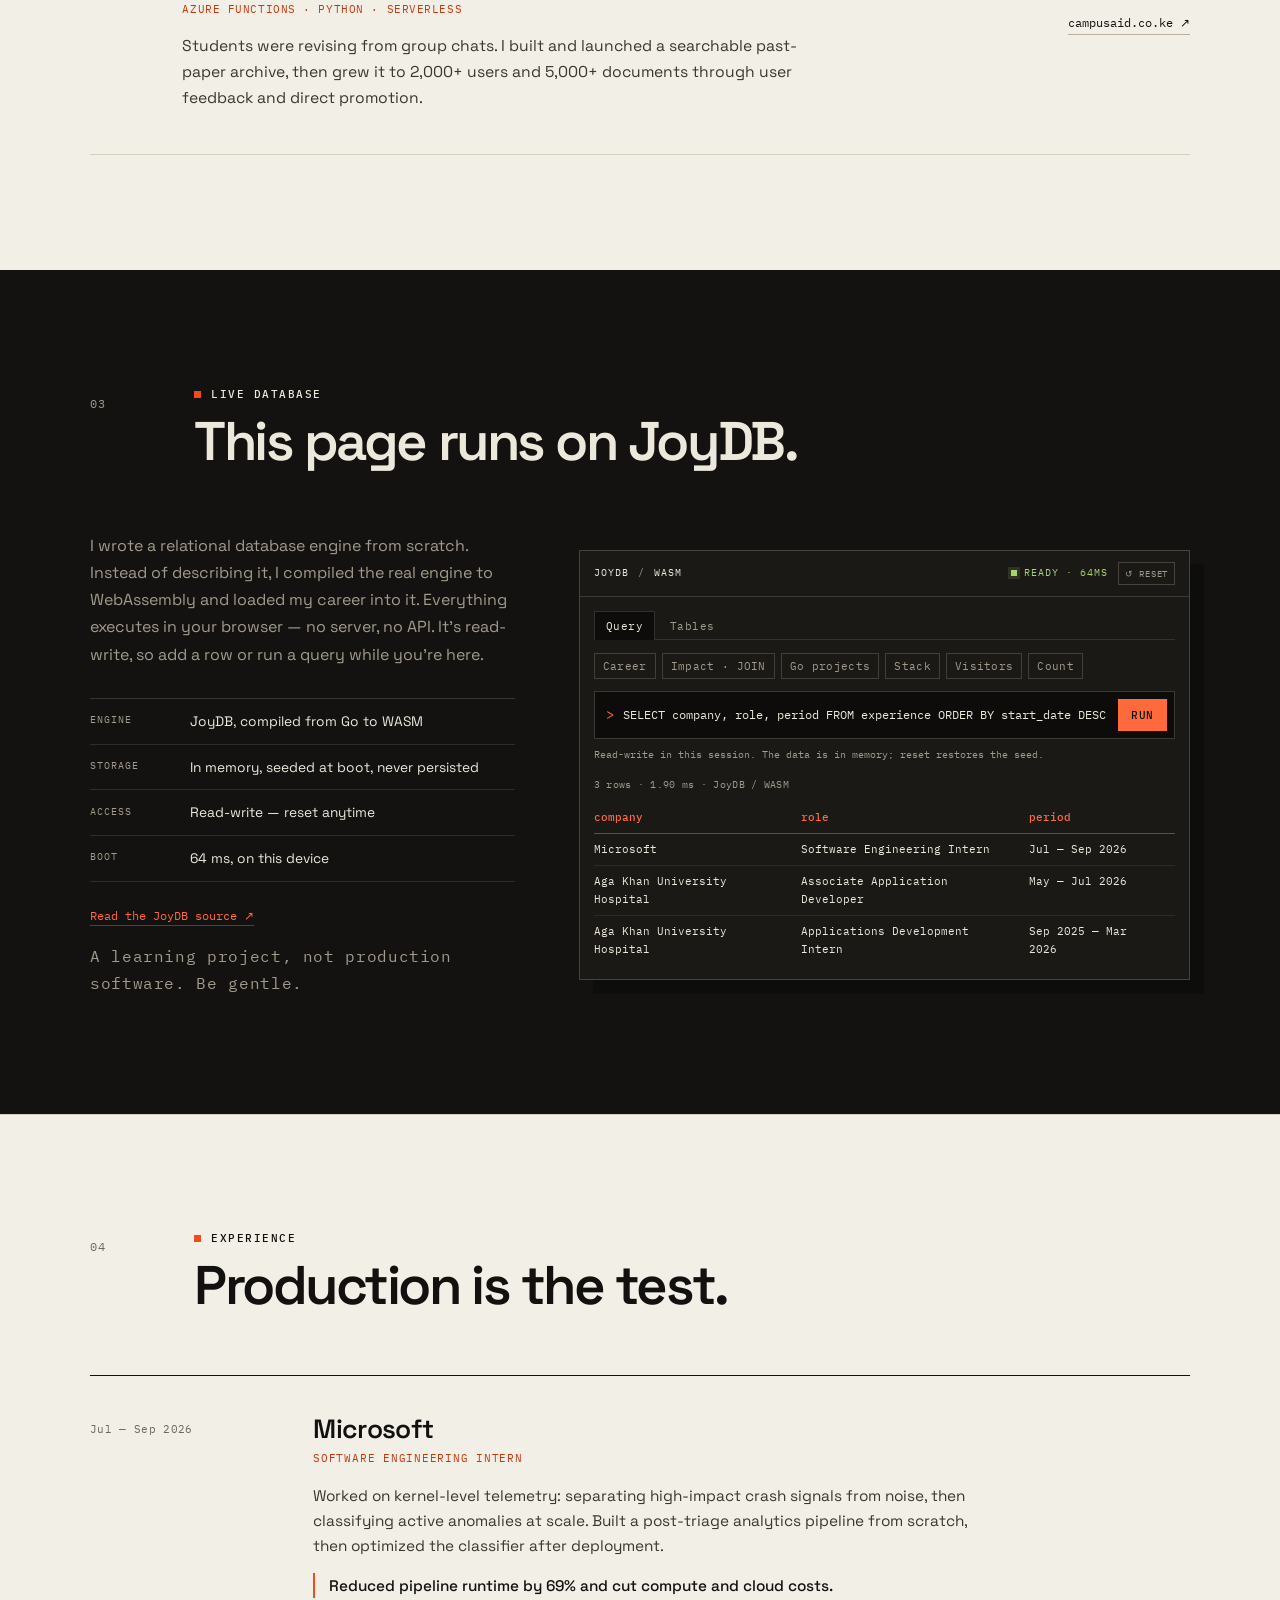
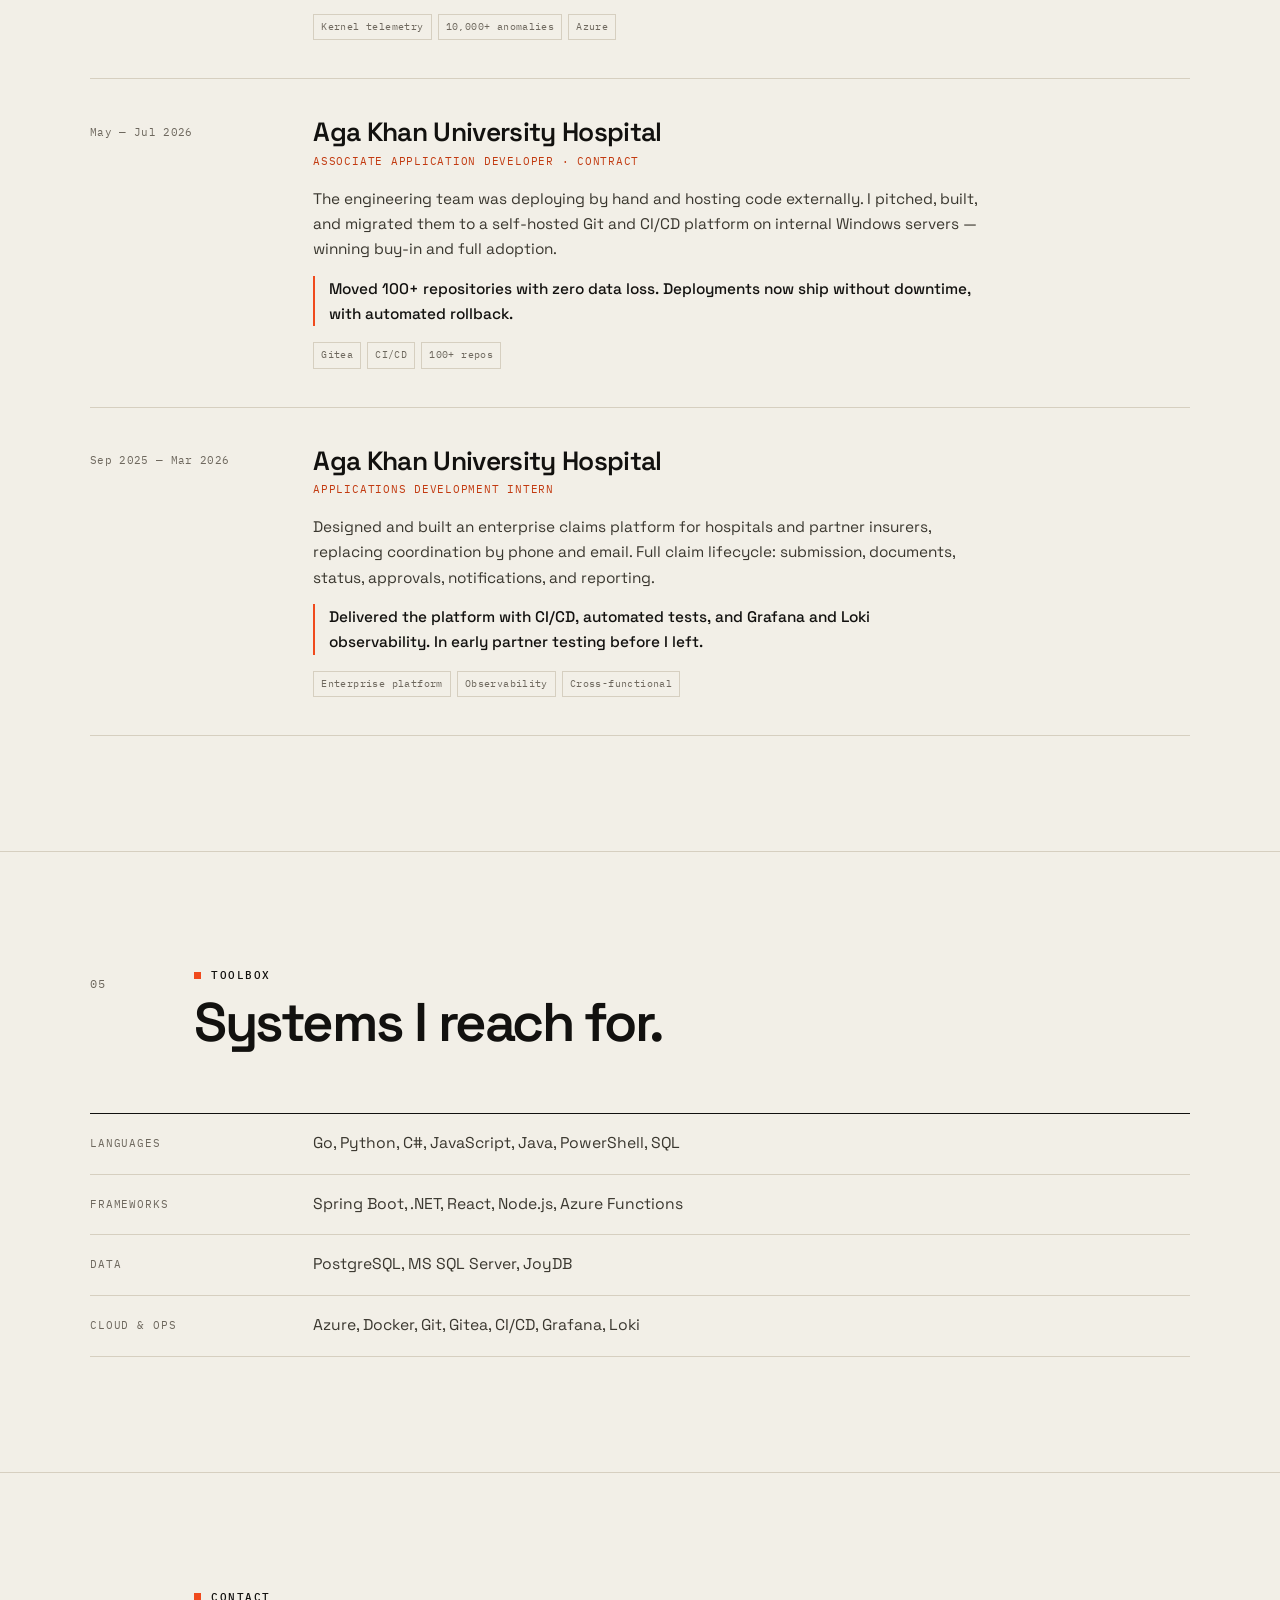
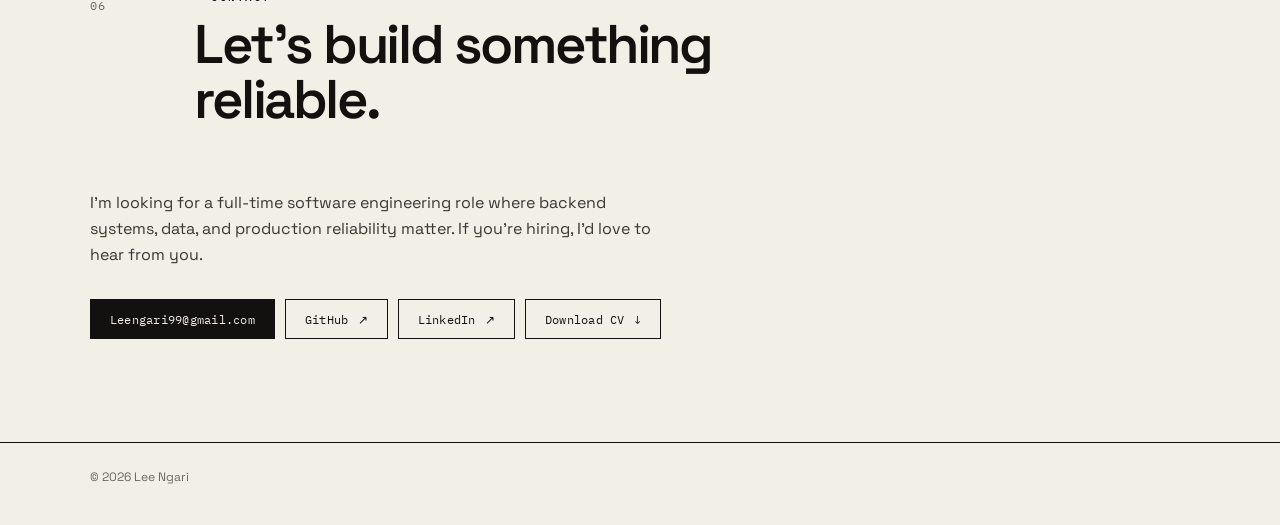
==== commit bd339680: "Refine hero, header, and page content - Replace the mascot with a live JoyDB query card - Add a sign" ====
--- a/index.html
+++ b/index.html
@@ -4,21 +4,21 @@
 <meta charset="utf-8">
 <meta name="viewport" content="width=device-width, initial-scale=1">
 <title>Lee Ngari — Software Engineer</title>
-<meta name="description" content="Early-career software engineer in Nairobi. Microsoft intern, author of JoyDB, and builder of useful things. Open to entry-level roles.">
+<meta name="description" content="Early-career software engineer in Nairobi. Microsoft intern, author of JoyDB, and builder of useful things. Open to full-time roles.">
 <meta name="theme-color" content="#F2EFE7">
 <link rel="canonical" href="https://leengari.github.io/">
-<link rel="icon" href="assets/favicon.svg" type="image/svg+xml">
+<link rel="icon" href="assets/favicon.svg?v=2" type="image/svg+xml">
 
 <meta property="og:type" content="website">
 <meta property="og:url" content="https://leengari.github.io/">
 <meta property="og:title" content="Lee Ngari — Software Engineer">
-<meta property="og:description" content="Hi, I'm Lee Ngari — an early-career software engineer in Nairobi. Microsoft intern, author of JoyDB. Open to entry-level roles.">
+<meta property="og:description" content="Hi, I'm Lee Ngari — an early-career software engineer in Nairobi. Microsoft intern, author of JoyDB. Open to full-time roles.">
 <meta property="og:image" content="https://leengari.github.io/assets/og.png">
 <meta property="og:image:width" content="1200">
 <meta property="og:image:height" content="630">
 <meta name="twitter:card" content="summary_large_image">
 <meta name="twitter:title" content="Lee Ngari — Software Engineer">
-<meta name="twitter:description" content="Hi, I'm Lee Ngari — an early-career software engineer in Nairobi. Microsoft intern, author of JoyDB. Open to entry-level roles.">
+<meta name="twitter:description" content="Hi, I'm Lee Ngari — an early-career software engineer in Nairobi. Microsoft intern, author of JoyDB. Open to full-time roles.">
 <meta name="twitter:image" content="https://leengari.github.io/assets/og.png">
 
 <link rel="preload" href="assets/fonts/space-grotesk-var.woff2" as="font" type="font/woff2" crossorigin>
@@ -51,8 +51,8 @@
 <header class="site-head">
   <div class="shell head-inner">
     <a class="identity" href="#top" aria-label="Lee Ngari, back to top">
-      <span class="identity-mark" aria-hidden="true">LN</span>
-      <span class="identity-name">Lee Ngari</span>
+      <span class="identity-name">Lee <em>Ngari</em></span>
+      <span class="identity-signal" aria-hidden="true"></span>
     </a>
     <nav class="site-nav" aria-label="Primary">
       <a href="#work">Work</a>
@@ -69,7 +69,7 @@
   <section class="hero" id="top">
     <div class="shell">
       <div class="hero-meta">
-        <span class="status"><span class="status-dot" aria-hidden="true"></span>Open to entry-level roles</span>
+        <span class="status"><span class="status-dot" aria-hidden="true"></span>Open to full-time roles</span>
         <span class="mono hero-loc">Software engineer · Nairobi, Kenya</span>
       </div>
 
@@ -77,10 +77,9 @@
         <div class="hero-copy">
           <h1>Hi, I'm <em>Lee Ngari.</em></h1>
           <p class="hero-lead">
-            I'm early in my career and excited about backend systems, data, and the
-            small details that make software reliable. I've interned at Microsoft and
-            Aga Khan University Hospital, and I'm looking for an entry-level role where
-            I can keep learning and building.
+            I'm early in my career and excited about backend systems, data, and database
+            internals. I'm open to full-time roles where I can keep learning and building.
+            Take a look around — the live JoyDB console is a good place to start.
           </p>
           <div class="hero-actions">
             <a class="btn btn-solid" href="#work">See selected work</a>
@@ -88,100 +87,28 @@
           </div>
         </div>
 
-        <div class="hero-stage">
-          <div class="stage-head">
-            <span class="stage-label mono"><span class="stage-dot" aria-hidden="true"></span>JOY / PLAYING</span>
-            <span class="stage-note mono">click me</span>
-          </div>
-
-          <div class="hero-joy" id="joy" data-mood="idle">
-            <div class="joy-bubble">
-              <span class="joy-name mono">JOY</span>
-              <span class="joy-line" id="joy-line">hi! i'm joy. click me.</span>
-            </div>
-            <button class="joy-button" id="joy-button" type="button" aria-label="Joy, the portfolio mascot. Activate for a tip.">
-              <svg class="joy-svg doll-svg" viewBox="0 0 240 240" aria-hidden="true" focusable="false">
-                <defs>
-                  <radialGradient id="dollHeadFill" cx="35%" cy="28%" r="80%">
-                    <stop offset="0%" stop-color="#ffe0ee"/>
-                    <stop offset="60%" stop-color="#ffb3d1"/>
-                    <stop offset="100%" stop-color="#f58fbb"/>
-                  </radialGradient>
-                  <linearGradient id="dollBodyFill" x1="0" y1="0" x2="0" y2="1">
-                    <stop offset="0%" stop-color="#ffb3d1"/>
-                    <stop offset="100%" stop-color="#f58fbb"/>
-                  </linearGradient>
-                </defs>
-                <ellipse class="doll-shadow" cx="120" cy="219" rx="54" ry="9" fill="#12110f" opacity="0.13"/>
-                <g class="doll">
-                  <g class="ear ear-left">
-                    <ellipse cx="88" cy="58" rx="18" ry="45" fill="#ffb3d1" transform="rotate(-12 88 58)"/>
-                    <ellipse cx="90" cy="64" rx="8.5" ry="29" fill="#ffe0ee" transform="rotate(-12 90 64)"/>
-                  </g>
-                  <g class="ear ear-right">
-                    <ellipse cx="152" cy="58" rx="18" ry="45" fill="#ffb3d1" transform="rotate(12 152 58)"/>
-                    <ellipse cx="150" cy="64" rx="8.5" ry="29" fill="#ffe0ee" transform="rotate(12 150 64)"/>
-                  </g>
-                  <path class="doll-arm arm-left" d="M76 158q-24 4-30 28" stroke="#f58fbb" stroke-width="15" stroke-linecap="round" fill="none"/>
-                  <path class="doll-arm arm-right" d="M164 158q24 4 30 28" stroke="#f58fbb" stroke-width="15" stroke-linecap="round" fill="none"/>
-                  <ellipse cx="120" cy="168" rx="50" ry="46" fill="url(#dollBodyFill)"/>
-                  <ellipse cx="120" cy="178" rx="30" ry="26" fill="#ffe0ee" opacity="0.75"/>
-                  <ellipse cx="98" cy="207" rx="17" ry="11" fill="#f58fbb"/>
-                  <ellipse cx="142" cy="207" rx="17" ry="11" fill="#f58fbb"/>
-                  <circle cx="120" cy="108" r="64" fill="url(#dollHeadFill)"/>
-                  <g class="doll-eyes">
-                    <ellipse cx="97" cy="104" rx="6" ry="7.5" fill="#12110f"/>
-                    <ellipse cx="143" cy="104" rx="6" ry="7.5" fill="#12110f"/>
-                    <circle cx="99" cy="101.5" r="2" fill="#ffffff"/>
-                    <circle cx="145" cy="101.5" r="2" fill="#ffffff"/>
-                  </g>
-                  <path class="doll-mouth doll-mouth-idle" d="M109 121q11 9 22 0" stroke="#12110f" stroke-width="3" fill="none" stroke-linecap="round"/>
-                  <path class="doll-mouth doll-mouth-happy" d="M104 118q16 18 32 0" stroke="#12110f" stroke-width="3.2" fill="none" stroke-linecap="round"/>
-                  <path class="doll-mouth doll-mouth-sad" d="M109 128q11-8 22 0" stroke="#12110f" stroke-width="3" fill="none" stroke-linecap="round"/>
-                  <g class="doll-cheeks">
-                    <ellipse cx="80" cy="121" rx="11" ry="5.5" fill="#f06fa9" opacity="0.35"/>
-                    <ellipse cx="160" cy="121" rx="11" ry="5.5" fill="#f06fa9" opacity="0.35"/>
-                  </g>
-                  <g class="doll-bow" transform="translate(160 44) rotate(12)">
-                    <path d="M0 0q-20-13-25 2q-3 15 25 9z" fill="#f04a1d"/>
-                    <path d="M0 0q20-13 25 2q3 15-25 9z" fill="#f04a1d"/>
-                    <circle cx="0" cy="5" r="6" fill="#c23a10"/>
-                  </g>
-                  <path class="doll-heart" d="M120 197c-8-7-13-12-13-17 0-4 5-6 9-3l4 4 4-4c4-3 9-1 9 3 0 5-5 10-13 17z" fill="#fff5f9" opacity="0.95"/>
-                </g>
-              </svg>
-            </button>
-          </div>
-
-          <span class="stage-spark spark-a" aria-hidden="true">✦</span>
-          <span class="stage-spark spark-b" aria-hidden="true">✦</span>
-          <span class="stage-spark spark-c" aria-hidden="true">✦</span>
-        </div>
-      </div>
-    </div>
-  </section>
-
-  <section class="proof" aria-label="Impact at a glance">
-    <div class="shell proof-grid">
-      <div class="proof-item">
-        <span class="proof-value">−69%</span>
-        <span class="proof-label">classifier runtime</span>
-        <span class="proof-context mono">Microsoft</span>
-      </div>
-      <div class="proof-item">
-        <span class="proof-value">10,000+</span>
-        <span class="proof-label">anomalies classified</span>
-        <span class="proof-context mono">Microsoft</span>
-      </div>
-      <div class="proof-item">
-        <span class="proof-value">100+</span>
-        <span class="proof-label">repositories migrated</span>
-        <span class="proof-context mono">Aga Khan University Hospital</span>
-      </div>
-      <div class="proof-item">
-        <span class="proof-value">2,000+</span>
-        <span class="proof-label">CampusAid users</span>
-        <span class="proof-context mono">CampusAid</span>
+        <div class="hero-side">
+          <a class="hero-query-card" href="#joydb" aria-label="Query my career in the live JoyDB console">
+            <div class="hqc-bar">
+              <span class="hqc-title">JOYDB <span class="hqc-slash">/</span> WASM</span>
+              <span class="hqc-status"><span class="hqc-dot" aria-hidden="true"></span>READY</span>
+            </div>
+            <div class="hqc-query">
+              <span class="hqc-prompt" aria-hidden="true">&gt;</span><span class="hqc-kw">SELECT</span> company, role<br><span class="hqc-indent"></span><span class="hqc-kw">FROM</span> experience;<span class="hqc-cursor" aria-hidden="true"></span>
+            </div>
+            <div class="hqc-table">
+              <div class="hqc-row hqc-head"><span>company</span><span>role</span></div>
+              <div class="hqc-row"><span>Microsoft</span><span>Software Engineering Intern</span></div>
+              <div class="hqc-row"><span>Aga Khan</span><span>Associate Developer</span></div>
+              <div class="hqc-row"><span>Aga Khan</span><span>App Dev Intern</span></div>
+            </div>
+            <div class="hqc-foot">
+              <span>3 rows · 0.9 ms · WASM</span>
+              <span class="hqc-cta">Query it live <span aria-hidden="true">→</span></span>
+            </div>
+          </a>
+          <p class="hero-query-caption mono">A real SQL engine, compiled to WebAssembly.</p>
+        </div>
       </div>
     </div>
   </section>
@@ -512,9 +439,6 @@
         </article>
       </div>
 
-      <p class="education mono">
-        B.S. Software Engineering — United States International University – Africa, 2026
-      </p>
     </div>
   </section>
 
@@ -545,10 +469,6 @@
           <span class="stack-cat mono">Cloud &amp; Ops</span>
           <span class="stack-items">Azure, Docker, Git, Gitea, CI/CD, Grafana, Loki</span>
         </div>
-        <div class="stack-row">
-          <span class="stack-cat mono">Systems</span>
-          <span class="stack-items">Linux, Windows, TCP/IP, DNS, HTTP, DHCP, OSI, CIDR</span>
-        </div>
       </div>
     </div>
   </section>
@@ -564,8 +484,8 @@
       </div>
 
       <p class="contact-lead">
-        I'm looking for an entry-level software engineering role where backend systems,
-        data, and production reliability matter. If that sounds like your team, say hello.
+        I'm looking for a full-time software engineering role where backend systems,
+        data, and production reliability matter. If you're hiring, I'd love to hear from you.
       </p>
 
       <div class="contact-actions">
@@ -582,7 +502,6 @@
 <footer class="site-foot">
   <div class="shell foot-inner">
     <span>© <span id="year">2026</span> Lee Ngari</span>
-    <span class="mono foot-built">Built with JoyDB → WebAssembly. No frameworks.</span>
   </div>
 </footer>
 
--- a/assets/styles.css
+++ b/assets/styles.css
@@ -63,10 +63,6 @@
   --term-text: #ede8dc;
   --term-muted: #a29a8b;
   --ok: #a8d46f;
-  --pink: #ffb3d1;
-  --pink-deep: #f06fa9;
-  --pink-soft: #fce7f0;
-  --pink-line: #f3c3d8;
 
   --font-display: "Space Grotesk", ui-sans-serif, system-ui, -apple-system, "Segoe UI", sans-serif;
   --font-serif: "Instrument Serif", Georgia, "Times New Roman", serif;
@@ -191,27 +187,30 @@
 .identity {
   display: inline-flex;
   align-items: center;
-  gap: 11px;
+  gap: 8px;
   text-decoration: none;
   font-weight: 600;
-  letter-spacing: -0.015em;
-}
-
-.identity-mark {
-  display: grid;
-  place-items: center;
-  width: 30px;
-  height: 30px;
-  background: var(--ink);
-  color: var(--paper);
-  font-family: var(--font-mono);
-  font-size: 10px;
-  font-weight: 500;
-  letter-spacing: 0.04em;
+  letter-spacing: -0.02em;
 }
 
 .identity-name {
-  font-size: 0.98rem;
+  font-size: 1.02rem;
+  line-height: 1;
+}
+
+.identity-name em {
+  font-family: var(--font-serif);
+  font-style: italic;
+  font-weight: 400;
+  font-size: 1.06em;
+  letter-spacing: -0.01em;
+  color: var(--signal-ink);
+}
+
+.identity-signal {
+  width: 6px;
+  height: 6px;
+  background: var(--signal);
 }
 
 .site-nav {
@@ -356,6 +355,10 @@
   margin-top: clamp(28px, 4vw, 44px);
 }
 
+.hero-copy {
+  max-width: 640px;
+}
+
 .hero-copy h1 {
   margin: 0;
   max-width: 13ch;
@@ -374,106 +377,161 @@
   margin-top: 28px;
 }
 
-/* ---------- Mascot stage ---------- */
-
-.hero-stage {
-  position: relative;
+/* ---------- Hero query card ---------- */
+
+.hero-side {
   width: 100%;
-  min-height: 424px;
-  padding: 18px 20px 20px;
-  border: 1px solid var(--pink-line);
-  border-radius: 28px;
-  background:
-    radial-gradient(circle at 50% 82%, rgba(255, 255, 255, 0.85), transparent 42%),
-    linear-gradient(155deg, #fce7f0 0%, #f9d9e7 55%, #f6cadf 100%);
-  box-shadow: 0 24px 64px -44px rgba(240, 111, 169, 0.55);
-  overflow: hidden;
-  display: flex;
-  flex-direction: column;
-  align-items: center;
-}
-
-.hero-stage::before {
-  content: "";
-  position: absolute;
-  inset: 0;
-  background-image: radial-gradient(rgba(240, 111, 169, 0.4) 1px, transparent 1px);
-  background-size: 18px 18px;
-  opacity: 0.3;
-  -webkit-mask-image: linear-gradient(to bottom, #000, rgba(0, 0, 0, 0.35) 70%, transparent);
-  mask-image: linear-gradient(to bottom, #000, rgba(0, 0, 0, 0.35) 70%, transparent);
-  pointer-events: none;
-}
-
-.stage-head {
-  position: relative;
-  z-index: 2;
+  max-width: 480px;
+  justify-self: end;
+}
+
+.hero-query-card {
+  display: block;
   width: 100%;
+  background: var(--term);
+  border: 1px solid rgba(237, 232, 220, 0.2);
+  box-shadow: 12px 12px 0 rgba(18, 17, 15, 0.1);
+  color: var(--term-text);
+  text-decoration: none;
+  font-family: var(--font-mono);
+  transition: transform 0.18s ease, border-color 0.18s ease, box-shadow 0.18s ease;
+}
+
+.hero-query-card:hover {
+  transform: translateY(-4px);
+  border-color: var(--signal);
+  box-shadow: 14px 14px 0 rgba(18, 17, 15, 0.12);
+}
+
+.hqc-bar {
   display: flex;
   align-items: center;
   justify-content: space-between;
   gap: 12px;
-  padding-bottom: 10px;
-  border-bottom: 1px solid var(--pink-line);
-}
-
-.stage-label {
+  padding: 10px 13px;
+  border-bottom: 1px solid rgba(237, 232, 220, 0.16);
+  font-size: 0.6rem;
+  letter-spacing: 0.1em;
+  text-transform: uppercase;
+  color: var(--term-muted);
+}
+
+.hqc-title {
+  color: var(--term-text);
+}
+
+.hqc-slash {
+  color: var(--term-muted);
+  padding-inline: 2px;
+}
+
+.hqc-status {
   display: inline-flex;
   align-items: center;
-  gap: 7px;
-  font-size: 0.62rem;
-  letter-spacing: 0.12em;
-  text-transform: uppercase;
-  color: var(--ink);
-}
-
-.stage-dot {
+  gap: 6px;
+  color: var(--ok);
+  white-space: nowrap;
+}
+
+.hqc-dot {
   width: 6px;
   height: 6px;
   border-radius: 50%;
-  background: var(--signal);
-  animation: stage-pulse 1.6s ease-in-out infinite;
-}
-
-.stage-note {
+  background: var(--ok);
+  box-shadow: 0 0 0 3px rgba(168, 212, 111, 0.14);
+}
+
+.hqc-query {
+  padding: 12px 14px;
+  background: var(--term-3);
+  border-bottom: 1px solid rgba(237, 232, 220, 0.12);
+  color: var(--term-text);
+  font-size: 0.7rem;
+  line-height: 1.7;
+  white-space: nowrap;
+  overflow: hidden;
+}
+
+.hqc-prompt {
+  color: var(--signal-bright);
+  margin-right: 6px;
+}
+
+.hqc-kw {
+  color: var(--signal-bright);
+}
+
+.hqc-indent {
+  display: inline-block;
+  width: 2ch;
+}
+
+.hqc-cursor {
+  display: inline-block;
+  width: 7px;
+  height: 1em;
+  margin-left: 4px;
+  background: var(--signal-bright);
+  vertical-align: -0.12em;
+  animation: hqc-blink 1.1s steps(1) infinite;
+}
+
+@keyframes hqc-blink {
+  0%, 49% { opacity: 1; }
+  50%, 100% { opacity: 0; }
+}
+
+.hqc-table {
+  padding: 9px 14px 11px;
+}
+
+.hqc-row {
+  display: grid;
+  grid-template-columns: minmax(0, 0.8fr) minmax(0, 1.2fr);
+  gap: 12px;
+  padding: 6px 0;
+  border-bottom: 1px solid rgba(237, 232, 220, 0.08);
+  color: var(--term-text);
+  font-size: 0.68rem;
+  line-height: 1.4;
+}
+
+.hqc-row:last-child {
+  border-bottom: 0;
+}
+
+.hqc-head {
+  padding: 0 0 7px;
+  border-bottom: 1px solid rgba(237, 232, 220, 0.24);
+  color: var(--signal-bright);
   font-size: 0.58rem;
   letter-spacing: 0.08em;
   text-transform: uppercase;
+}
+
+.hqc-foot {
+  display: flex;
+  align-items: center;
+  justify-content: space-between;
+  gap: 10px;
+  padding: 9px 13px;
+  border-top: 1px solid rgba(237, 232, 220, 0.16);
+  color: var(--term-muted);
+  font-size: 0.6rem;
+  letter-spacing: 0.03em;
+}
+
+.hqc-cta {
+  color: var(--signal-bright);
+  white-space: nowrap;
+}
+
+.hero-query-caption {
+  margin: 14px 0 0;
   color: var(--muted);
-}
-
-.hero-joy {
-  position: relative;
-  z-index: 2;
-  display: flex;
-  flex-direction: column;
-  align-items: center;
-  width: 100%;
-  margin-top: 13px;
-}
-
-.stage-spark {
-  position: absolute;
-  z-index: 1;
-  color: var(--pink-deep);
-  font-size: 18px;
-  line-height: 1;
-  pointer-events: none;
-  animation: sparkle 3.2s ease-in-out infinite;
-}
-
-.spark-a { top: 27%; left: 9%; }
-.spark-b { top: 43%; right: 8%; font-size: 12px; animation-delay: 0.7s; }
-.spark-c { bottom: 15%; left: 14%; font-size: 14px; animation-delay: 1.3s; }
-
-@keyframes stage-pulse {
-  0%, 100% { opacity: 1; transform: scale(1); }
-  50% { opacity: 0.45; transform: scale(0.8); }
-}
-
-@keyframes sparkle {
-  0%, 100% { opacity: 0.25; transform: scale(0.85) rotate(0deg); }
-  50% { opacity: 0.9; transform: scale(1.15) rotate(12deg); }
+  font-size: 0.62rem;
+  letter-spacing: 0.04em;
+  text-align: center;
 }
 
 /* ---------- Buttons ---------- */
@@ -1168,203 +1226,6 @@
   color: var(--term-muted);
 }
 
-/* ---------- Joy, the mascot ---------- */
-
-.joy-button {
-  position: relative;
-  z-index: 2;
-  width: 250px;
-  height: 250px;
-  margin-top: 2px;
-  padding: 0;
-  border: 0;
-  background: transparent;
-  cursor: pointer;
-  -webkit-tap-highlight-color: transparent;
-}
-
-.joy-button:hover .doll-svg {
-  transform: translateY(-4px) rotate(-2deg);
-}
-
-.joy-svg {
-  width: 250px;
-  height: 250px;
-  overflow: visible;
-  transition: transform 0.2s ease;
-}
-
-.doll {
-  animation: doll-bounce 2.7s cubic-bezier(0.45, 0, 0.55, 1) infinite;
-  transform-box: fill-box;
-  transform-origin: center bottom;
-}
-
-.doll-shadow {
-  animation: doll-shadow 2.7s ease-in-out infinite;
-  transform-box: fill-box;
-  transform-origin: center;
-}
-
-.doll-eyes {
-  animation: doll-blink 5.4s ease-in-out infinite;
-  transform-box: fill-box;
-  transform-origin: center;
-}
-
-.ear-left,
-.ear-right {
-  transform-box: fill-box;
-  transform-origin: bottom center;
-}
-
-.ear-left {
-  animation: ear-left 2.7s ease-in-out infinite;
-}
-
-.ear-right {
-  animation: ear-right 2.7s ease-in-out infinite;
-}
-
-.doll-arm {
-  transform-box: fill-box;
-  transform-origin: top center;
-}
-
-.arm-left {
-  animation: arm-left 2.7s ease-in-out infinite;
-}
-
-.arm-right {
-  animation: arm-right 2.7s ease-in-out infinite;
-}
-
-.doll-mouth-happy,
-.doll-mouth-sad {
-  display: none;
-}
-
-.doll-cheeks ellipse {
-  opacity: 0.35;
-  transition: opacity 0.2s ease;
-}
-
-.hero-joy[data-mood="happy"] .doll-mouth-idle,
-.hero-joy[data-mood="sad"] .doll-mouth-idle {
-  display: none;
-}
-
-.hero-joy[data-mood="happy"] .doll-mouth-happy {
-  display: inline;
-}
-
-.hero-joy[data-mood="sad"] .doll-mouth-sad {
-  display: inline;
-}
-
-.hero-joy[data-mood="happy"] .doll-cheeks ellipse {
-  opacity: 0.62;
-}
-
-.hero-joy[data-mood="sad"] .doll-cheeks ellipse {
-  opacity: 0.2;
-}
-
-.hero-joy[data-mood="thinking"] .doll {
-  animation-duration: 3.8s;
-}
-
-.hero-joy[data-mood="thinking"] .doll-eyes {
-  animation: none;
-  transform: scaleY(0.38);
-}
-
-.joy-bubble {
-  position: relative;
-  z-index: 2;
-  max-width: 270px;
-  margin-bottom: 10px;
-  padding: 10px 14px;
-  background: var(--paper);
-  border: 1px solid rgba(18, 17, 15, 0.18);
-  box-shadow: 3px 3px 0 rgba(18, 17, 15, 0.1);
-  color: var(--ink);
-  font-family: var(--font-mono);
-  font-size: 0.72rem;
-  line-height: 1.5;
-  text-align: left;
-}
-
-.joy-bubble::after {
-  content: "";
-  position: absolute;
-  bottom: -6px;
-  left: 50%;
-  width: 10px;
-  height: 10px;
-  background: var(--paper);
-  border-right: 1px solid rgba(18, 17, 15, 0.18);
-  border-bottom: 1px solid rgba(18, 17, 15, 0.18);
-  transform: translateX(-50%) rotate(45deg);
-}
-
-.joy-name {
-  display: block;
-  margin-bottom: 2px;
-  font-size: 0.58rem;
-  letter-spacing: 0.14em;
-  color: var(--signal-ink);
-}
-
-.joy-line {
-  display: block;
-}
-
-@keyframes doll-bounce {
-  0%, 100% { transform: translateY(0) scale(1, 1); }
-  12% { transform: translateY(2px) scale(1.04, 0.96); }
-  28% { transform: translateY(-22px) scale(0.98, 1.03); }
-  42% { transform: translateY(-30px) scale(1, 1); }
-  58% { transform: translateY(0) scale(1.05, 0.95); }
-  72% { transform: translateY(-8px) scale(1, 1); }
-  86% { transform: translateY(0) scale(1, 1); }
-}
-
-@keyframes doll-shadow {
-  0%, 100% { transform: scaleX(1); opacity: 0.13; }
-  28%, 42% { transform: scaleX(0.78); opacity: 0.08; }
-  58% { transform: scaleX(1.12); opacity: 0.16; }
-}
-
-@keyframes ear-left {
-  0%, 100% { transform: rotate(0deg); }
-  30% { transform: rotate(-4deg); }
-  62% { transform: rotate(2deg); }
-}
-
-@keyframes ear-right {
-  0%, 100% { transform: rotate(0deg); }
-  30% { transform: rotate(4deg); }
-  62% { transform: rotate(-2deg); }
-}
-
-@keyframes arm-left {
-  0%, 100% { transform: rotate(0deg); }
-  36% { transform: rotate(-11deg); }
-  66% { transform: rotate(4deg); }
-}
-
-@keyframes arm-right {
-  0%, 100% { transform: rotate(0deg); }
-  36% { transform: rotate(11deg); }
-  66% { transform: rotate(-4deg); }
-}
-
-@keyframes doll-blink {
-  0%, 91%, 100% { transform: scaleY(1); }
-  94%, 96% { transform: scaleY(0.1); }
-}
-
 .joydb-disclaimer {
   margin: 14px 0 0;
   font-size: 0.6rem;
@@ -1632,13 +1493,6 @@
   color: var(--muted);
 }
 
-.education {
-  margin: 28px 0 0;
-  font-size: 0.7rem;
-  letter-spacing: 0.03em;
-  color: var(--muted);
-}
-
 /* ---------- Stack ---------- */
 
 .stack-list {
@@ -1704,11 +1558,6 @@
   gap: 10px 24px;
   font-size: 0.76rem;
   color: var(--muted);
-}
-
-.foot-built {
-  font-size: 0.64rem;
-  letter-spacing: 0.04em;
 }
 
 .no-js-banner {
@@ -1777,10 +1626,10 @@
     grid-template-columns: 1fr;
     gap: 30px;
   }
-  .hero-stage {
-    max-width: 460px;
+  .hero-side {
+    max-width: 480px;
     margin: 0 auto;
-    min-height: 400px;
+    justify-self: center;
   }
   .proof-grid {
     grid-template-columns: 1fr 1fr;
@@ -1916,19 +1765,11 @@
   .visitor-fields {
     grid-template-columns: 1fr;
   }
-  .hero-stage {
-    min-height: 372px;
-    padding: 14px 14px 16px;
-    border-radius: 22px;
-  }
-  .joy-button,
-  .joy-svg {
-    width: 205px;
-    height: 205px;
-  }
-  .joy-bubble {
-    max-width: 240px;
-    font-size: 0.68rem;
+  .hqc-query {
+    font-size: 0.66rem;
+  }
+  .hqc-row {
+    font-size: 0.64rem;
   }
   .console-bar-actions {
     gap: 7px;
@@ -1954,7 +1795,7 @@
 @media print {
   .site-head,
   .hero-actions,
-  .hero-stage,
+  .hero-side,
   .console,
   .site-foot,
   .no-js-banner {
